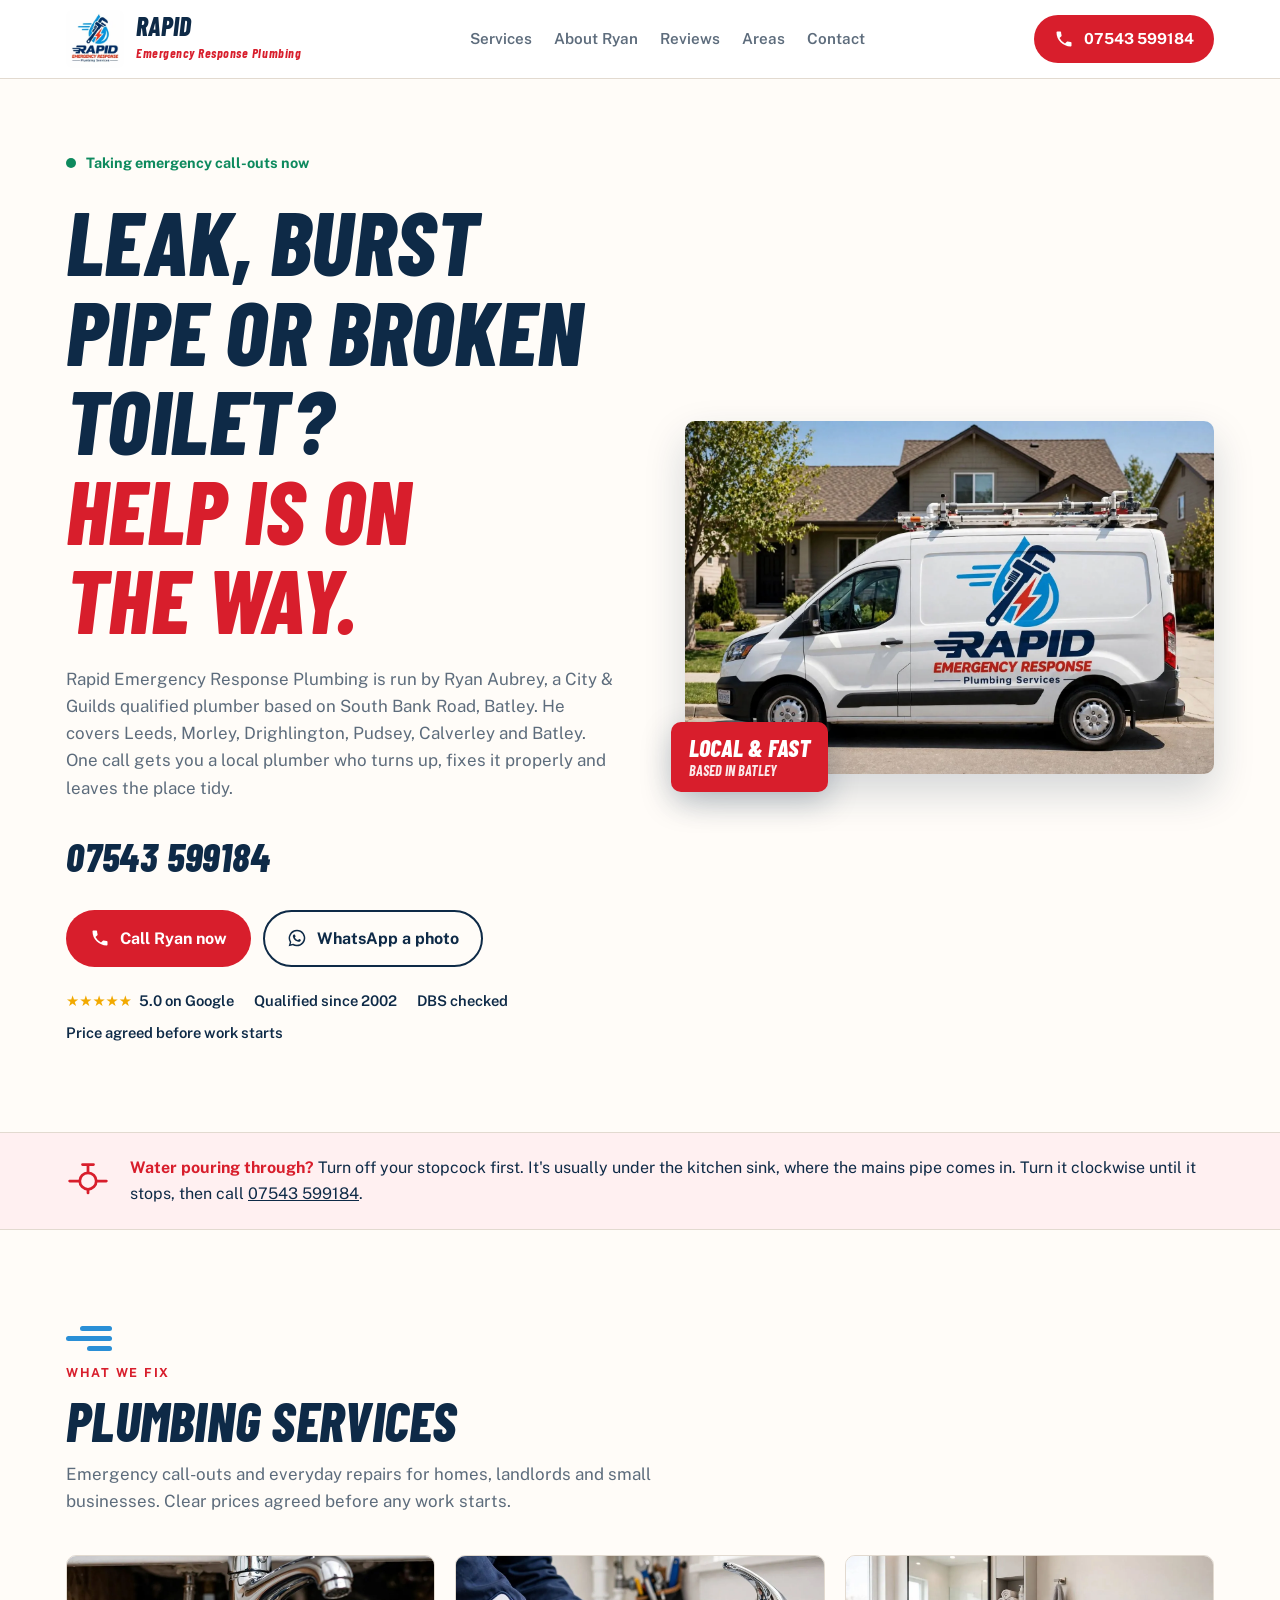
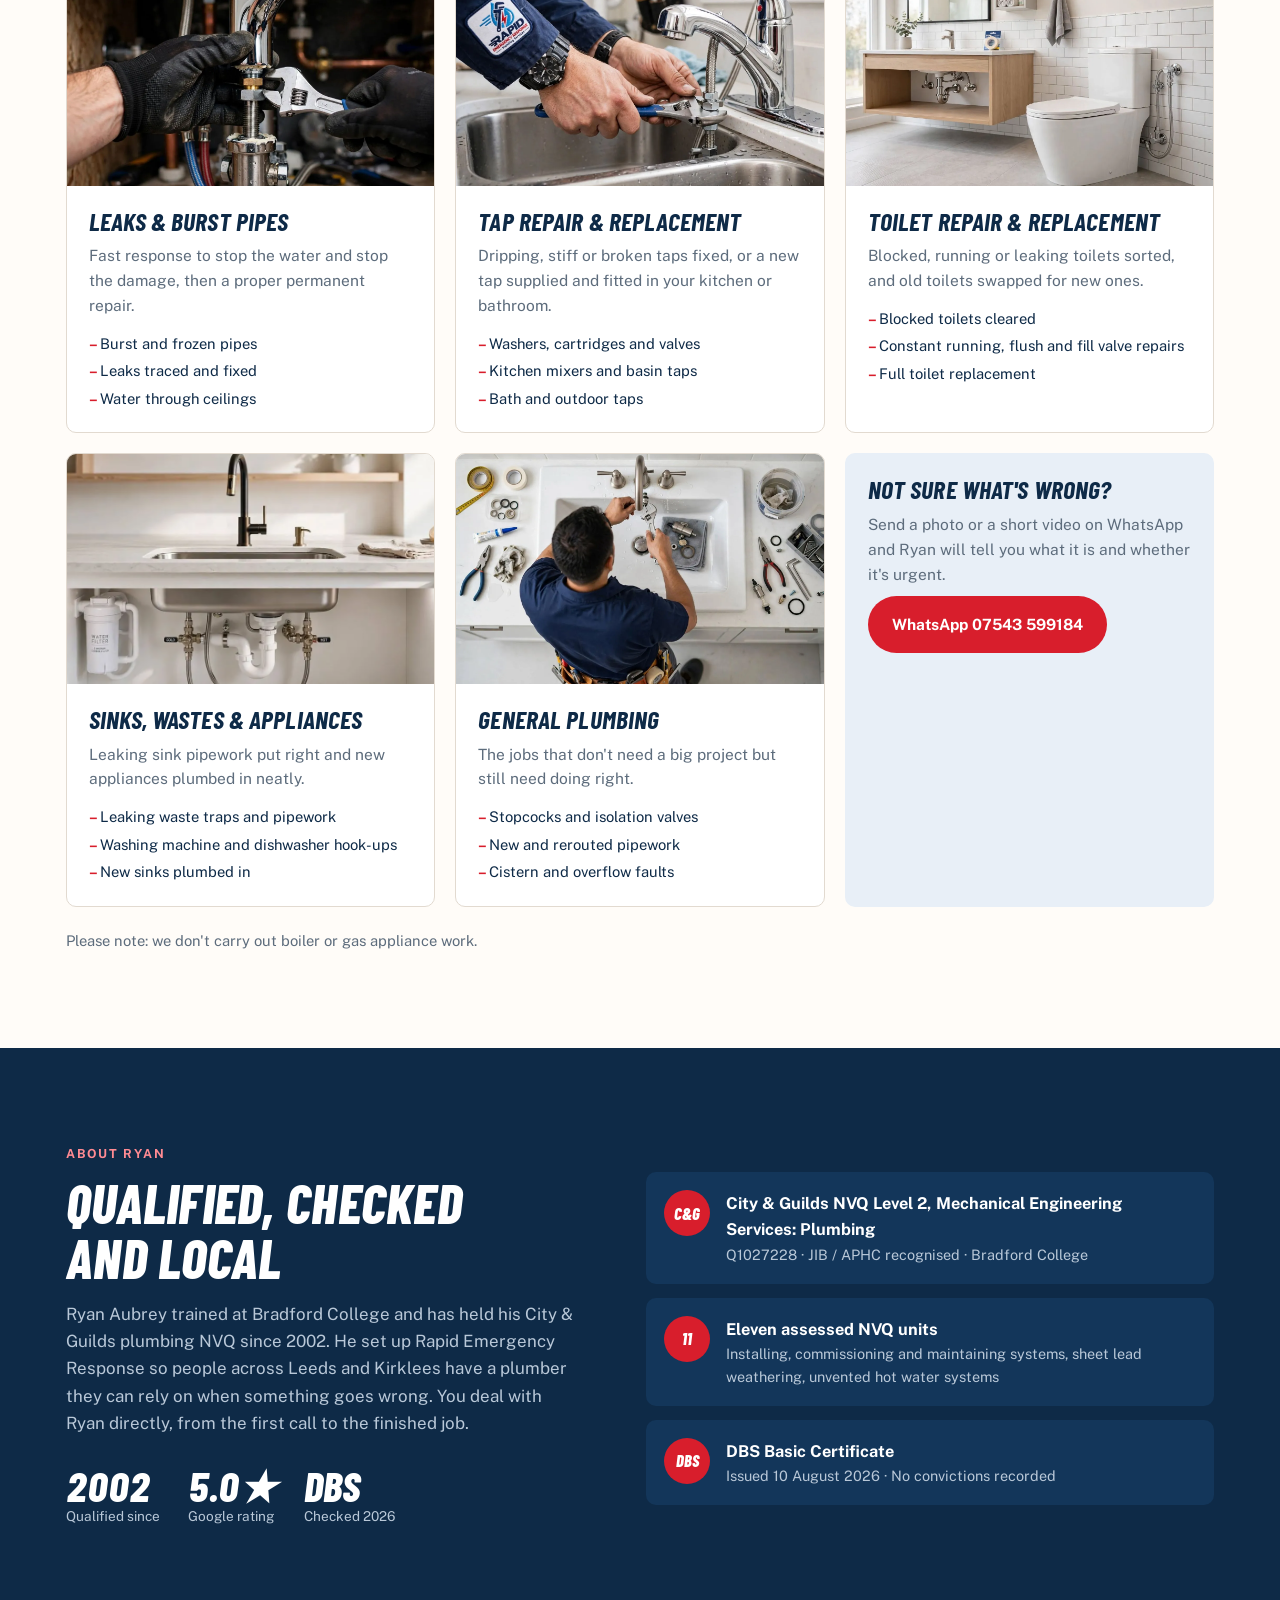
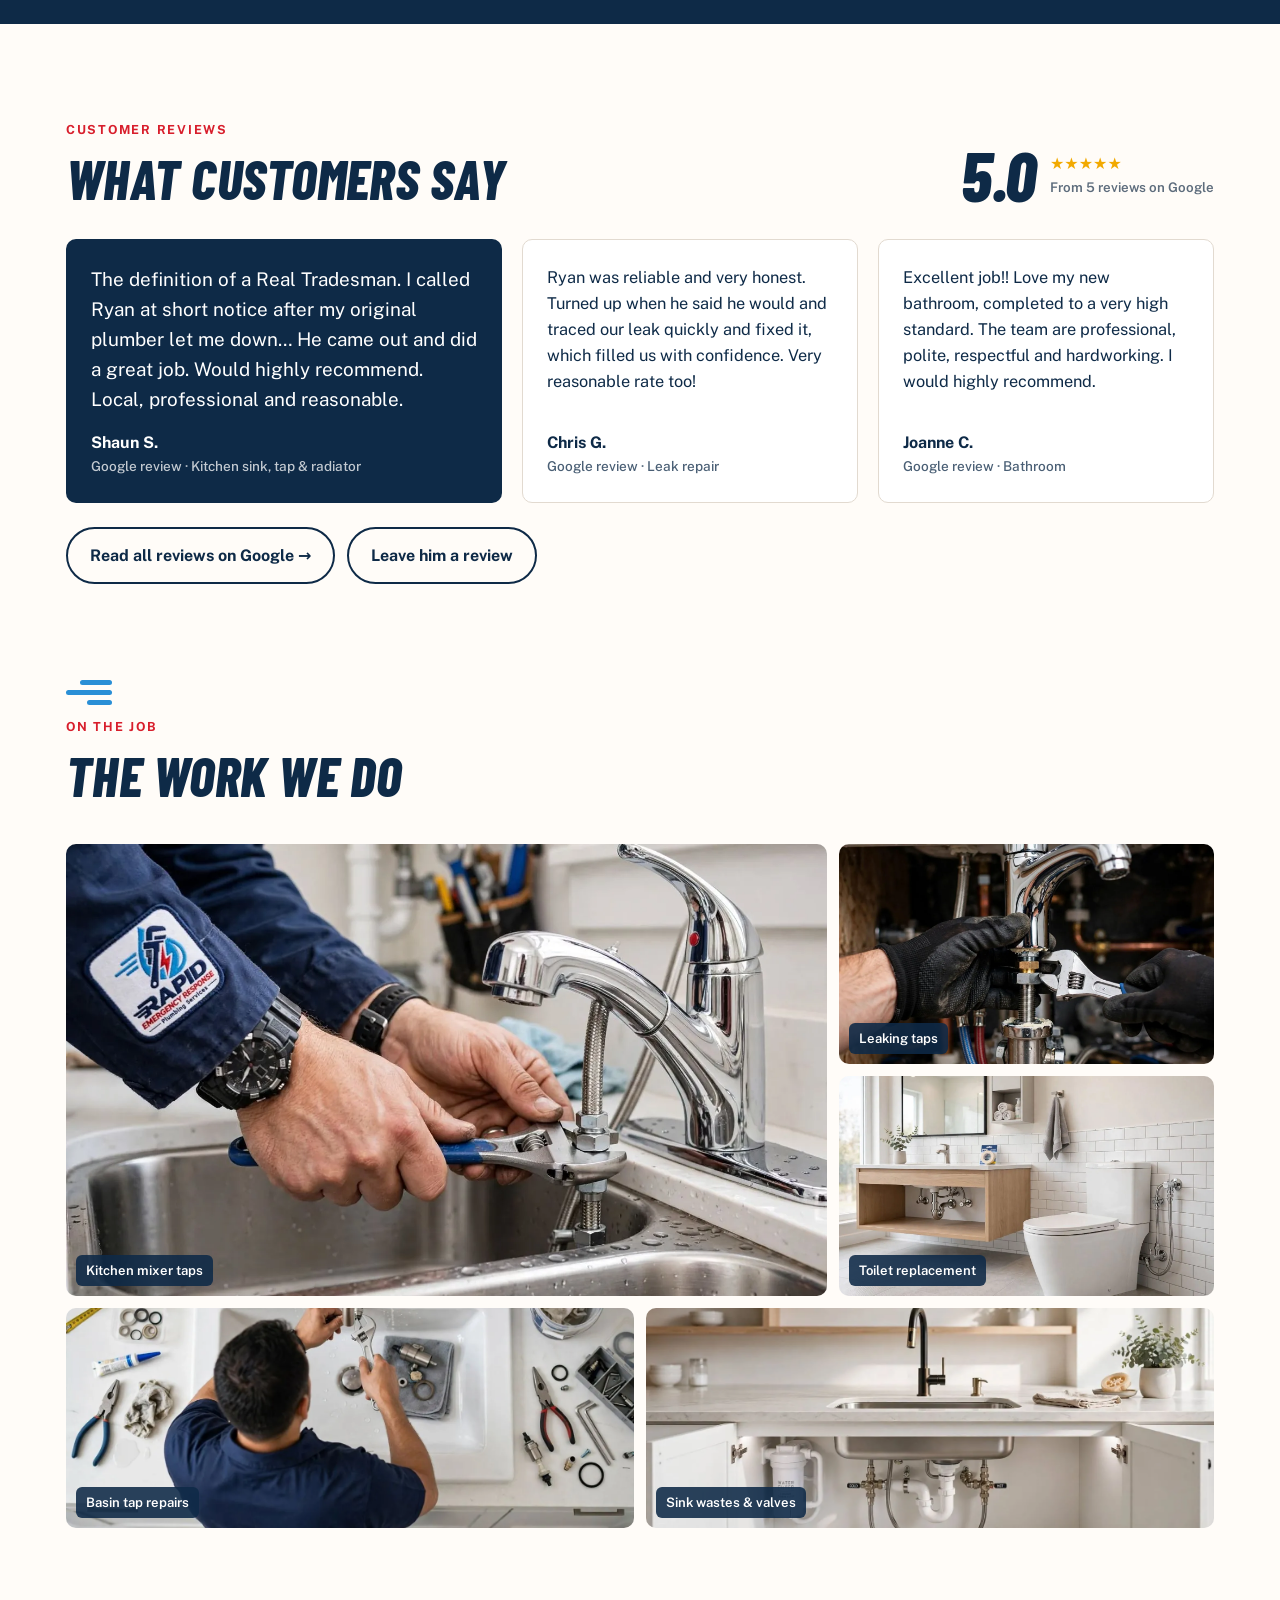
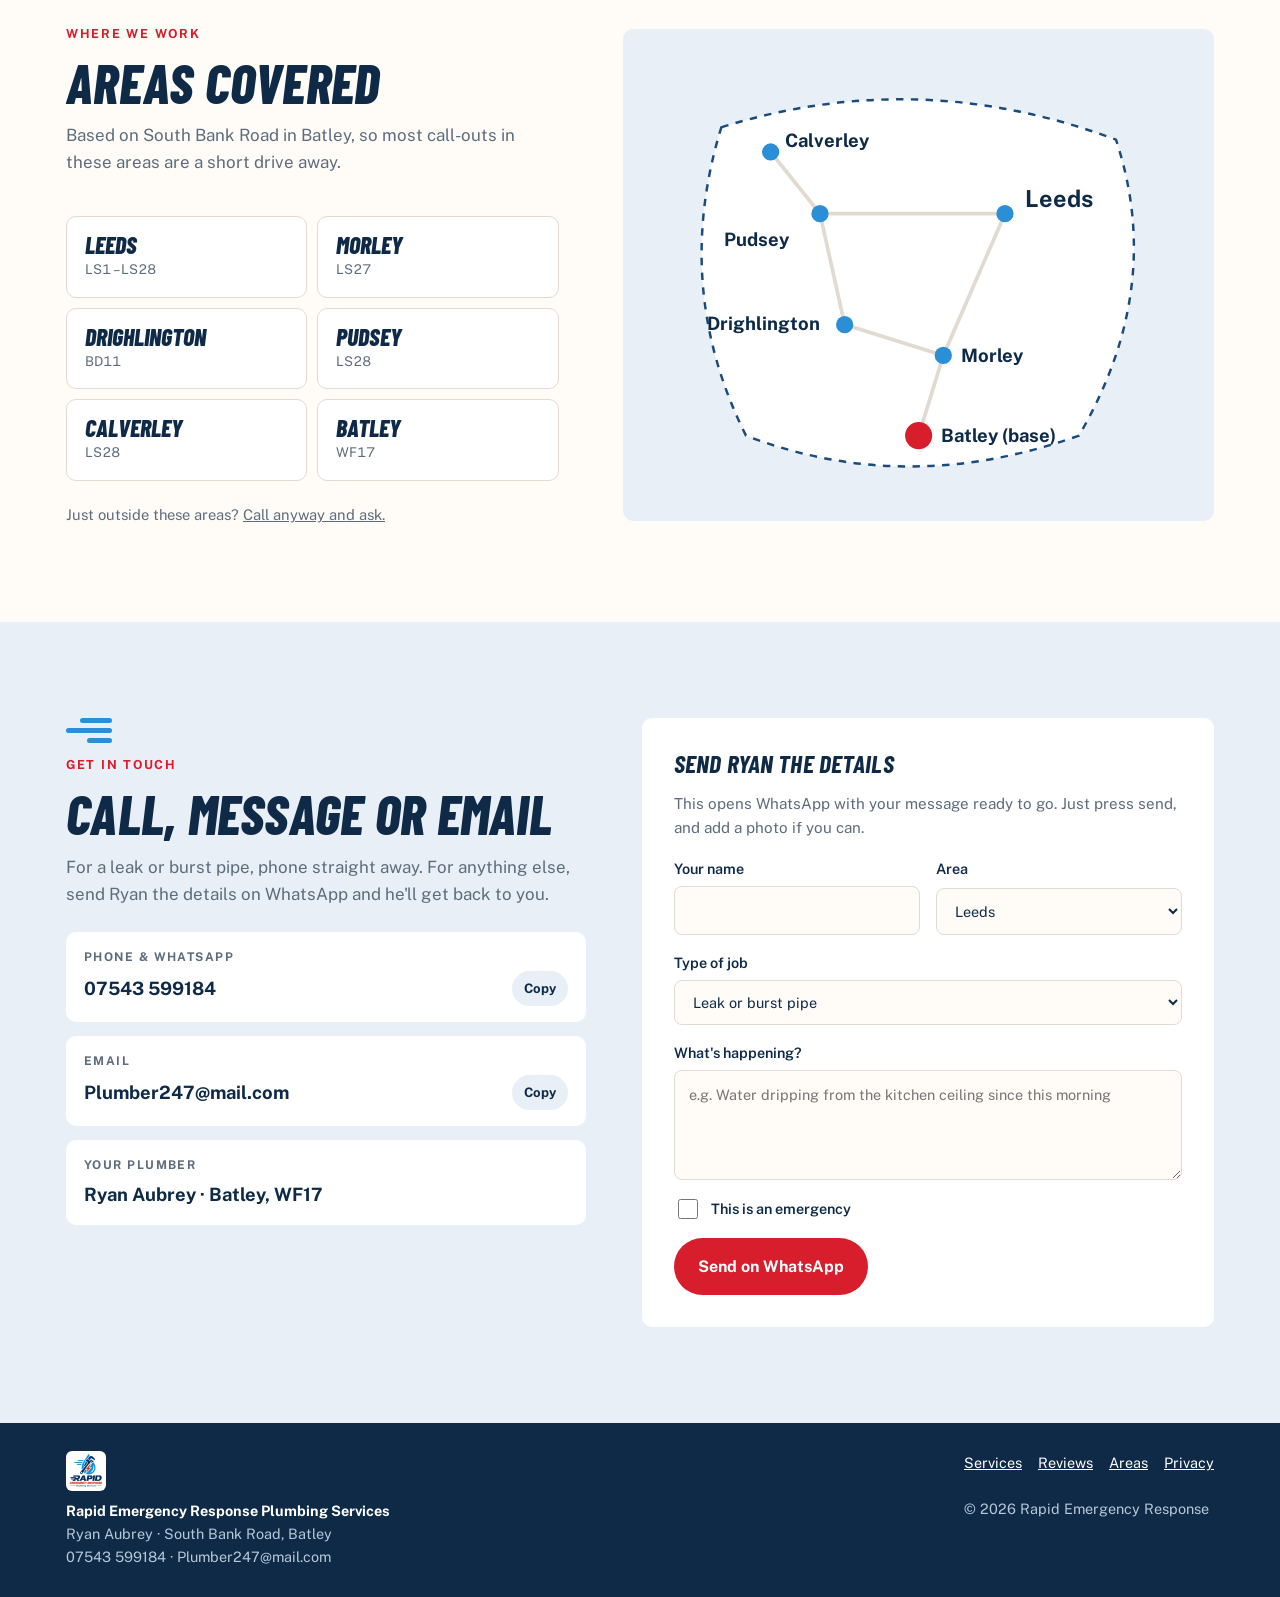
==== public/index.html @ 07645e5c "Use relative image paths so the page also works when opened from disk Co-Authored-By: Claude Opus 5." ====
<!doctype html>
<html lang="en-GB">
<head>
<meta charset="utf-8">
<meta name="viewport" content="width=device-width,initial-scale=1,viewport-fit=cover">
<title>Emergency Plumber Leeds, Morley &amp; Batley | Rapid Emergency Response Plumbing</title>
<meta name="description" content="Local emergency plumber Ryan Aubrey – City &amp; Guilds qualified, DBS checked, 5.0★ on Google. Leaks, burst pipes, taps and toilets across Leeds, Morley, Drighlington, Pudsey, Calverley and Batley. Call 07543 599184.">
<link rel="canonical" href="https://rapidemergencyresponse.co.uk/">
<meta name="theme-color" content="#0e2a47">
<meta property="og:title" content="Rapid Emergency Response Plumbing – Ryan Aubrey">
<meta property="og:description" content="Local emergency plumber for Leeds, Morley, Drighlington, Pudsey, Calverley &amp; Batley. 5.0★ on Google. Call 07543 599184.">
<meta property="og:type" content="website">
<meta property="og:url" content="https://rapidemergencyresponse.co.uk/">
<meta property="og:image" content="https://rapidemergencyresponse.co.uk/img/og.jpg">
<meta property="og:image:width" content="1200">
<meta property="og:image:height" content="630">
<meta property="og:locale" content="en_GB">
<meta property="og:site_name" content="Rapid Emergency Response Plumbing">
<meta name="twitter:card" content="summary_large_image">
<link rel="icon" type="image/png" href="favicon.png">
<link rel="apple-touch-icon" href="apple-touch-icon.png">
<link rel="preconnect" href="https://fonts.googleapis.com">
<link rel="preconnect" href="https://fonts.gstatic.com" crossorigin>
<link rel="stylesheet" href="https://fonts.googleapis.com/css2?family=Barlow+Condensed:ital,wght@1,700;1,800&family=Public+Sans:wght@400;500;600;700&display=swap">
<script type="application/ld+json">
{"@context":"https://schema.org","@type":"Plumber","name":"Rapid Emergency Response Plumbing Services","url":"https://rapidemergencyresponse.co.uk/","image":"https://rapidemergencyresponse.co.uk/img/og.jpg","logo":"https://rapidemergencyresponse.co.uk/img/logo.webp","telephone":"+447543599184","email":"Plumber247@mail.com","founder":{"@type":"Person","name":"Ryan Aubrey"},"address":{"@type":"PostalAddress","streetAddress":"South Bank Road","addressLocality":"Batley","addressRegion":"West Yorkshire","postalCode":"WF17","addressCountry":"GB"},"areaServed":["Leeds","Morley","Drighlington","Pudsey","Calverley","Batley"],"sameAs":["https://www.google.com/maps?cid=15060057663350423494"]}
</script>
<style>
:root{
  --red:#d81e2c; --red-dark:#b41823; --red-soft:#fff0f1;
  --blue:#0e2a47; --blue-soft:#e8eff7; --blue-mid:#1a4b7a; --sky:#2a8fd6;
  --cream:#fffcf8; --paper:#fff; --ink:#0e2a47; --line:#e2dad0; --muted:#5d6c7c; --success:#0e8a5e;
  --on-dark:#ffffff; --band:#0e2a47; --band-2:#13365a;
  --f-display:"Barlow Condensed","Arial Narrow",Impact,sans-serif;
  --f-body:"Public Sans",ui-sans-serif,system-ui,-apple-system,"Segoe UI",sans-serif;
  --radius:10px;
  --gutter-l:max(16px, env(safe-area-inset-left, 0px));
  --gutter-r:max(16px, env(safe-area-inset-right, 0px));
}
@media (prefers-color-scheme: dark){:root:not([data-theme="light"]){
  --cream:#111a26; --paper:#162233; --ink:#e8eff7; --line:#23344a; --muted:#8fa0b3;
  --blue-soft:#1c2e44; --red-soft:#2a1820; --blue-mid:#7fb3e6; --sky:#5fb0ec; --red:#ef3b48; --red-dark:#d81e2c;
  --band:#0a1420; --band-2:#13243a; color-scheme:dark}}
:root[data-theme="dark"]{
  --cream:#111a26; --paper:#162233; --ink:#e8eff7; --line:#23344a; --muted:#8fa0b3;
  --blue-soft:#1c2e44; --red-soft:#2a1820; --blue-mid:#7fb3e6; --sky:#5fb0ec; --red:#ef3b48; --red-dark:#d81e2c;
  --band:#0a1420; --band-2:#13243a; color-scheme:dark}

*{box-sizing:border-box}
html{scroll-behavior:smooth}
@media (prefers-reduced-motion:reduce){html{scroll-behavior:auto}*{animation:none!important;transition:none!important}}
body{background:var(--cream);color:var(--ink);font-family:var(--f-body);font-size:16px;line-height:1.6;margin:0}
img{max-width:100%;display:block}
a{color:inherit}
:focus-visible{outline:3px solid var(--sky);outline-offset:3px;border-radius:4px}
.wrap{max-width:1180px;margin:0 auto;padding-left:var(--gutter-l);padding-right:var(--gutter-r)}
h1,h2,h3{font-family:var(--f-display);font-style:italic;font-weight:800;line-height:1;text-transform:uppercase;margin:0;text-wrap:balance;letter-spacing:.005em}
h2{font-size:clamp(2.2rem,5vw,3.4rem)}
h3{font-size:1.6rem;font-weight:700}
p{margin:0}
.eyebrow{font-size:.78rem;font-weight:700;letter-spacing:.14em;text-transform:uppercase;color:var(--red)}
.lede{color:var(--muted);max-width:60ch;font-size:1.06rem}
section{padding-block:clamp(56px,8vw,96px)}
.sec-head{display:grid;gap:12px;margin-bottom:40px}

/* speed lines, borrowed from the logo */
.lines{display:inline-grid;gap:5px;width:46px}
.lines i{height:5px;border-radius:3px;background:var(--sky)}
.lines i:nth-child(1){width:70%;justify-self:end}.lines i:nth-child(3){width:55%;justify-self:end}

/* buttons */
.btn{display:inline-flex;align-items:center;gap:10px;padding:14px 22px;border-radius:999px;font-weight:700;text-decoration:none;border:2px solid transparent;cursor:pointer;font:inherit;font-weight:700;transition:transform .15s, background .15s}
.btn:hover{transform:translateY(-1px)}
.btn-red{background:var(--red);color:#fff}.btn-red:hover{background:var(--red-dark)}
.btn-ghost{border-color:currentColor;background:transparent;color:inherit}
.btn svg{width:20px;height:20px;flex:none}

/* header */
.top{position:sticky;top:env(safe-area-inset-top,0px);z-index:20;background:var(--paper);border-bottom:1px solid var(--line)}
.top .wrap{display:flex;align-items:center;justify-content:space-between;gap:16px;padding-block:10px}
.brand{display:flex;align-items:center;gap:12px;text-decoration:none}
.brand img{width:58px;height:58px;border-radius:8px;object-fit:cover;background:#fff}
.brand b{font-family:var(--f-display);font-style:italic;font-weight:800;font-size:1.6rem;line-height:.9;text-transform:uppercase;color:var(--ink)}
.brand small{display:block;font-family:var(--f-display);font-style:italic;font-weight:700;font-size:.82rem;color:var(--red);letter-spacing:.04em}
.nav{display:flex;gap:22px;font-weight:600;font-size:.95rem}
.nav a{text-decoration:none;color:var(--muted)}.nav a:hover{color:var(--ink)}
.top .btn{padding:10px 18px;font-size:.95rem}
@media (max-width:900px){.nav{display:none}}
@media (max-width:480px){.brand b{font-size:1.3rem}.brand img{width:46px;height:46px}.top .btn span{display:none}.top .btn{padding:12px}}

/* hero */
.hero{padding-block:clamp(40px,6vw,72px) clamp(48px,7vw,88px)}
.hero .wrap{display:grid;grid-template-columns:1.05fr 1fr;gap:clamp(28px,5vw,64px);align-items:center}
.hero-copy{display:grid;gap:22px;min-width:0}
.status{display:inline-flex;align-items:center;gap:10px;font-weight:700;font-size:.9rem;color:var(--success)}
.status::before{content:"";width:10px;height:10px;border-radius:50%;background:var(--success);box-shadow:0 0 0 0 var(--success);animation:ping 2s infinite}
@keyframes ping{0%{box-shadow:0 0 0 0 rgba(14,138,94,.5)}80%,100%{box-shadow:0 0 0 12px rgba(14,138,94,0)}}
.hero h1{font-size:clamp(3rem,7.4vw,5.6rem);color:var(--ink)}
.hero h1 em{color:var(--red);font-style:italic;display:block}
.cta-row{display:flex;flex-wrap:wrap;gap:12px}
.phone-big{font-family:var(--f-display);font-style:italic;font-weight:800;font-size:clamp(1.9rem,4vw,2.5rem);letter-spacing:.02em;color:var(--ink);user-select:all}
.hero-photo{position:relative;min-width:0}
.hero-photo img{border-radius:var(--radius);aspect-ratio:3/2;object-fit:cover;object-position:center;width:100%;height:auto;box-shadow:0 18px 40px rgba(14,42,71,.18)}
.badge{position:absolute;left:-14px;bottom:-18px;background:var(--red);color:#fff;padding:14px 18px;border-radius:var(--radius);font-family:var(--f-display);font-style:italic;font-weight:800;text-transform:uppercase;line-height:1;font-size:1.5rem;box-shadow:0 10px 30px rgba(14,42,71,.25)}
.badge small{display:block;font-size:.9rem;font-weight:700;opacity:.9;margin-top:4px}
@media (max-width:860px){.hero .wrap{grid-template-columns:1fr}.badge{left:12px}}

/* stopcock strip */
.tip{background:var(--red-soft);border-block:1px solid var(--line)}
.tip .wrap{display:grid;grid-template-columns:auto 1fr;gap:20px;align-items:center;padding-block:22px}
.tip svg{width:44px;height:44px;color:var(--red)}
.tip p{max-width:none}
.tip strong{color:var(--red)}

/* services */
.services{display:grid;grid-template-columns:repeat(3,1fr);gap:20px}
.svc{background:var(--paper);border:1px solid var(--line);border-radius:var(--radius);overflow:hidden;display:grid;grid-template-rows:auto 1fr}
.svc img{aspect-ratio:16/10;object-fit:cover;width:100%}
.svc .body{padding:22px;display:grid;gap:10px;align-content:start}
.svc .body p{color:var(--muted);font-size:.97rem}
.svc ul{margin:4px 0 0;padding:0;list-style:none;display:grid;gap:4px;font-size:.92rem}
.svc li::before{content:"–  ";color:var(--red);font-weight:700}
.svc.new .body h3::after{content:"New";font-family:var(--f-body);font-style:normal;font-size:.7rem;font-weight:700;letter-spacing:.1em;background:var(--red);color:#fff;padding:3px 8px;border-radius:999px;margin-left:10px;vertical-align:middle}
.svc.text{background:var(--blue-soft);border-color:transparent}
@media (max-width:960px){.services{grid-template-columns:repeat(2,1fr)}}
@media (max-width:620px){.services{grid-template-columns:1fr}}
.note{margin-top:22px;font-size:.92rem;color:var(--muted)}

/* credentials band */
.band{background:var(--band);color:var(--on-dark)}
.band .eyebrow{color:#ff8b93}
.band .lede{color:#b9c8d8}
.band .wrap.split{display:grid;grid-template-columns:1fr 1.1fr;gap:clamp(28px,5vw,64px);align-items:start}
.band .about-img{border-radius:var(--radius);aspect-ratio:1/1;object-fit:cover;width:100%;object-position:top}
.creds{display:grid;gap:14px;margin-top:28px}
.cred{display:grid;grid-template-columns:auto 1fr;gap:16px;padding:18px;background:var(--band-2);border-radius:var(--radius);align-items:start}
.cred .seal{width:46px;height:46px;border-radius:50%;display:grid;place-items:center;background:var(--red);font-family:var(--f-display);font-style:italic;font-weight:800;font-size:1.05rem;color:#fff}
.cred b{display:block;font-size:1.02rem}
.cred span{display:block;color:#b9c8d8;font-size:.9rem}
.facts{display:flex;flex-wrap:wrap;gap:28px;margin-top:28px}
.facts div{display:grid}
.facts b{font-family:var(--f-display);font-style:italic;font-weight:800;font-size:2.6rem;line-height:1;color:#fff;font-variant-numeric:tabular-nums}
.facts span{font-size:.85rem;color:#b9c8d8}
@media (max-width:860px){.band .wrap.split{grid-template-columns:1fr}.band .about-img{aspect-ratio:4/3}}

/* gallery */
.gallery{display:grid;grid-template-columns:repeat(6,1fr);grid-auto-rows:220px;gap:12px}
.gallery figure{margin:0;position:relative;overflow:hidden;border-radius:var(--radius)}
.gallery img{width:100%;height:100%;object-fit:cover;transition:transform .5s}
.gallery figure:hover img{transform:scale(1.04)}
.gallery figcaption{position:absolute;left:10px;bottom:10px;background:rgba(14,42,71,.88);color:#fff;font-size:.82rem;font-weight:600;padding:5px 10px;border-radius:6px}
.g1{grid-column:span 4;grid-row:span 2}.g2{grid-column:span 2}.g3{grid-column:span 2}.g4{grid-column:span 3}.g5{grid-column:span 3}
@media (max-width:760px){.gallery{grid-template-columns:1fr 1fr;grid-auto-rows:170px}.g1{grid-column:span 2;grid-row:span 2}.g2,.g3{grid-column:span 1}.g4,.g5{grid-column:span 2}}

/* areas */
.areas-grid{display:grid;grid-template-columns:1fr 1.2fr;gap:clamp(28px,5vw,64px);align-items:center}
.area-list{list-style:none;margin:0;padding:0;display:grid;grid-template-columns:1fr 1fr;gap:10px}
.area-list li{background:var(--paper);border:1px solid var(--line);border-radius:var(--radius);padding:16px 18px;display:grid;gap:2px}
.area-list b{font-family:var(--f-display);font-style:italic;font-weight:800;font-size:1.5rem;text-transform:uppercase;line-height:1}
.area-list span{font-size:.84rem;color:var(--muted);font-variant-numeric:tabular-nums}
.map{background:var(--blue-soft);border-radius:var(--radius);padding:12px}
.map svg{width:100%;height:auto;display:block}
@media (max-width:860px){.areas-grid{grid-template-columns:1fr}}

/* reviews */
.reviews-empty{background:var(--paper);border:2px dashed var(--line);border-radius:var(--radius);padding:clamp(24px,4vw,40px);display:grid;grid-template-columns:auto 1fr auto;gap:24px;align-items:center}
.stars{display:flex;gap:4px;color:var(--line)}
.stars svg{width:26px;height:26px}
.reviews-empty p{color:var(--muted)}
@media (max-width:760px){.reviews-empty{grid-template-columns:1fr}}

/* contact */
.contact{background:var(--blue-soft)}
.contact-grid{display:grid;grid-template-columns:1fr 1.1fr;gap:clamp(28px,5vw,56px);align-items:start}
.lines-list{display:grid;gap:14px;margin-top:24px}
.line-item{background:var(--paper);border-radius:var(--radius);padding:16px 18px;display:grid;grid-template-columns:1fr auto;gap:4px 12px;align-items:center}
.line-item small{grid-column:1/-1;font-size:.75rem;font-weight:700;letter-spacing:.12em;text-transform:uppercase;color:var(--muted)}
.line-item a,.line-item output{font-weight:700;font-size:1.15rem;text-decoration:none;word-break:break-all;user-select:all}
.copy{font:inherit;font-size:.82rem;font-weight:700;background:var(--blue-soft);color:var(--ink);border:0;padding:7px 12px;border-radius:999px;cursor:pointer}
.copy:hover{background:var(--line)}
form{background:var(--paper);border-radius:var(--radius);padding:clamp(20px,3vw,32px);display:grid;gap:16px}
.row2{display:grid;grid-template-columns:1fr 1fr;gap:16px}
@media (max-width:560px){.row2{grid-template-columns:1fr}}
label{display:grid;gap:6px;font-weight:600;font-size:.9rem}
input,select,textarea{font:inherit;font-weight:400;color:var(--ink);background:var(--cream);border:1px solid var(--line);border-radius:8px;padding:12px 14px;width:100%;min-width:0}
textarea{min-height:110px;resize:vertical}
.urgent{display:flex;gap:10px;align-items:center;font-weight:600}
.urgent input{width:20px;height:20px;accent-color:var(--red)}
.form-msg{font-size:.92rem;color:var(--success);font-weight:600}
@media (max-width:860px){.contact-grid{grid-template-columns:1fr}}

/* footer */
footer{background:var(--band);color:#b9c8d8;font-size:.9rem}
footer .wrap{display:flex;flex-wrap:wrap;justify-content:space-between;gap:16px;padding-block:28px}
footer b{color:#fff}

/* mobile call bar */
.callbar{display:none}
@media (max-width:620px){
  .callbar{display:grid;grid-template-columns:1fr 1fr;gap:8px;position:fixed;left:0;right:0;bottom:0;z-index:30;background:var(--paper);border-top:1px solid var(--line);padding:10px var(--gutter-r) calc(10px + env(safe-area-inset-bottom,0px)) var(--gutter-l)}
  .callbar .btn{justify-content:center;padding:12px}
  footer{padding-bottom:80px}
}
/* added in the rebuild: proof row, reviews, footer links */
.proof{display:flex;flex-wrap:wrap;gap:8px 20px;font-weight:600;font-size:.92rem}
.proof span{display:inline-flex;align-items:center;gap:7px}
.proof .star{color:#f2a900}
.rev-head{display:flex;justify-content:space-between;align-items:end;gap:24px;flex-wrap:wrap;margin-bottom:32px}
.score{display:flex;align-items:center;gap:14px}
.score b{font-family:var(--f-display);font-style:italic;font-weight:800;font-size:4.4rem;line-height:.9}
.score .stars{color:#f2a900}
.score small{display:block;font-weight:600;color:var(--muted)}
.quotes{display:grid;grid-template-columns:1.3fr 1fr 1fr;gap:20px}
.q{margin:0;background:var(--paper);border:1px solid var(--line);border-radius:var(--radius);padding:24px;display:flex;flex-direction:column;gap:16px}
.q:first-child{background:var(--band);color:#fff;border-color:transparent}
.q blockquote{margin:0;font-size:1.02rem}
.q:first-child blockquote{font-size:1.18rem}
.q cite{font-style:normal;font-weight:700;margin-top:auto}
.q cite span{display:block;font-weight:500;font-size:.85rem;opacity:.75}
.rev-links{display:flex;flex-wrap:wrap;gap:12px;margin-top:24px}
@media (max-width:860px){.quotes{grid-template-columns:1fr}}
.about-grid{display:grid;grid-template-columns:1fr 1.1fr;gap:clamp(28px,5vw,64px);align-items:start}
@media (max-width:860px){.about-grid{grid-template-columns:1fr}}
.svc img{height:auto}
footer a{color:#fff}
footer nav{display:flex;gap:16px}
</style>
</head>
<body>

<header class="top">
  <div class="wrap">
    <a class="brand" href="#home">
      <img src="img/logo.webp" alt="Rapid Emergency Response Plumbing Services logo" width="58" height="58">
      <div><b>Rapid</b><small>Emergency Response Plumbing</small></div>
    </a>
    <nav class="nav" aria-label="Main">
      <a href="#services">Services</a><a href="#about">About Ryan</a><a href="#reviews">Reviews</a><a href="#areas">Areas</a><a href="#contact">Contact</a>
    </nav>
    <a class="btn btn-red" href="tel:+447543599184" aria-label="Call 07543 599184">
      <svg viewBox="0 0 24 24" fill="currentColor" aria-hidden="true"><path d="M6.6 10.8a15.1 15.1 0 0 0 6.6 6.6l2.2-2.2c.3-.3.7-.4 1-.2 1.1.4 2.3.6 3.6.6.6 0 1 .4 1 1V20c0 .6-.4 1-1 1A17 17 0 0 1 3 4c0-.6.4-1 1-1h3.5c.6 0 1 .4 1 1 0 1.3.2 2.5.6 3.6.1.3 0 .7-.2 1z"/></svg>
      <span>07543 599184</span>
    </a>
  </div>
</header>

<main id="home">
  <section class="hero">
    <div class="wrap">
      <div class="hero-copy">
        <span class="status">Taking emergency call-outs now</span>
        <h1>Leak, burst pipe or broken toilet? <em>Help is on the way.</em></h1>
        <p class="lede">Rapid Emergency Response Plumbing is run by Ryan Aubrey, a City &amp; Guilds qualified plumber based on South Bank Road, Batley. He covers Leeds, Morley, Drighlington, Pudsey, Calverley and Batley. One call gets you a local plumber who turns up, fixes it properly and leaves the place tidy.</p>
        <div class="phone-big">07543 599184</div>
        <div class="cta-row">
          <a class="btn btn-red" href="tel:+447543599184">
            <svg viewBox="0 0 24 24" fill="currentColor" aria-hidden="true"><path d="M6.6 10.8a15.1 15.1 0 0 0 6.6 6.6l2.2-2.2c.3-.3.7-.4 1-.2 1.1.4 2.3.6 3.6.6.6 0 1 .4 1 1V20c0 .6-.4 1-1 1A17 17 0 0 1 3 4c0-.6.4-1 1-1h3.5c.6 0 1 .4 1 1 0 1.3.2 2.5.6 3.6.1.3 0 .7-.2 1z"/></svg>
            Call Ryan now
          </a>
          <a class="btn btn-ghost" href="https://wa.me/447543599184?text=Hi%20Ryan%2C%20I%20need%20a%20plumber.%20" target="_blank" rel="noopener">
            <svg viewBox="0 0 24 24" fill="currentColor" aria-hidden="true"><path d="M12 2a10 10 0 0 0-8.6 15.1L2 22l5-1.3A10 10 0 1 0 12 2zm0 18.2c-1.5 0-3-.4-4.3-1.2l-.3-.2-3 .8.8-2.9-.2-.3A8.2 8.2 0 1 1 12 20.2zm4.5-6.1c-.2-.1-1.5-.7-1.7-.8-.2-.1-.4-.1-.6.1l-.8 1c-.1.2-.3.2-.5.1a6.7 6.7 0 0 1-3.3-2.9c-.3-.4.3-.4.7-1.3.1-.2 0-.3 0-.4l-.8-1.8c-.2-.5-.4-.4-.6-.4h-.5c-.2 0-.4.1-.6.3-.2.2-.8.8-.8 2s.8 2.3.9 2.5c.1.2 1.6 2.5 4 3.5 1.5.6 2.1.7 2.8.6.5-.1 1.5-.6 1.7-1.2.2-.6.2-1.1-.1-1.2l-.4-.3z"/></svg>
            WhatsApp a photo
          </a>
        </div>
        <div class="proof">
          <span><span class="star" aria-hidden="true">★★★★★</span> 5.0 on Google</span>
          <span>Qualified since 2002</span>
          <span>DBS checked</span>
          <span>Price agreed before work starts</span>
        </div>
      </div>
      <div class="hero-photo">
        <img src="img/van.webp" alt="Rapid Emergency Response Plumbing van" width="1600" height="1066">
        <div class="badge">Local &amp; fast<small>Based in Batley</small></div>
      </div>
    </div>
  </section>

  <div class="tip" role="note">
    <div class="wrap">
      <svg viewBox="0 0 48 48" fill="none" stroke="currentColor" stroke-width="3" stroke-linecap="round" aria-hidden="true"><circle cx="24" cy="24" r="9"/><path d="M24 15V6M18 6h12M4 24h11M33 24h11"/><path d="M24 33v4"/></svg>
      <p><strong>Water pouring through?</strong> Turn off your stopcock first. It's usually under the kitchen sink, where the mains pipe comes in. Turn it clockwise until it stops, then call <a href="tel:+447543599184">07543 599184</a>.</p>
    </div>
  </div>

  <section id="services">
    <div class="wrap">
      <div class="sec-head">
        <span class="lines" aria-hidden="true"><i></i><i></i><i></i></span>
        <span class="eyebrow">What we fix</span>
        <h2>Plumbing services</h2>
        <p class="lede">Emergency call-outs and everyday repairs for homes, landlords and small businesses. Clear prices agreed before any work starts.</p>
      </div>
      <div class="services">
        <article class="svc">
          <img src="img/tap-fitting.webp" alt="Plumber tightening the fitting under a chrome tap" loading="lazy" width="1400" height="933">
          <div class="body">
            <h3>Leaks &amp; burst pipes</h3>
            <p>Fast response to stop the water and stop the damage, then a proper permanent repair.</p>
            <ul><li>Burst and frozen pipes</li><li>Leaks traced and fixed</li><li>Water through ceilings</li></ul>
          </div>
        </article>
        <article class="svc">
          <img src="img/tap-rapid.webp" alt="Plumber fitting a new kitchen mixer tap" loading="lazy" width="1400" height="933">
          <div class="body">
            <h3>Tap repair &amp; replacement</h3>
            <p>Dripping, stiff or broken taps fixed, or a new tap supplied and fitted in your kitchen or bathroom.</p>
            <ul><li>Washers, cartridges and valves</li><li>Kitchen mixers and basin taps</li><li>Bath and outdoor taps</li></ul>
          </div>
        </article>
        <article class="svc">
          <img src="img/toilet.webp" alt="Newly fitted close-coupled toilet in a modern bathroom" loading="lazy" width="1400" height="933">
          <div class="body">
            <h3>Toilet repair &amp; replacement</h3>
            <p>Blocked, running or leaking toilets sorted, and old toilets swapped for new ones.</p>
            <ul><li>Blocked toilets cleared</li><li>Constant running, flush and fill valve repairs</li><li>Full toilet replacement</li></ul>
          </div>
        </article>
        <article class="svc">
          <img src="img/kitchen.webp" alt="Kitchen sink cabinet with new waste trap and isolation valves" loading="lazy" width="1600" height="533">
          <div class="body">
            <h3>Sinks, wastes &amp; appliances</h3>
            <p>Leaking sink pipework put right and new appliances plumbed in neatly.</p>
            <ul><li>Leaking waste traps and pipework</li><li>Washing machine and dishwasher hook-ups</li><li>New sinks plumbed in</li></ul>
          </div>
        </article>
        <article class="svc">
          <img src="img/tap-repair.webp" alt="Plumber working on a bathroom basin tap with tools laid out" loading="lazy" width="1400" height="933">
          <div class="body">
            <h3>General plumbing</h3>
            <p>The jobs that don't need a big project but still need doing right.</p>
            <ul><li>Stopcocks and isolation valves</li><li>New and rerouted pipework</li><li>Cistern and overflow faults</li></ul>
          </div>
        </article>
        <article class="svc text">
          <div class="body">
            <h3>Not sure what's wrong?</h3>
            <p>Send a photo or a short video on WhatsApp and Ryan will tell you what it is and whether it's urgent.</p>
            <p><a class="btn btn-red" href="https://wa.me/447543599184?text=Hi%20Ryan%2C%20I%20need%20a%20plumber.%20" target="_blank" rel="noopener">WhatsApp 07543 599184</a></p>
          </div>
        </article>
      </div>
      <p class="note">Please note: we don't carry out boiler or gas appliance work.</p>
    </div>
  </section>

  <section class="band" id="about">
    <div class="wrap about-grid">
      <div>
        <div class="sec-head" style="margin-bottom:0">
          <span class="eyebrow">About Ryan</span>
          <h2>Qualified, checked and local</h2>
        </div>
        <p class="lede" style="margin-top:16px">Ryan Aubrey trained at Bradford College and has held his City &amp; Guilds plumbing NVQ since 2002. He set up Rapid Emergency Response so people across Leeds and Kirklees have a plumber they can rely on when something goes wrong. You deal with Ryan directly, from the first call to the finished job.</p>
        <div class="facts">
          <div><b>2002</b><span>Qualified since</span></div>
          <div><b>5.0★</b><span>Google rating</span></div>
          <div><b>DBS</b><span>Checked 2026</span></div>
        </div>
      </div>
      <div class="creds">
        <div class="cred">
          <div class="seal" aria-hidden="true">C&amp;G</div>
          <div><b>City &amp; Guilds NVQ Level 2, Mechanical Engineering Services: Plumbing</b><span>Q1027228 · JIB / APHC recognised · Bradford College</span></div>
        </div>
        <div class="cred">
          <div class="seal" aria-hidden="true">11</div>
          <div><b>Eleven assessed NVQ units</b><span>Installing, commissioning and maintaining systems, sheet lead weathering, unvented hot water systems</span></div>
        </div>
        <div class="cred">
          <div class="seal" aria-hidden="true">DBS</div>
          <div><b>DBS Basic Certificate</b><span>Issued 10 August 2026 · No convictions recorded</span></div>
        </div>
      </div>
    </div>
  </section>

  <section id="reviews">
    <div class="wrap">
      <div class="rev-head">
        <div class="sec-head" style="margin-bottom:0">
          <span class="eyebrow">Customer reviews</span>
          <h2>What customers say</h2>
        </div>
        <div class="score"><b>5.0</b><div><span class="stars" aria-hidden="true">★★★★★</span><small>From 5 reviews on Google</small></div></div>
      </div>
      <div class="quotes">
        <figure class="q"><blockquote>The definition of a Real Tradesman. I called Ryan at short notice after my original plumber let me down… He came out and did a great job. Would highly recommend. Local, professional and reasonable.</blockquote><cite>Shaun S.<span>Google review · Kitchen sink, tap &amp; radiator</span></cite></figure>
        <figure class="q"><blockquote>Ryan was reliable and very honest. Turned up when he said he would and traced our leak quickly and fixed it, which filled us with confidence. Very reasonable rate too!</blockquote><cite>Chris G.<span>Google review · Leak repair</span></cite></figure>
        <figure class="q"><blockquote>Excellent job!! Love my new bathroom, completed to a very high standard. The team are professional, polite, respectful and hardworking. I would highly recommend.</blockquote><cite>Joanne C.<span>Google review · Bathroom</span></cite></figure>
      </div>
      <div class="rev-links">
        <a class="btn btn-ghost" href="https://www.google.com/maps?cid=15060057663350423494" target="_blank" rel="noopener">Read all reviews on Google →</a>
        <a class="btn btn-ghost" href="https://www.google.com/maps?cid=15060057663350423494" target="_blank" rel="noopener">Leave him a review</a>
      </div>
    </div>
  </section>

  <section id="work" style="padding-top:0">
    <div class="wrap">
      <div class="sec-head">
        <span class="lines" aria-hidden="true"><i></i><i></i><i></i></span>
        <span class="eyebrow">On the job</span>
        <h2>The work we do</h2>
      </div>
      <div class="gallery">
        <figure class="g1"><img src="img/tap-rapid.webp" alt="New mixer tap being fitted" loading="lazy"><figcaption>Kitchen mixer taps</figcaption></figure>
        <figure class="g2"><img src="img/tap-fitting.webp" alt="Tightening a tap fitting" loading="lazy"><figcaption>Leaking taps</figcaption></figure>
        <figure class="g3"><img src="img/toilet.webp" alt="New toilet installed" loading="lazy"><figcaption>Toilet replacement</figcaption></figure>
        <figure class="g4"><img src="img/tap-repair.webp" alt="Basin tap repair with parts laid out" loading="lazy"><figcaption>Basin tap repairs</figcaption></figure>
        <figure class="g5"><img src="img/kitchen.webp" alt="Sink waste and valves under a kitchen sink" loading="lazy"><figcaption>Sink wastes &amp; valves</figcaption></figure>
      </div>
    </div>
  </section>

  <section id="areas" style="padding-top:0">
    <div class="wrap areas-grid">
      <div>
        <div class="sec-head">
          <span class="eyebrow">Where we work</span>
          <h2>Areas covered</h2>
          <p class="lede">Based on South Bank Road in Batley, so most call-outs in these areas are a short drive away.</p>
        </div>
        <ul class="area-list">
          <li><b>Leeds</b><span>LS1 – LS28</span></li>
          <li><b>Morley</b><span>LS27</span></li>
          <li><b>Drighlington</b><span>BD11</span></li>
          <li><b>Pudsey</b><span>LS28</span></li>
          <li><b>Calverley</b><span>LS28</span></li>
          <li><b>Batley</b><span>WF17</span></li>
        </ul>
        <p class="note">Just outside these areas? <a href="tel:+447543599184">Call anyway and ask.</a></p>
      </div>
      <div class="map" aria-label="Simplified map of the areas covered">
        <svg viewBox="0 0 460 380" role="img">
          <title>Coverage map: Calverley, Pudsey, Leeds, Drighlington, Morley and Batley (base)</title>
          <path d="M70 70 Q 230 20 390 80 Q 430 200 360 320 Q 220 370 90 320 Q 30 200 70 70Z" fill="var(--paper)" stroke="var(--blue-mid)" stroke-width="2" stroke-dasharray="6 6"/>
          <g stroke="var(--line)" stroke-width="3" fill="none">
            <path d="M110 90 L150 140 L300 140"/><path d="M150 140 L170 230 L250 255 L230 320"/><path d="M300 140 L250 255"/>
          </g>
          <g font-family="Public Sans, sans-serif" font-weight="700" font-size="15" fill="var(--ink)">
            <circle cx="110" cy="90" r="7" fill="var(--sky)"/><text x="122" y="86">Calverley</text>
            <circle cx="150" cy="140" r="7" fill="var(--sky)"/><text x="72" y="166">Pudsey</text>
            <circle cx="300" cy="140" r="7" fill="var(--sky)"/><text x="316" y="135" font-size="19">Leeds</text>
            <circle cx="170" cy="230" r="7" fill="var(--sky)"/><text x="58" y="234">Drighlington</text>
            <circle cx="250" cy="255" r="7" fill="var(--sky)"/><text x="264" y="260">Morley</text>
            <circle cx="230" cy="320" r="11" fill="var(--red)"/><text x="248" y="325">Batley (base)</text>
          </g>
        </svg>
      </div>
    </div>
  </section>

  <section class="contact" id="contact">
    <div class="wrap contact-grid">
      <div>
        <div class="sec-head" style="margin-bottom:0">
          <span class="lines" aria-hidden="true"><i></i><i></i><i></i></span>
          <span class="eyebrow">Get in touch</span>
          <h2>Call, message or email</h2>
          <p class="lede">For a leak or burst pipe, phone straight away. For anything else, send Ryan the details on WhatsApp and he'll get back to you.</p>
        </div>
        <div class="lines-list">
          <div class="line-item"><small>Phone &amp; WhatsApp</small><a href="tel:+447543599184">07543 599184</a><button class="copy" type="button" data-copy="07543 599184">Copy</button></div>
          <div class="line-item"><small>Email</small><a href="mailto:Plumber247@mail.com">Plumber247@mail.com</a><button class="copy" type="button" data-copy="Plumber247@mail.com">Copy</button></div>
          <div class="line-item"><small>Your plumber</small><output>Ryan Aubrey · Batley, WF17</output></div>
        </div>
      </div>
      <form id="waform">
        <h3>Send Ryan the details</h3>
        <p class="lede" style="font-size:.95rem">This opens WhatsApp with your message ready to go. Just press send, and add a photo if you can.</p>
        <div class="row2">
          <label for="f-name">Your name<input id="f-name" name="name" autocomplete="name" required></label>
          <label for="f-area">Area
            <select id="f-area" name="area">
              <option>Leeds</option><option>Morley</option><option>Drighlington</option><option>Pudsey</option><option>Calverley</option><option>Batley</option><option>Somewhere else</option>
            </select>
          </label>
        </div>
        <label for="f-job">Type of job
          <select id="f-job" name="job">
            <option>Leak or burst pipe</option><option>Tap repair or replacement</option><option>Toilet repair, blockage or replacement</option><option>Sink, waste or appliance</option><option>Other plumbing</option>
          </select>
        </label>
        <label for="f-msg">What's happening?<textarea id="f-msg" name="msg" placeholder="e.g. Water dripping from the kitchen ceiling since this morning"></textarea></label>
        <label class="urgent" for="f-urgent"><input type="checkbox" id="f-urgent" name="urgent"> This is an emergency</label>
        <button class="btn btn-red" type="submit" style="justify-self:start">Send on WhatsApp</button>
      </form>
    </div>
  </section>
</main>

<footer>
  <div class="wrap">
    <div><img src="img/logo.webp" alt="" width="40" height="40" style="border-radius:6px;margin-bottom:8px"><b>Rapid Emergency Response Plumbing Services</b><br>Ryan Aubrey · South Bank Road, Batley<br>07543 599184 · Plumber247@mail.com</div>
    <div><nav aria-label="Footer"><a href="#services">Services</a><a href="#reviews">Reviews</a><a href="#areas">Areas</a><a href="/privacy">Privacy</a></nav><br>© 2026 Rapid Emergency Response</div>
  </div>
</footer>

<div class="callbar">
  <a class="btn btn-red" href="tel:+447543599184">Call now</a>
  <a class="btn btn-ghost" href="https://wa.me/447543599184?text=Hi%20Ryan%2C%20I%20need%20a%20plumber.%20" target="_blank" rel="noopener">WhatsApp</a>
</div>

<script>
document.querySelectorAll('.copy').forEach(function(b){
  b.addEventListener('click',function(){
    var t=b.getAttribute('data-copy');
    var done=function(){b.textContent='Copied';setTimeout(function(){b.textContent='Copy'},1600)};
    try{navigator.clipboard.writeText(t).then(done,function(){sel(b)})}catch(e){sel(b)}
  });
});
function sel(b){var a=b.previousElementSibling;var r=document.createRange();r.selectNodeContents(a);var s=getSelection();s.removeAllRanges();s.addRange(r);b.textContent='Selected';}
document.getElementById('waform').addEventListener('submit',function(e){
  e.preventDefault();var f=e.target;
  var t=(f.urgent.checked?'EMERGENCY. ':'')+'Hi Ryan, it\'s '+f.name.value.trim()+' in '+f.area.value+'. Job: '+f.job.value+'.'+(f.msg.value.trim()?' '+f.msg.value.trim():'');
  window.open('https://wa.me/447543599184?text='+encodeURIComponent(t),'_blank','noopener');
});
</script>
</body>
</html>
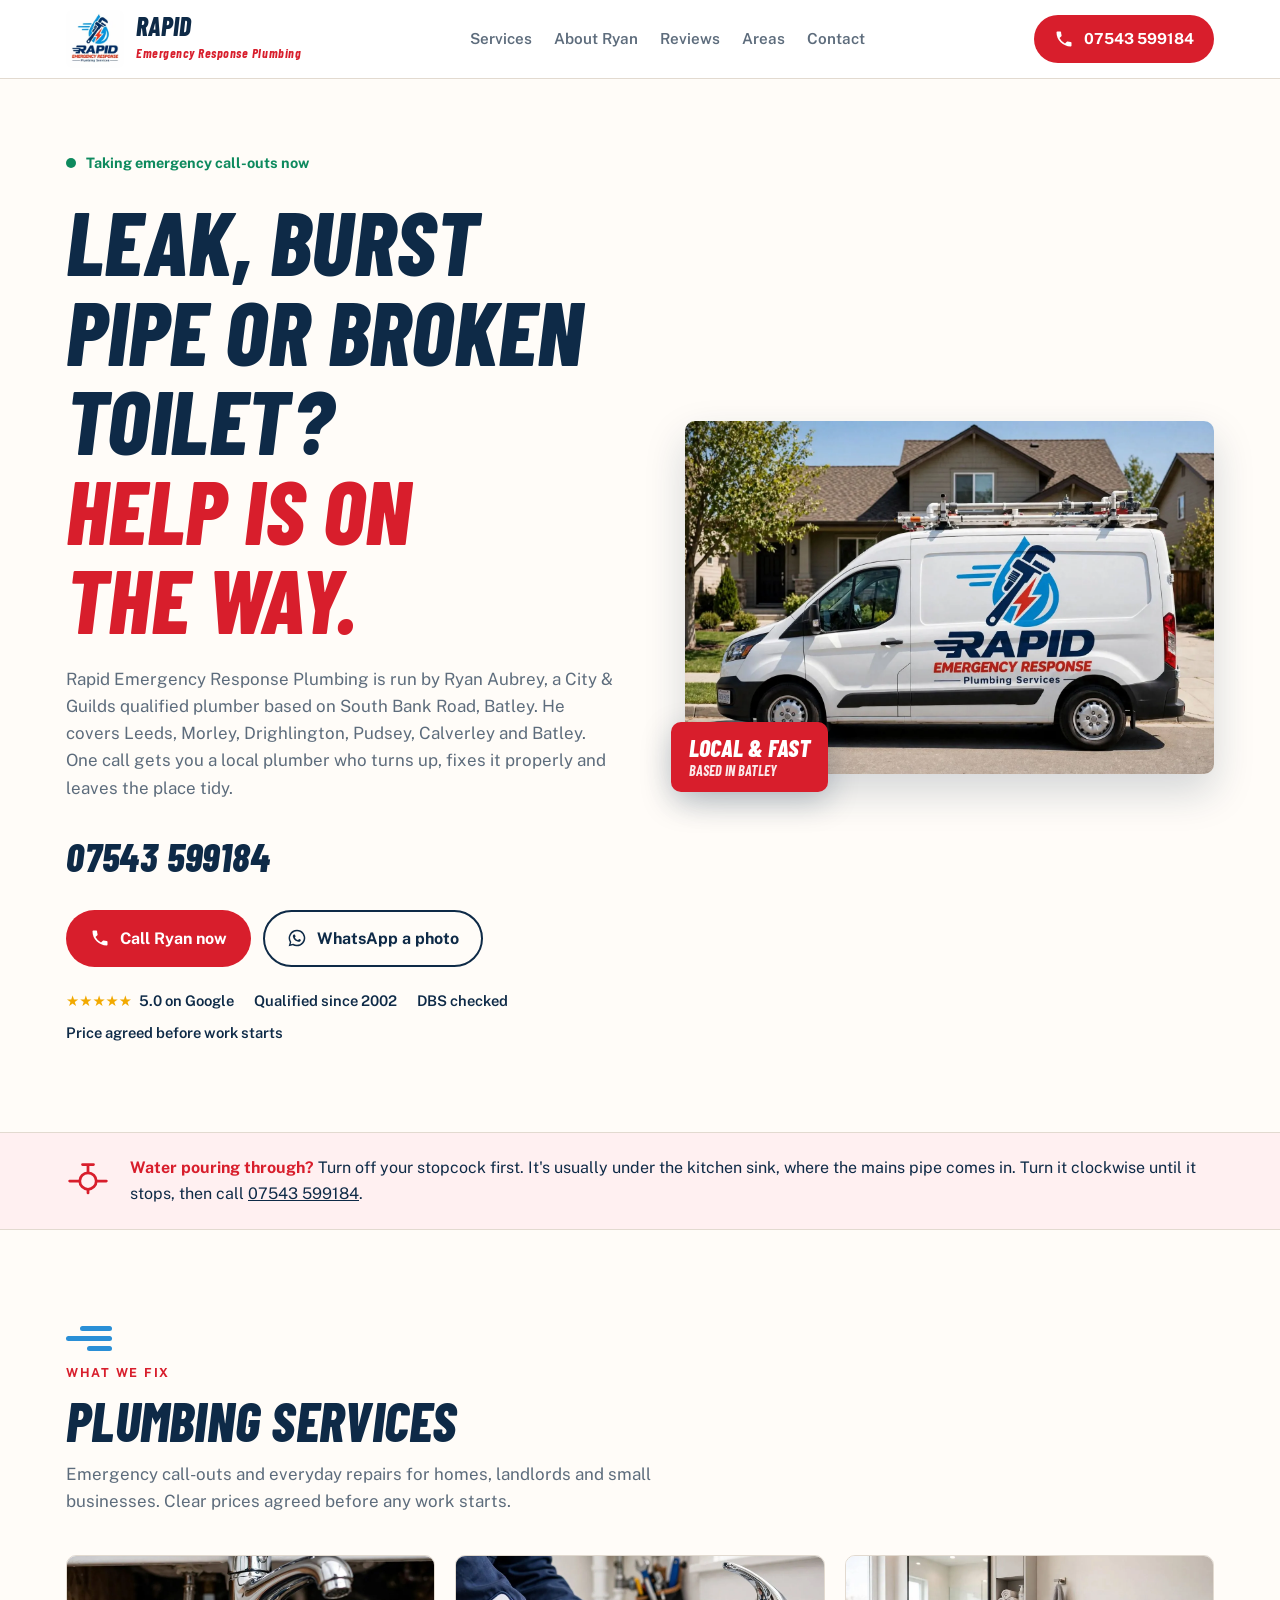
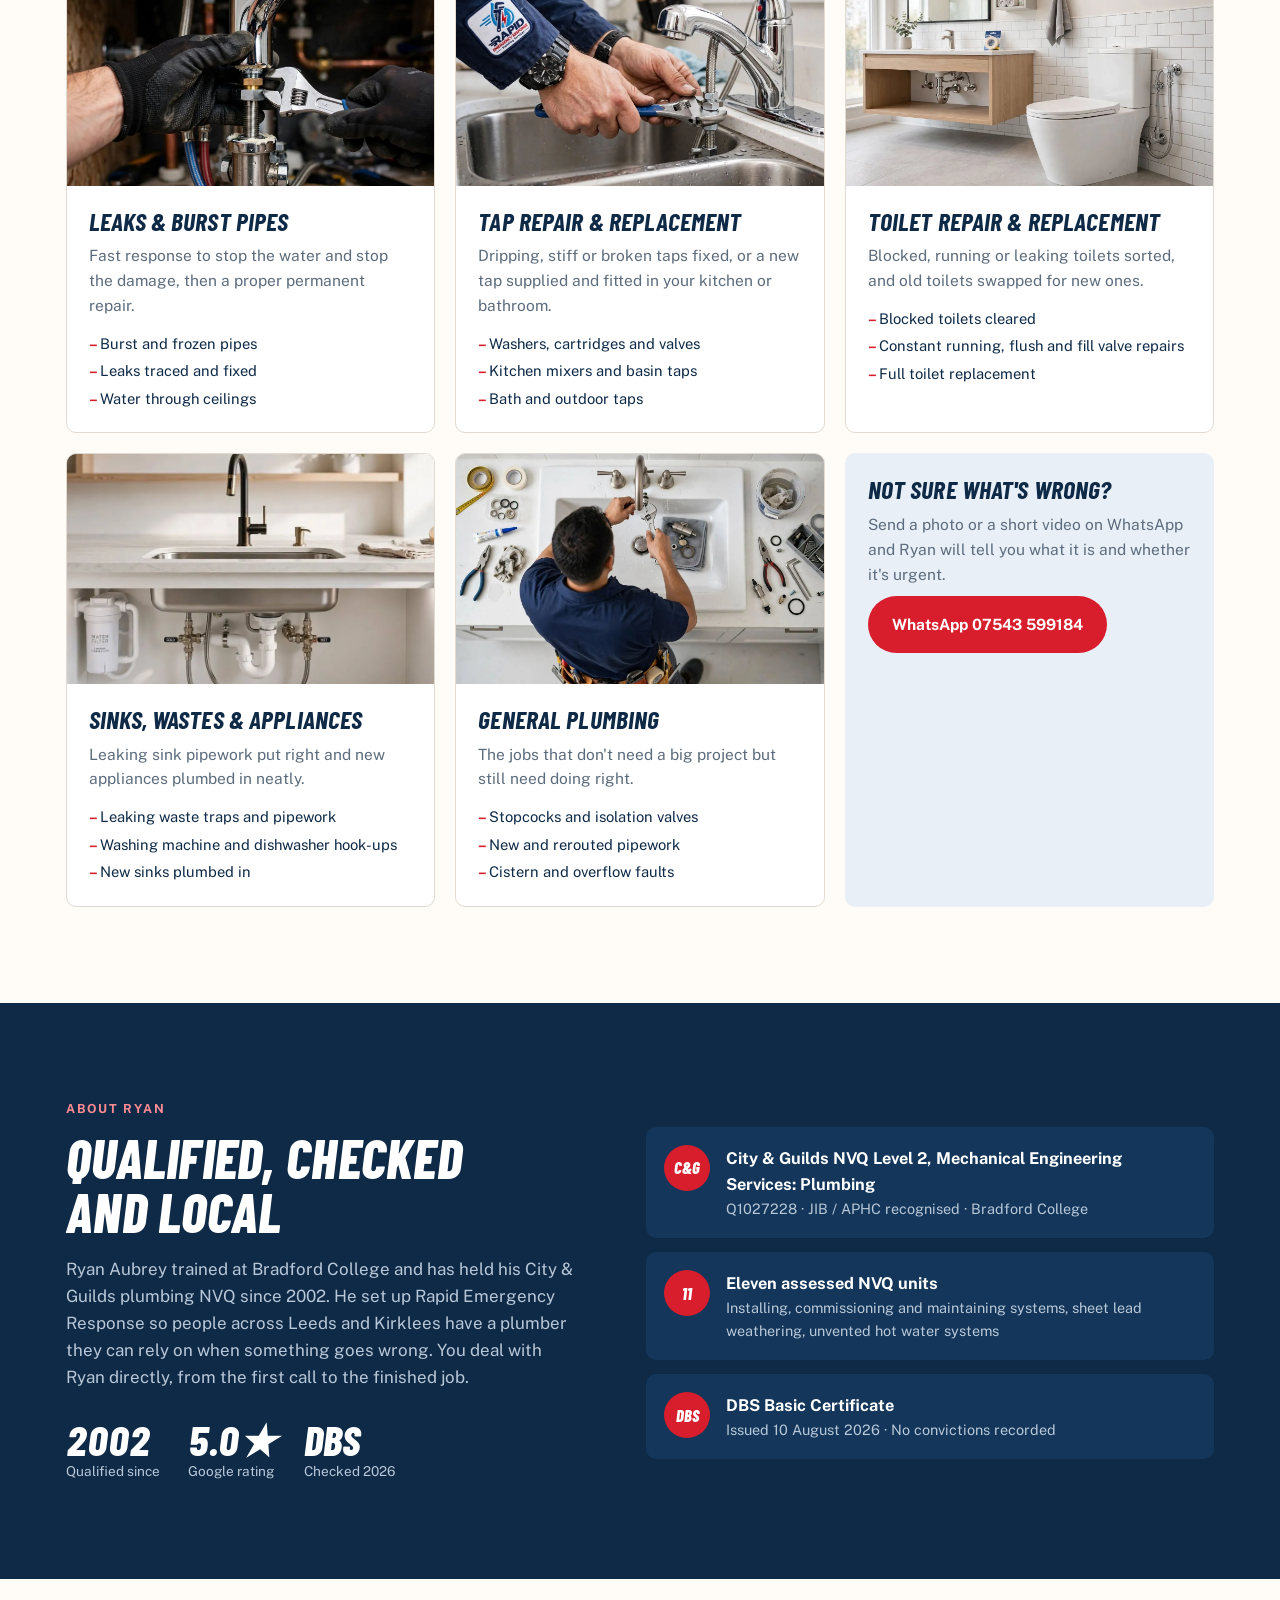
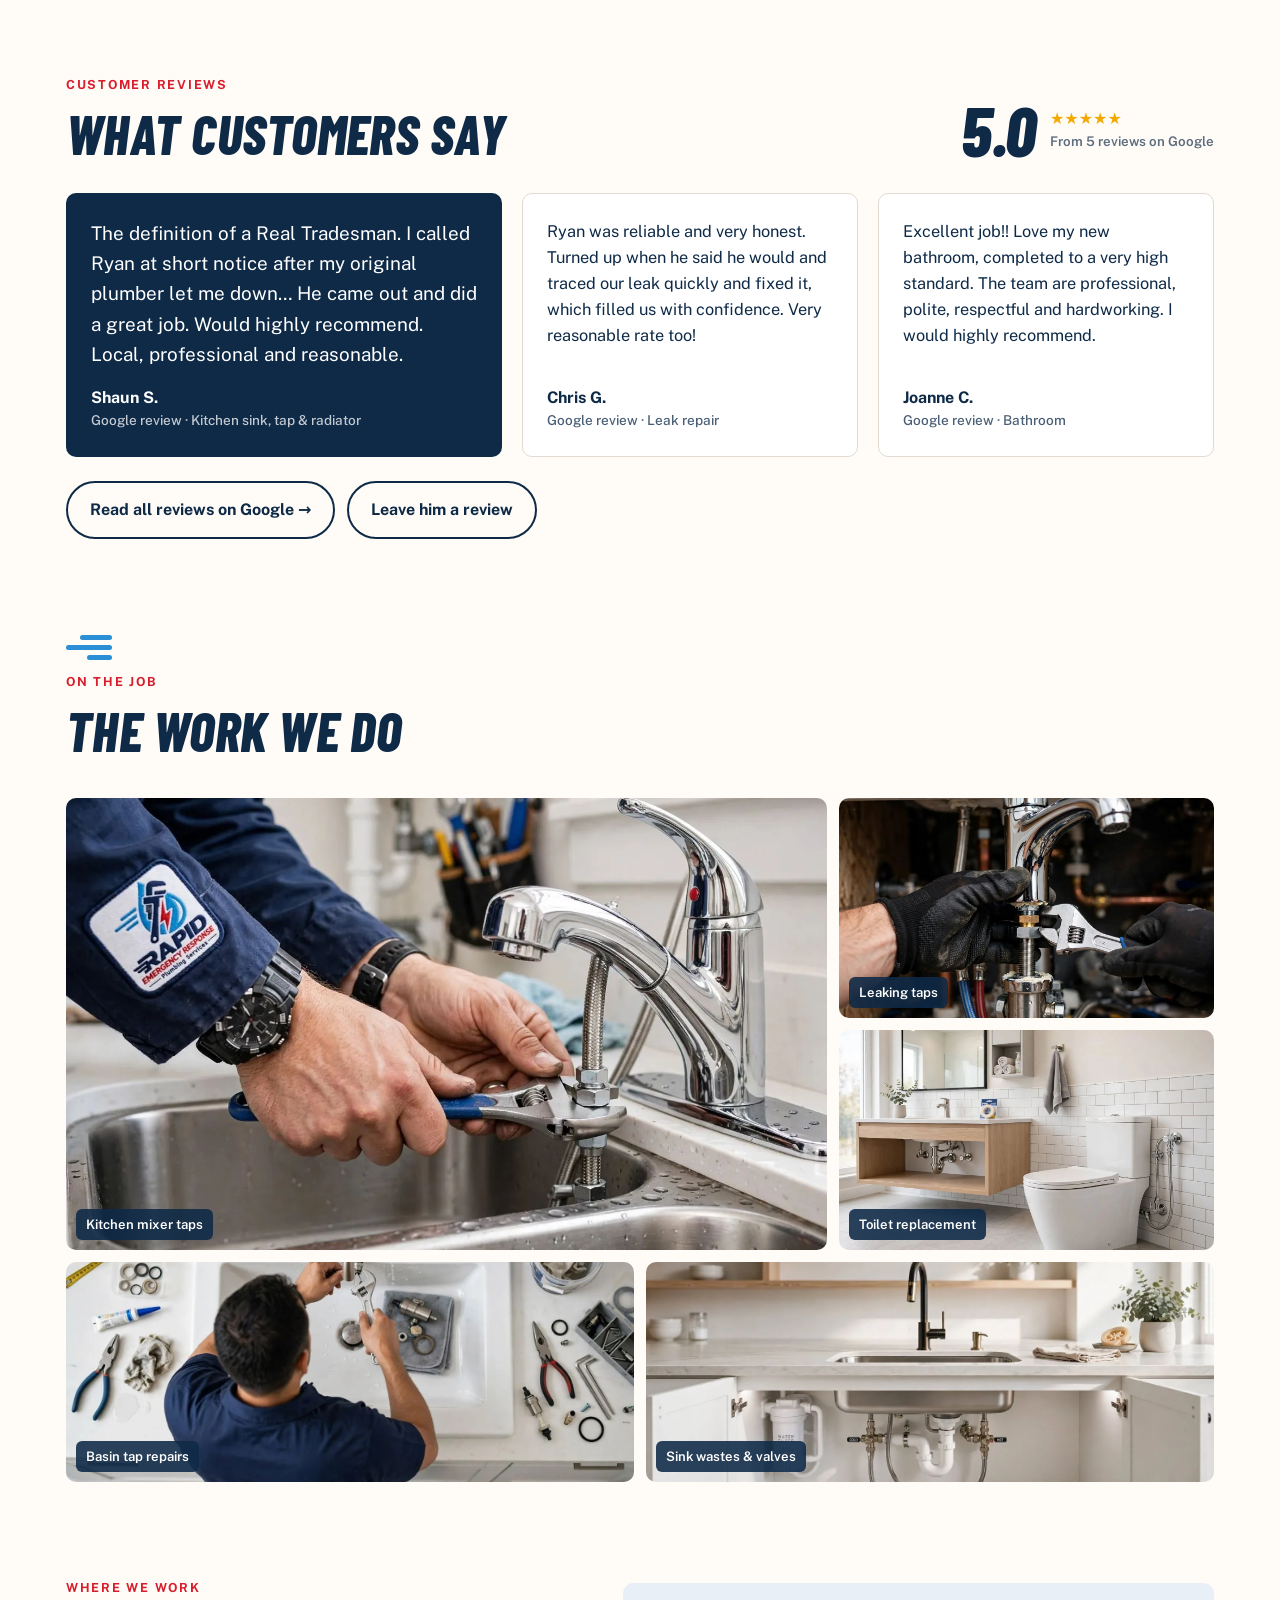
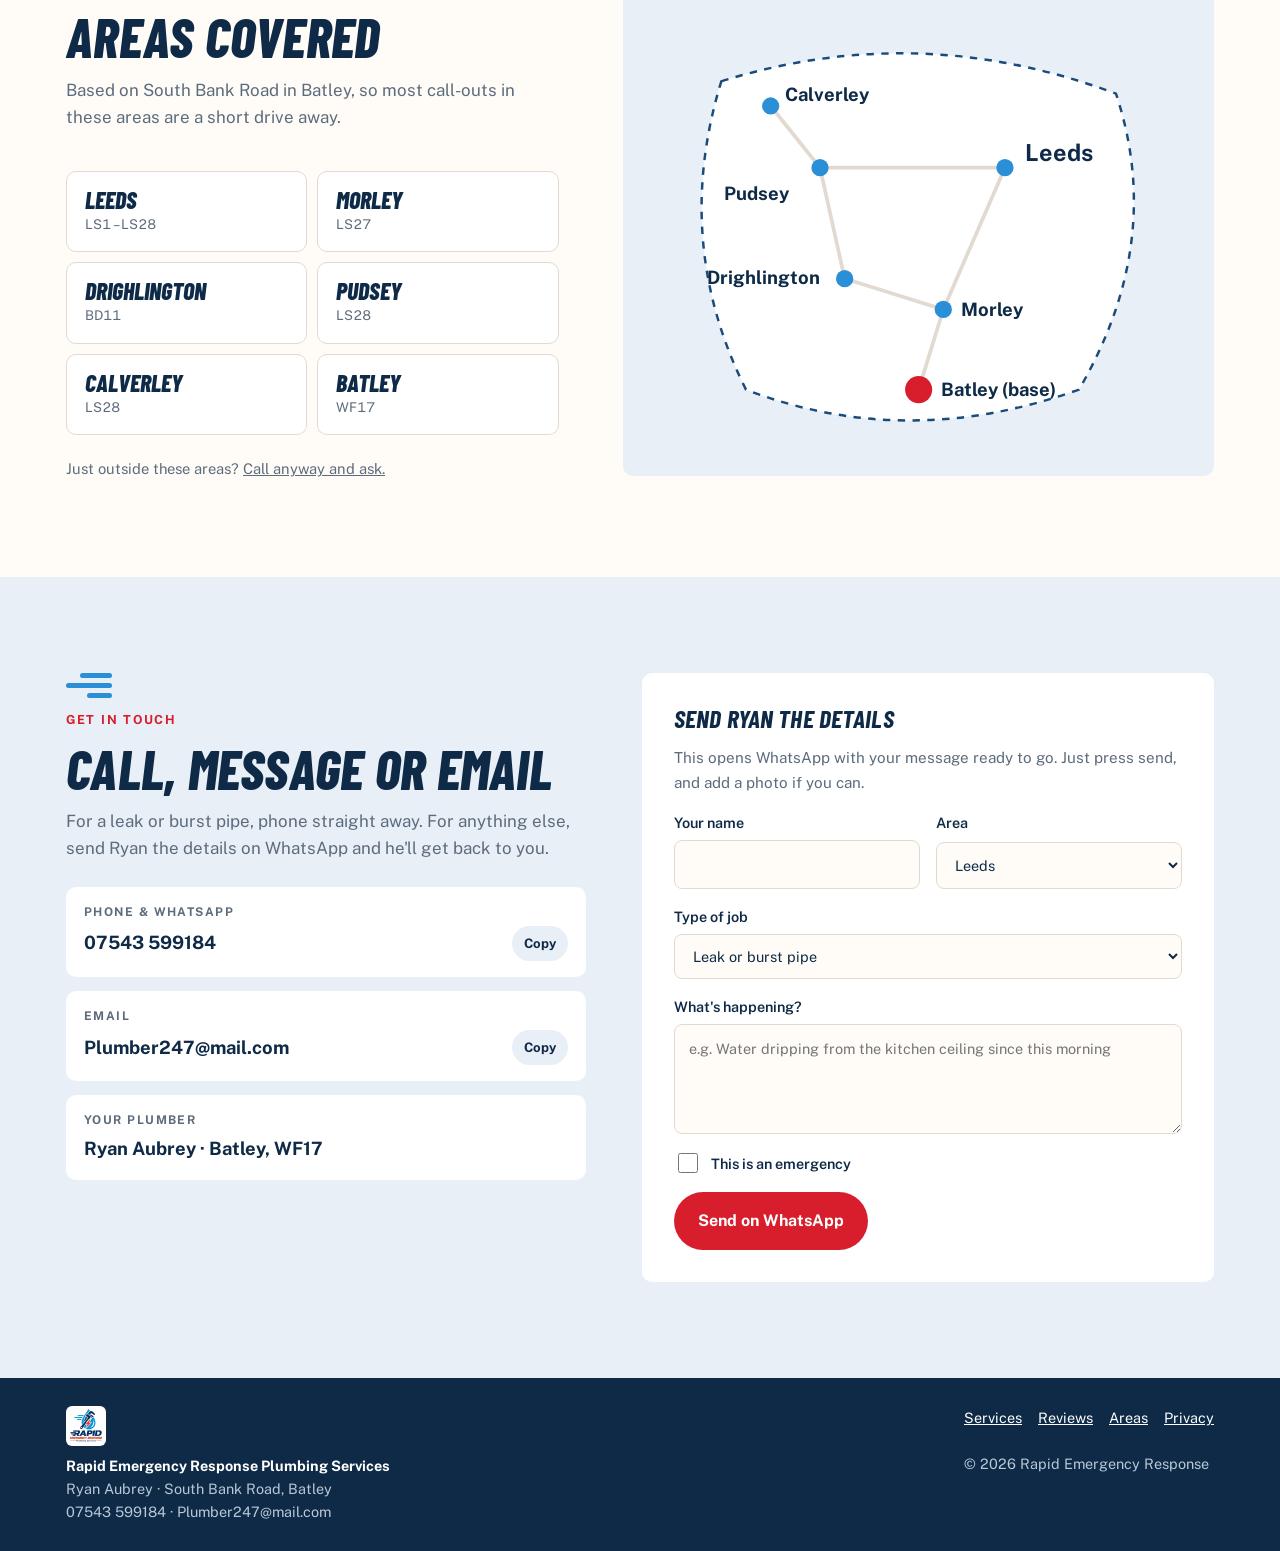
==== commit 71f9e339: "Remove the boiler and gas note Co-Authored-By: Claude Opus 5.5 <noreply@anthropic.com> Claude-Sessio" ====
--- a/public/index.html
+++ b/public/index.html
@@ -340,7 +340,6 @@
           </div>
         </article>
       </div>
-      <p class="note">Please note: we don't carry out boiler or gas appliance work.</p>
     </div>
   </section>
 
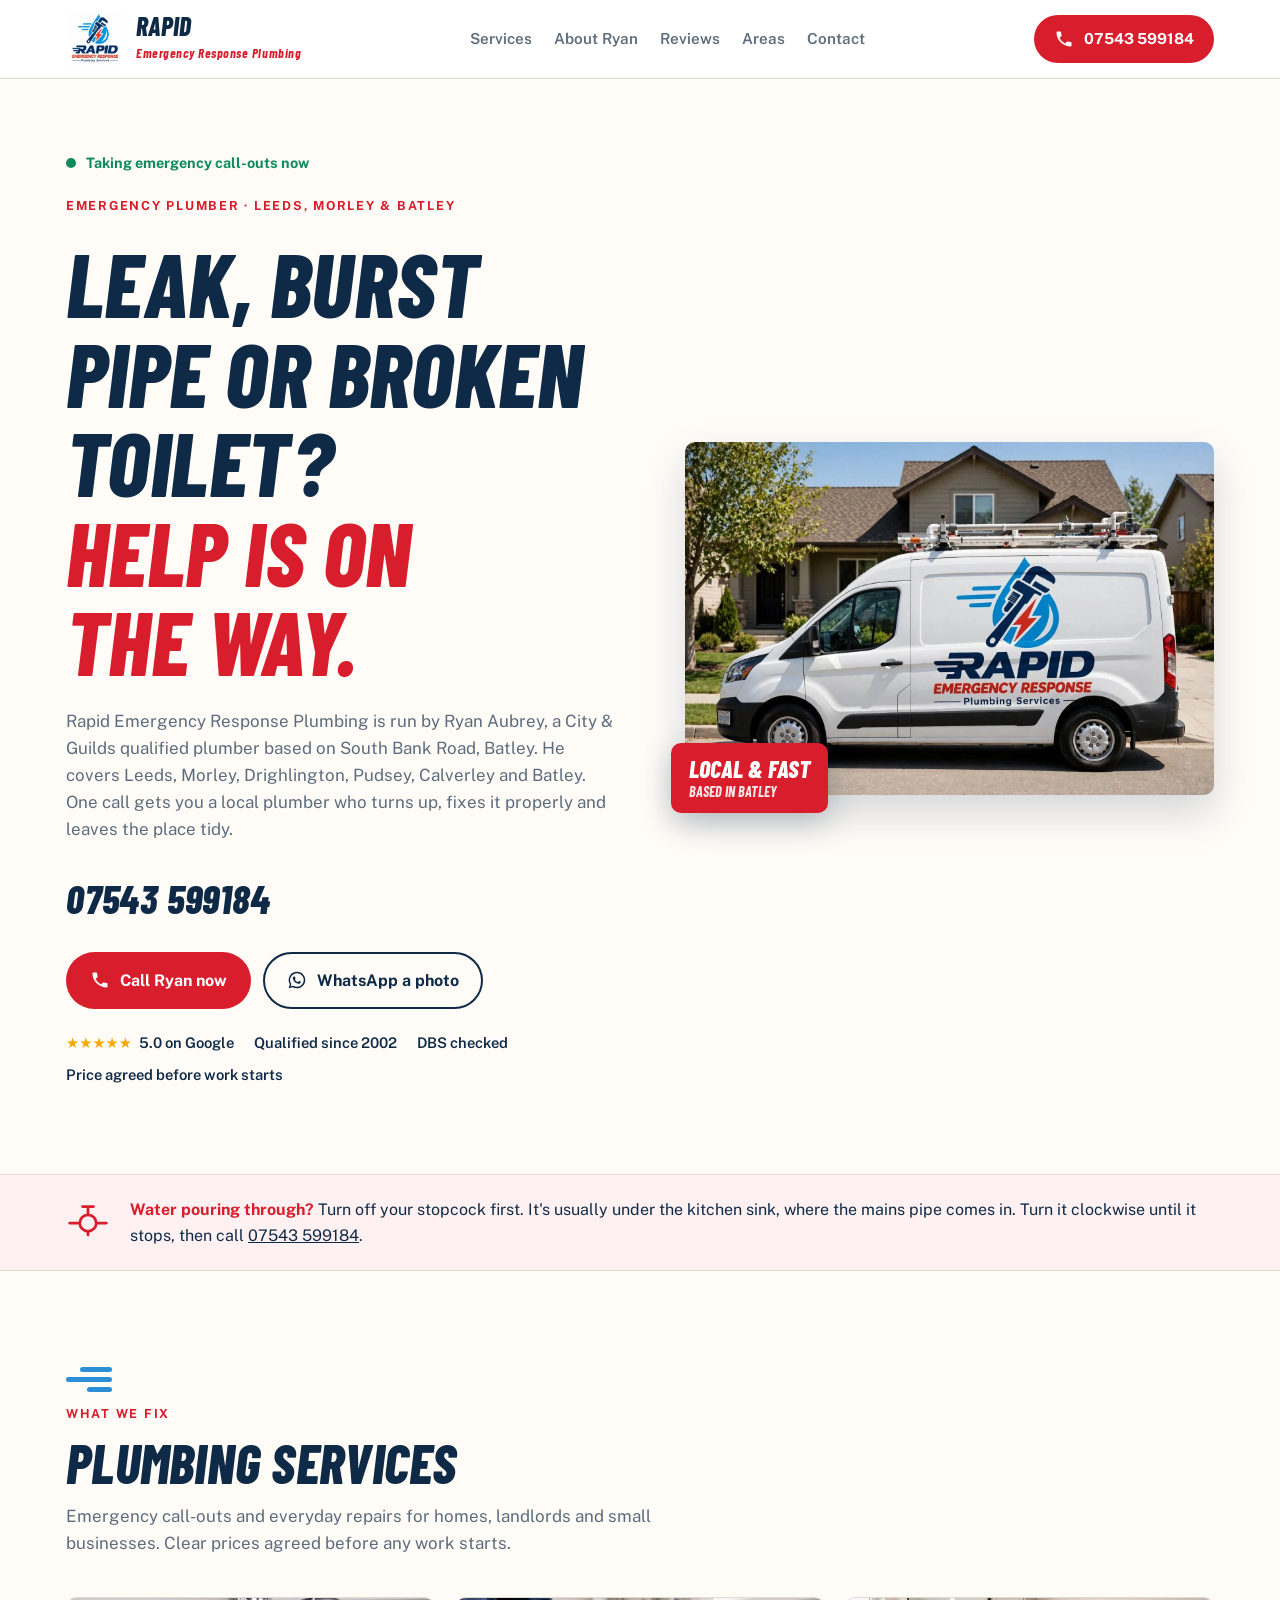
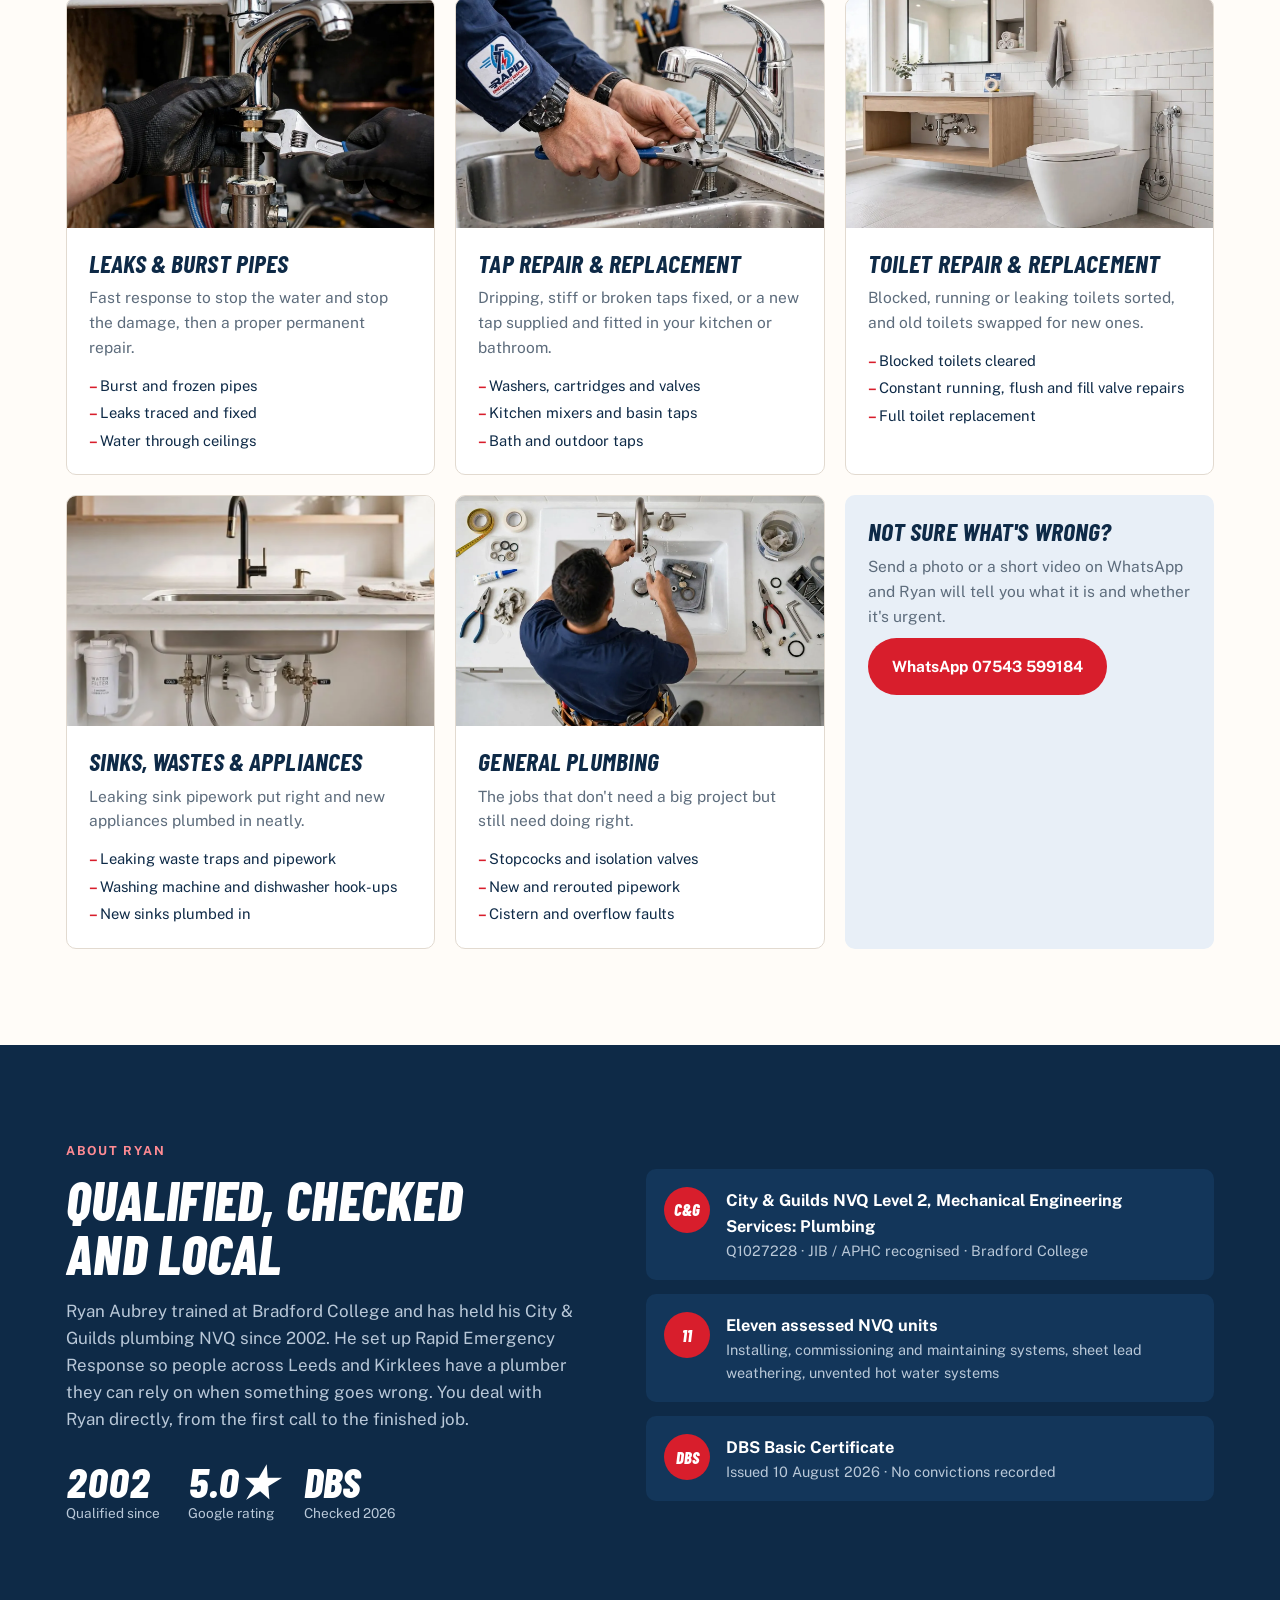
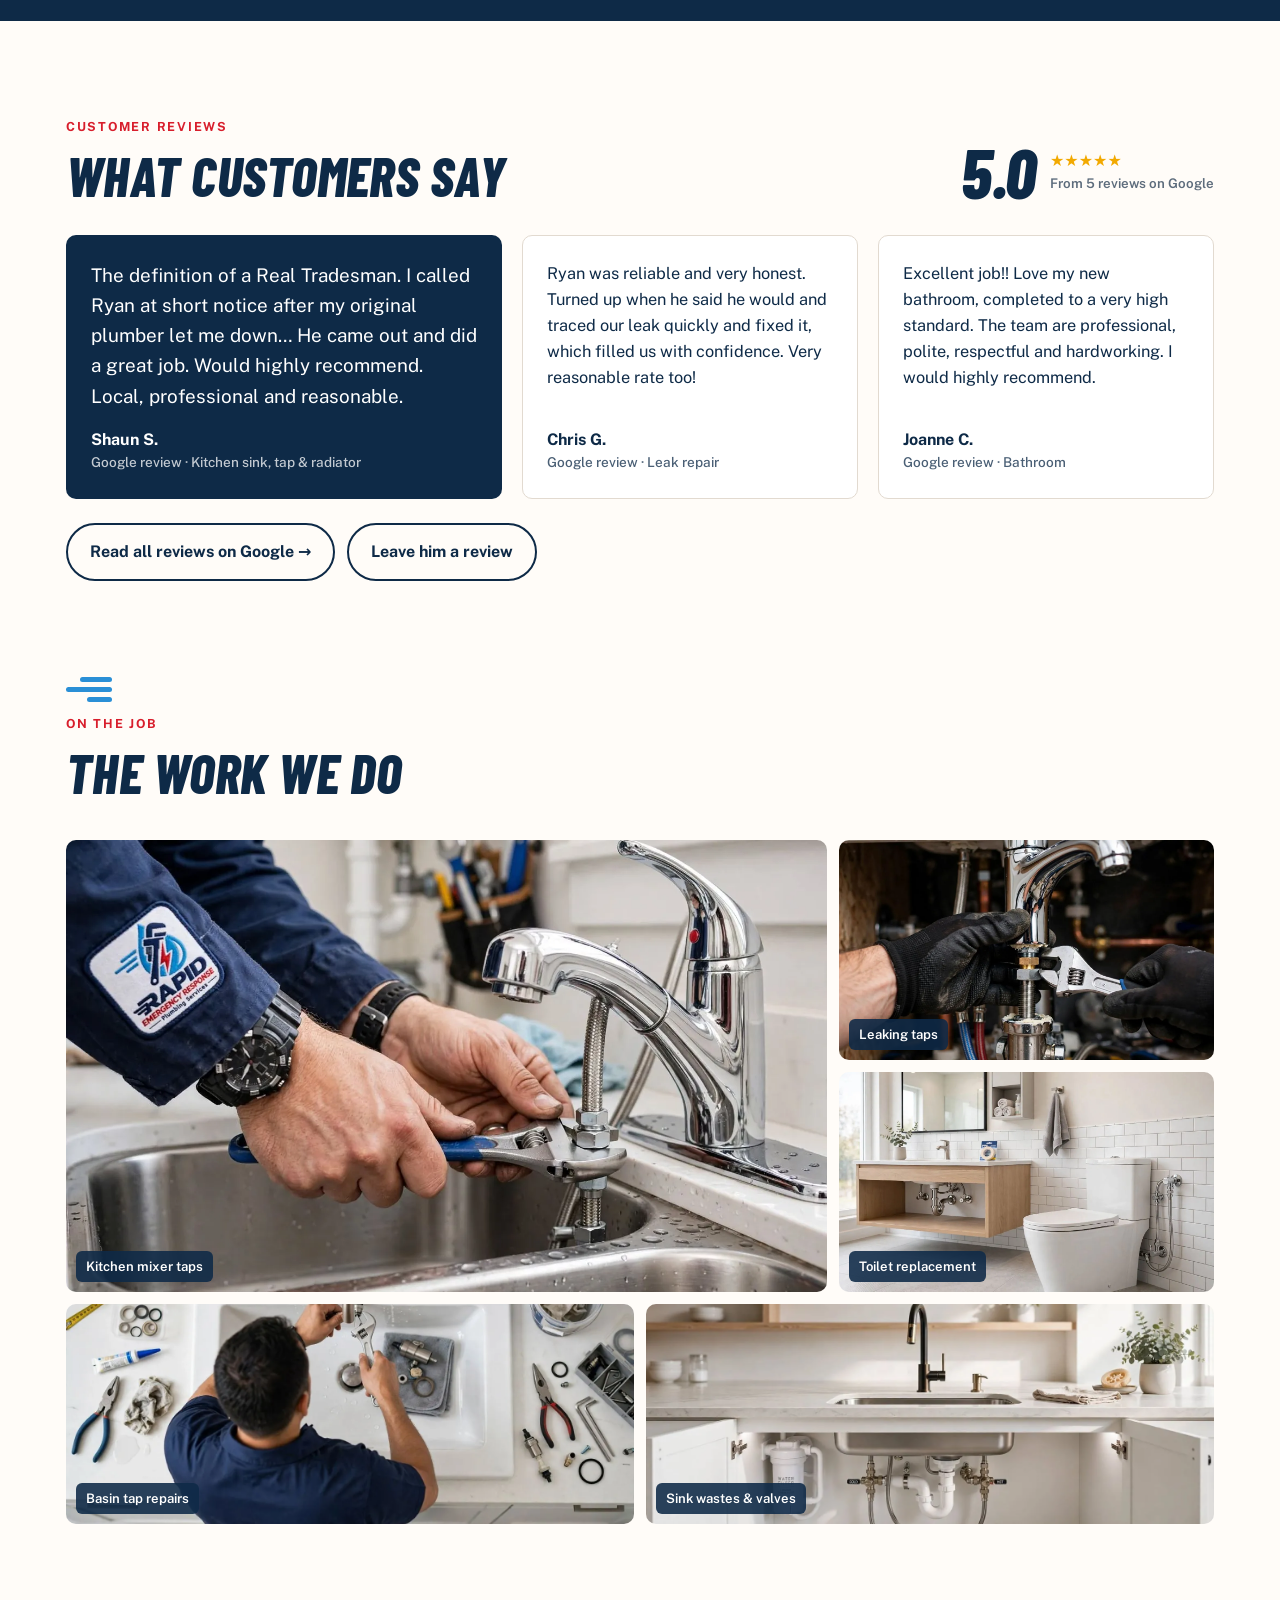
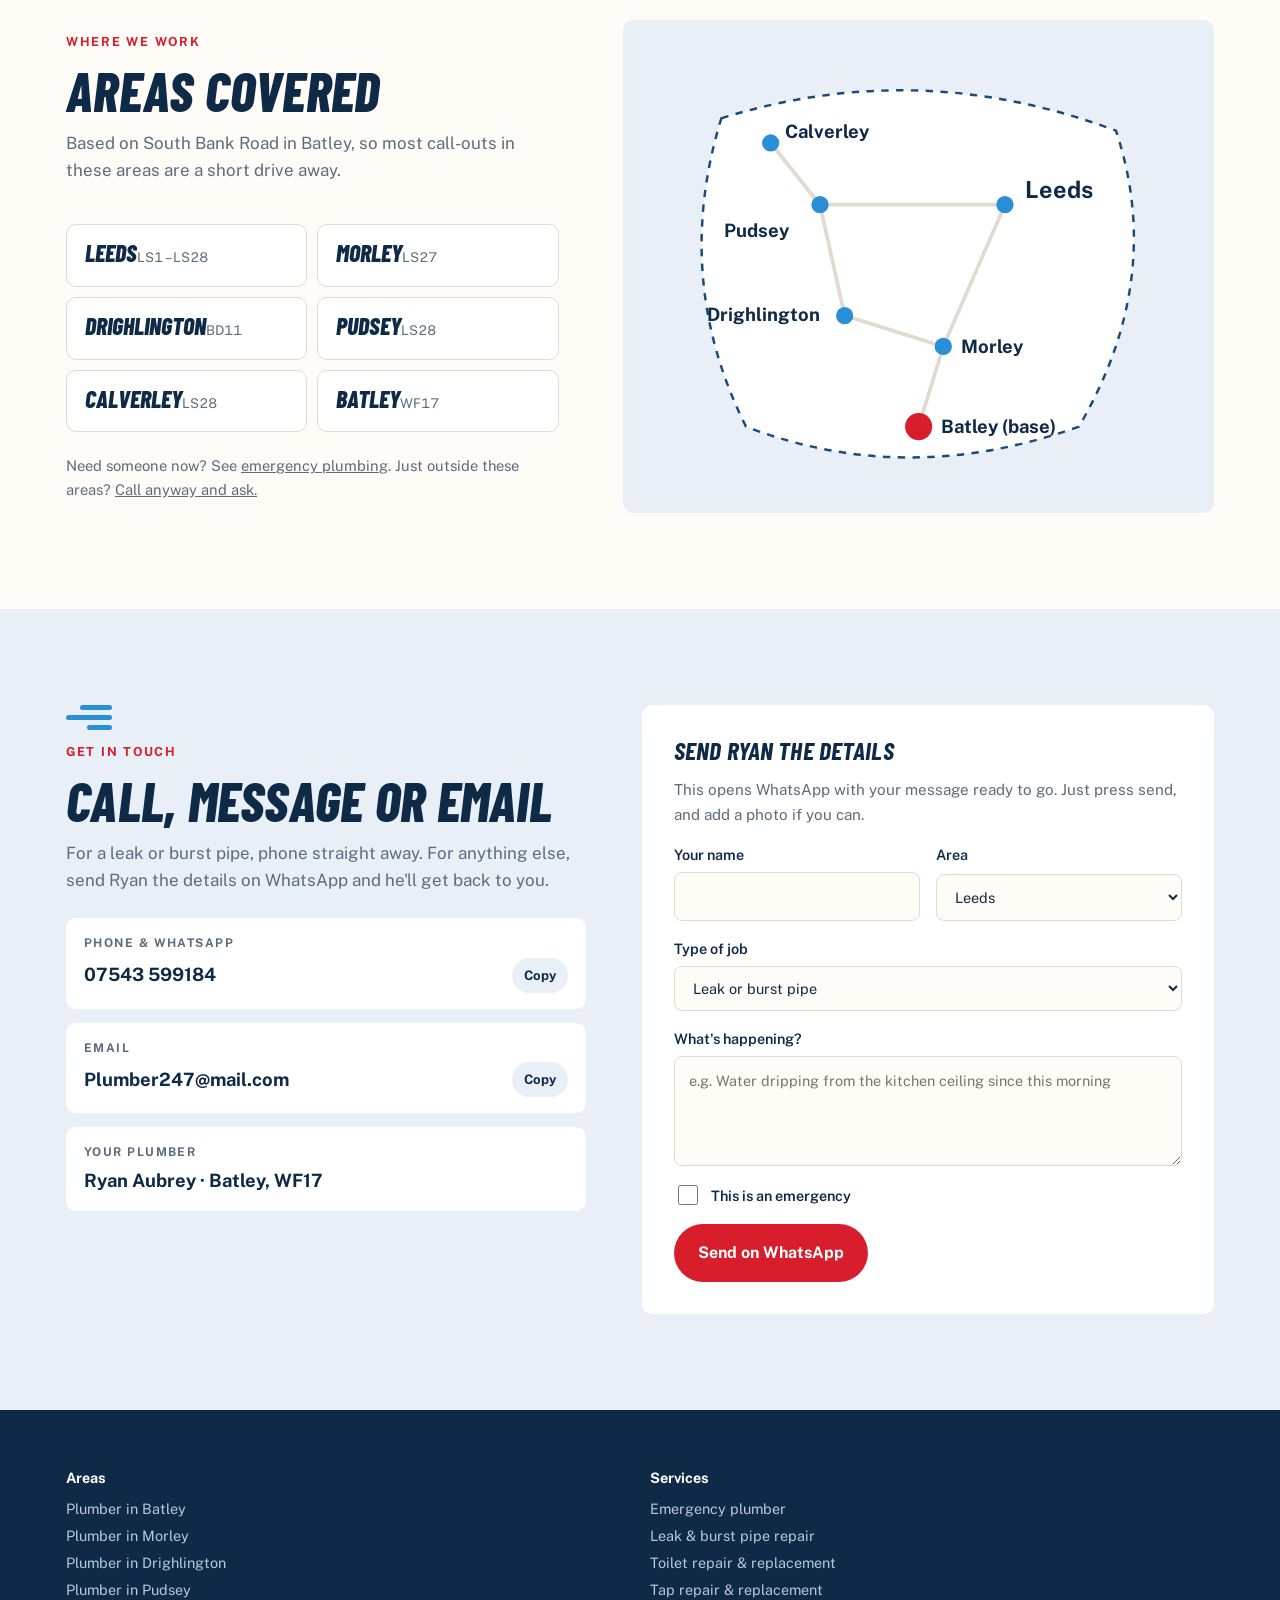
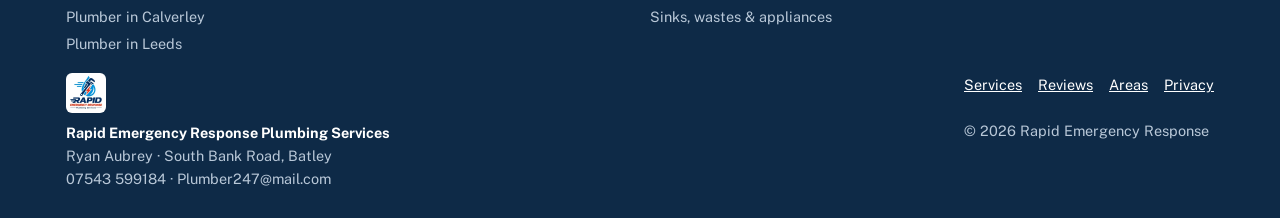
==== commit 3107e58e: "Add area and service pages for local search Six area pages (Batley, Morley, Drighlington, Pudsey, Ca" ====
--- a/public/index.html
+++ b/public/index.html
@@ -23,208 +23,9 @@
 <link rel="preconnect" href="https://fonts.gstatic.com" crossorigin>
 <link rel="stylesheet" href="https://fonts.googleapis.com/css2?family=Barlow+Condensed:ital,wght@1,700;1,800&family=Public+Sans:wght@400;500;600;700&display=swap">
 <script type="application/ld+json">
-{"@context":"https://schema.org","@type":"Plumber","name":"Rapid Emergency Response Plumbing Services","url":"https://rapidemergencyresponse.co.uk/","image":"https://rapidemergencyresponse.co.uk/img/og.jpg","logo":"https://rapidemergencyresponse.co.uk/img/logo.webp","telephone":"+447543599184","email":"Plumber247@mail.com","founder":{"@type":"Person","name":"Ryan Aubrey"},"address":{"@type":"PostalAddress","streetAddress":"South Bank Road","addressLocality":"Batley","addressRegion":"West Yorkshire","postalCode":"WF17","addressCountry":"GB"},"areaServed":["Leeds","Morley","Drighlington","Pudsey","Calverley","Batley"],"sameAs":["https://www.google.com/maps?cid=15060057663350423494"]}
+{"@context":"https://schema.org","@type":"Plumber","@id":"https://rapidemergencyresponse.co.uk/#business","name":"Rapid Emergency Response Plumbing Services","url":"https://rapidemergencyresponse.co.uk/","image":"https://rapidemergencyresponse.co.uk/img/og.jpg","logo":"https://rapidemergencyresponse.co.uk/img/logo.webp","telephone":"+447543599184","email":"Plumber247@mail.com","founder":{"@type":"Person","name":"Ryan Aubrey"},"address":{"@type":"PostalAddress","streetAddress":"South Bank Road","addressLocality":"Batley","addressRegion":"West Yorkshire","postalCode":"WF17","addressCountry":"GB"},"areaServed":["Leeds","Morley","Drighlington","Pudsey","Calverley","Batley"],"sameAs":["https://www.google.com/maps?cid=15060057663350423494"]}
 </script>
-<style>
-:root{
-  --red:#d81e2c; --red-dark:#b41823; --red-soft:#fff0f1;
-  --blue:#0e2a47; --blue-soft:#e8eff7; --blue-mid:#1a4b7a; --sky:#2a8fd6;
-  --cream:#fffcf8; --paper:#fff; --ink:#0e2a47; --line:#e2dad0; --muted:#5d6c7c; --success:#0e8a5e;
-  --on-dark:#ffffff; --band:#0e2a47; --band-2:#13365a;
-  --f-display:"Barlow Condensed","Arial Narrow",Impact,sans-serif;
-  --f-body:"Public Sans",ui-sans-serif,system-ui,-apple-system,"Segoe UI",sans-serif;
-  --radius:10px;
-  --gutter-l:max(16px, env(safe-area-inset-left, 0px));
-  --gutter-r:max(16px, env(safe-area-inset-right, 0px));
-}
-@media (prefers-color-scheme: dark){:root:not([data-theme="light"]){
-  --cream:#111a26; --paper:#162233; --ink:#e8eff7; --line:#23344a; --muted:#8fa0b3;
-  --blue-soft:#1c2e44; --red-soft:#2a1820; --blue-mid:#7fb3e6; --sky:#5fb0ec; --red:#ef3b48; --red-dark:#d81e2c;
-  --band:#0a1420; --band-2:#13243a; color-scheme:dark}}
-:root[data-theme="dark"]{
-  --cream:#111a26; --paper:#162233; --ink:#e8eff7; --line:#23344a; --muted:#8fa0b3;
-  --blue-soft:#1c2e44; --red-soft:#2a1820; --blue-mid:#7fb3e6; --sky:#5fb0ec; --red:#ef3b48; --red-dark:#d81e2c;
-  --band:#0a1420; --band-2:#13243a; color-scheme:dark}
-
-*{box-sizing:border-box}
-html{scroll-behavior:smooth}
-@media (prefers-reduced-motion:reduce){html{scroll-behavior:auto}*{animation:none!important;transition:none!important}}
-body{background:var(--cream);color:var(--ink);font-family:var(--f-body);font-size:16px;line-height:1.6;margin:0}
-img{max-width:100%;display:block}
-a{color:inherit}
-:focus-visible{outline:3px solid var(--sky);outline-offset:3px;border-radius:4px}
-.wrap{max-width:1180px;margin:0 auto;padding-left:var(--gutter-l);padding-right:var(--gutter-r)}
-h1,h2,h3{font-family:var(--f-display);font-style:italic;font-weight:800;line-height:1;text-transform:uppercase;margin:0;text-wrap:balance;letter-spacing:.005em}
-h2{font-size:clamp(2.2rem,5vw,3.4rem)}
-h3{font-size:1.6rem;font-weight:700}
-p{margin:0}
-.eyebrow{font-size:.78rem;font-weight:700;letter-spacing:.14em;text-transform:uppercase;color:var(--red)}
-.lede{color:var(--muted);max-width:60ch;font-size:1.06rem}
-section{padding-block:clamp(56px,8vw,96px)}
-.sec-head{display:grid;gap:12px;margin-bottom:40px}
-
-/* speed lines, borrowed from the logo */
-.lines{display:inline-grid;gap:5px;width:46px}
-.lines i{height:5px;border-radius:3px;background:var(--sky)}
-.lines i:nth-child(1){width:70%;justify-self:end}.lines i:nth-child(3){width:55%;justify-self:end}
-
-/* buttons */
-.btn{display:inline-flex;align-items:center;gap:10px;padding:14px 22px;border-radius:999px;font-weight:700;text-decoration:none;border:2px solid transparent;cursor:pointer;font:inherit;font-weight:700;transition:transform .15s, background .15s}
-.btn:hover{transform:translateY(-1px)}
-.btn-red{background:var(--red);color:#fff}.btn-red:hover{background:var(--red-dark)}
-.btn-ghost{border-color:currentColor;background:transparent;color:inherit}
-.btn svg{width:20px;height:20px;flex:none}
-
-/* header */
-.top{position:sticky;top:env(safe-area-inset-top,0px);z-index:20;background:var(--paper);border-bottom:1px solid var(--line)}
-.top .wrap{display:flex;align-items:center;justify-content:space-between;gap:16px;padding-block:10px}
-.brand{display:flex;align-items:center;gap:12px;text-decoration:none}
-.brand img{width:58px;height:58px;border-radius:8px;object-fit:cover;background:#fff}
-.brand b{font-family:var(--f-display);font-style:italic;font-weight:800;font-size:1.6rem;line-height:.9;text-transform:uppercase;color:var(--ink)}
-.brand small{display:block;font-family:var(--f-display);font-style:italic;font-weight:700;font-size:.82rem;color:var(--red);letter-spacing:.04em}
-.nav{display:flex;gap:22px;font-weight:600;font-size:.95rem}
-.nav a{text-decoration:none;color:var(--muted)}.nav a:hover{color:var(--ink)}
-.top .btn{padding:10px 18px;font-size:.95rem}
-@media (max-width:900px){.nav{display:none}}
-@media (max-width:480px){.brand b{font-size:1.3rem}.brand img{width:46px;height:46px}.top .btn span{display:none}.top .btn{padding:12px}}
-
-/* hero */
-.hero{padding-block:clamp(40px,6vw,72px) clamp(48px,7vw,88px)}
-.hero .wrap{display:grid;grid-template-columns:1.05fr 1fr;gap:clamp(28px,5vw,64px);align-items:center}
-.hero-copy{display:grid;gap:22px;min-width:0}
-.status{display:inline-flex;align-items:center;gap:10px;font-weight:700;font-size:.9rem;color:var(--success)}
-.status::before{content:"";width:10px;height:10px;border-radius:50%;background:var(--success);box-shadow:0 0 0 0 var(--success);animation:ping 2s infinite}
-@keyframes ping{0%{box-shadow:0 0 0 0 rgba(14,138,94,.5)}80%,100%{box-shadow:0 0 0 12px rgba(14,138,94,0)}}
-.hero h1{font-size:clamp(3rem,7.4vw,5.6rem);color:var(--ink)}
-.hero h1 em{color:var(--red);font-style:italic;display:block}
-.cta-row{display:flex;flex-wrap:wrap;gap:12px}
-.phone-big{font-family:var(--f-display);font-style:italic;font-weight:800;font-size:clamp(1.9rem,4vw,2.5rem);letter-spacing:.02em;color:var(--ink);user-select:all}
-.hero-photo{position:relative;min-width:0}
-.hero-photo img{border-radius:var(--radius);aspect-ratio:3/2;object-fit:cover;object-position:center;width:100%;height:auto;box-shadow:0 18px 40px rgba(14,42,71,.18)}
-.badge{position:absolute;left:-14px;bottom:-18px;background:var(--red);color:#fff;padding:14px 18px;border-radius:var(--radius);font-family:var(--f-display);font-style:italic;font-weight:800;text-transform:uppercase;line-height:1;font-size:1.5rem;box-shadow:0 10px 30px rgba(14,42,71,.25)}
-.badge small{display:block;font-size:.9rem;font-weight:700;opacity:.9;margin-top:4px}
-@media (max-width:860px){.hero .wrap{grid-template-columns:1fr}.badge{left:12px}}
-
-/* stopcock strip */
-.tip{background:var(--red-soft);border-block:1px solid var(--line)}
-.tip .wrap{display:grid;grid-template-columns:auto 1fr;gap:20px;align-items:center;padding-block:22px}
-.tip svg{width:44px;height:44px;color:var(--red)}
-.tip p{max-width:none}
-.tip strong{color:var(--red)}
-
-/* services */
-.services{display:grid;grid-template-columns:repeat(3,1fr);gap:20px}
-.svc{background:var(--paper);border:1px solid var(--line);border-radius:var(--radius);overflow:hidden;display:grid;grid-template-rows:auto 1fr}
-.svc img{aspect-ratio:16/10;object-fit:cover;width:100%}
-.svc .body{padding:22px;display:grid;gap:10px;align-content:start}
-.svc .body p{color:var(--muted);font-size:.97rem}
-.svc ul{margin:4px 0 0;padding:0;list-style:none;display:grid;gap:4px;font-size:.92rem}
-.svc li::before{content:"–  ";color:var(--red);font-weight:700}
-.svc.new .body h3::after{content:"New";font-family:var(--f-body);font-style:normal;font-size:.7rem;font-weight:700;letter-spacing:.1em;background:var(--red);color:#fff;padding:3px 8px;border-radius:999px;margin-left:10px;vertical-align:middle}
-.svc.text{background:var(--blue-soft);border-color:transparent}
-@media (max-width:960px){.services{grid-template-columns:repeat(2,1fr)}}
-@media (max-width:620px){.services{grid-template-columns:1fr}}
-.note{margin-top:22px;font-size:.92rem;color:var(--muted)}
-
-/* credentials band */
-.band{background:var(--band);color:var(--on-dark)}
-.band .eyebrow{color:#ff8b93}
-.band .lede{color:#b9c8d8}
-.band .wrap.split{display:grid;grid-template-columns:1fr 1.1fr;gap:clamp(28px,5vw,64px);align-items:start}
-.band .about-img{border-radius:var(--radius);aspect-ratio:1/1;object-fit:cover;width:100%;object-position:top}
-.creds{display:grid;gap:14px;margin-top:28px}
-.cred{display:grid;grid-template-columns:auto 1fr;gap:16px;padding:18px;background:var(--band-2);border-radius:var(--radius);align-items:start}
-.cred .seal{width:46px;height:46px;border-radius:50%;display:grid;place-items:center;background:var(--red);font-family:var(--f-display);font-style:italic;font-weight:800;font-size:1.05rem;color:#fff}
-.cred b{display:block;font-size:1.02rem}
-.cred span{display:block;color:#b9c8d8;font-size:.9rem}
-.facts{display:flex;flex-wrap:wrap;gap:28px;margin-top:28px}
-.facts div{display:grid}
-.facts b{font-family:var(--f-display);font-style:italic;font-weight:800;font-size:2.6rem;line-height:1;color:#fff;font-variant-numeric:tabular-nums}
-.facts span{font-size:.85rem;color:#b9c8d8}
-@media (max-width:860px){.band .wrap.split{grid-template-columns:1fr}.band .about-img{aspect-ratio:4/3}}
-
-/* gallery */
-.gallery{display:grid;grid-template-columns:repeat(6,1fr);grid-auto-rows:220px;gap:12px}
-.gallery figure{margin:0;position:relative;overflow:hidden;border-radius:var(--radius)}
-.gallery img{width:100%;height:100%;object-fit:cover;transition:transform .5s}
-.gallery figure:hover img{transform:scale(1.04)}
-.gallery figcaption{position:absolute;left:10px;bottom:10px;background:rgba(14,42,71,.88);color:#fff;font-size:.82rem;font-weight:600;padding:5px 10px;border-radius:6px}
-.g1{grid-column:span 4;grid-row:span 2}.g2{grid-column:span 2}.g3{grid-column:span 2}.g4{grid-column:span 3}.g5{grid-column:span 3}
-@media (max-width:760px){.gallery{grid-template-columns:1fr 1fr;grid-auto-rows:170px}.g1{grid-column:span 2;grid-row:span 2}.g2,.g3{grid-column:span 1}.g4,.g5{grid-column:span 2}}
-
-/* areas */
-.areas-grid{display:grid;grid-template-columns:1fr 1.2fr;gap:clamp(28px,5vw,64px);align-items:center}
-.area-list{list-style:none;margin:0;padding:0;display:grid;grid-template-columns:1fr 1fr;gap:10px}
-.area-list li{background:var(--paper);border:1px solid var(--line);border-radius:var(--radius);padding:16px 18px;display:grid;gap:2px}
-.area-list b{font-family:var(--f-display);font-style:italic;font-weight:800;font-size:1.5rem;text-transform:uppercase;line-height:1}
-.area-list span{font-size:.84rem;color:var(--muted);font-variant-numeric:tabular-nums}
-.map{background:var(--blue-soft);border-radius:var(--radius);padding:12px}
-.map svg{width:100%;height:auto;display:block}
-@media (max-width:860px){.areas-grid{grid-template-columns:1fr}}
-
-/* reviews */
-.reviews-empty{background:var(--paper);border:2px dashed var(--line);border-radius:var(--radius);padding:clamp(24px,4vw,40px);display:grid;grid-template-columns:auto 1fr auto;gap:24px;align-items:center}
-.stars{display:flex;gap:4px;color:var(--line)}
-.stars svg{width:26px;height:26px}
-.reviews-empty p{color:var(--muted)}
-@media (max-width:760px){.reviews-empty{grid-template-columns:1fr}}
-
-/* contact */
-.contact{background:var(--blue-soft)}
-.contact-grid{display:grid;grid-template-columns:1fr 1.1fr;gap:clamp(28px,5vw,56px);align-items:start}
-.lines-list{display:grid;gap:14px;margin-top:24px}
-.line-item{background:var(--paper);border-radius:var(--radius);padding:16px 18px;display:grid;grid-template-columns:1fr auto;gap:4px 12px;align-items:center}
-.line-item small{grid-column:1/-1;font-size:.75rem;font-weight:700;letter-spacing:.12em;text-transform:uppercase;color:var(--muted)}
-.line-item a,.line-item output{font-weight:700;font-size:1.15rem;text-decoration:none;word-break:break-all;user-select:all}
-.copy{font:inherit;font-size:.82rem;font-weight:700;background:var(--blue-soft);color:var(--ink);border:0;padding:7px 12px;border-radius:999px;cursor:pointer}
-.copy:hover{background:var(--line)}
-form{background:var(--paper);border-radius:var(--radius);padding:clamp(20px,3vw,32px);display:grid;gap:16px}
-.row2{display:grid;grid-template-columns:1fr 1fr;gap:16px}
-@media (max-width:560px){.row2{grid-template-columns:1fr}}
-label{display:grid;gap:6px;font-weight:600;font-size:.9rem}
-input,select,textarea{font:inherit;font-weight:400;color:var(--ink);background:var(--cream);border:1px solid var(--line);border-radius:8px;padding:12px 14px;width:100%;min-width:0}
-textarea{min-height:110px;resize:vertical}
-.urgent{display:flex;gap:10px;align-items:center;font-weight:600}
-.urgent input{width:20px;height:20px;accent-color:var(--red)}
-.form-msg{font-size:.92rem;color:var(--success);font-weight:600}
-@media (max-width:860px){.contact-grid{grid-template-columns:1fr}}
-
-/* footer */
-footer{background:var(--band);color:#b9c8d8;font-size:.9rem}
-footer .wrap{display:flex;flex-wrap:wrap;justify-content:space-between;gap:16px;padding-block:28px}
-footer b{color:#fff}
-
-/* mobile call bar */
-.callbar{display:none}
-@media (max-width:620px){
-  .callbar{display:grid;grid-template-columns:1fr 1fr;gap:8px;position:fixed;left:0;right:0;bottom:0;z-index:30;background:var(--paper);border-top:1px solid var(--line);padding:10px var(--gutter-r) calc(10px + env(safe-area-inset-bottom,0px)) var(--gutter-l)}
-  .callbar .btn{justify-content:center;padding:12px}
-  footer{padding-bottom:80px}
-}
-/* added in the rebuild: proof row, reviews, footer links */
-.proof{display:flex;flex-wrap:wrap;gap:8px 20px;font-weight:600;font-size:.92rem}
-.proof span{display:inline-flex;align-items:center;gap:7px}
-.proof .star{color:#f2a900}
-.rev-head{display:flex;justify-content:space-between;align-items:end;gap:24px;flex-wrap:wrap;margin-bottom:32px}
-.score{display:flex;align-items:center;gap:14px}
-.score b{font-family:var(--f-display);font-style:italic;font-weight:800;font-size:4.4rem;line-height:.9}
-.score .stars{color:#f2a900}
-.score small{display:block;font-weight:600;color:var(--muted)}
-.quotes{display:grid;grid-template-columns:1.3fr 1fr 1fr;gap:20px}
-.q{margin:0;background:var(--paper);border:1px solid var(--line);border-radius:var(--radius);padding:24px;display:flex;flex-direction:column;gap:16px}
-.q:first-child{background:var(--band);color:#fff;border-color:transparent}
-.q blockquote{margin:0;font-size:1.02rem}
-.q:first-child blockquote{font-size:1.18rem}
-.q cite{font-style:normal;font-weight:700;margin-top:auto}
-.q cite span{display:block;font-weight:500;font-size:.85rem;opacity:.75}
-.rev-links{display:flex;flex-wrap:wrap;gap:12px;margin-top:24px}
-@media (max-width:860px){.quotes{grid-template-columns:1fr}}
-.about-grid{display:grid;grid-template-columns:1fr 1.1fr;gap:clamp(28px,5vw,64px);align-items:start}
-@media (max-width:860px){.about-grid{grid-template-columns:1fr}}
-.svc img{height:auto}
-footer a{color:#fff}
-footer nav{display:flex;gap:16px}
-</style>
+<link rel="stylesheet" href="styles.css">
 </head>
 <body>
 
@@ -249,6 +50,7 @@
     <div class="wrap">
       <div class="hero-copy">
         <span class="status">Taking emergency call-outs now</span>
+        <span class="eyebrow">Emergency plumber · Leeds, Morley &amp; Batley</span>
         <h1>Leak, burst pipe or broken toilet? <em>Help is on the way.</em></h1>
         <p class="lede">Rapid Emergency Response Plumbing is run by Ryan Aubrey, a City &amp; Guilds qualified plumber based on South Bank Road, Batley. He covers Leeds, Morley, Drighlington, Pudsey, Calverley and Batley. One call gets you a local plumber who turns up, fixes it properly and leaves the place tidy.</p>
         <div class="phone-big">07543 599184</div>
@@ -295,7 +97,7 @@
         <article class="svc">
           <img src="img/tap-fitting.webp" alt="Plumber tightening the fitting under a chrome tap" loading="lazy" width="1400" height="933">
           <div class="body">
-            <h3>Leaks &amp; burst pipes</h3>
+            <h3><a href="leak-repair" style="text-decoration:none">Leaks &amp; burst pipes</a></h3>
             <p>Fast response to stop the water and stop the damage, then a proper permanent repair.</p>
             <ul><li>Burst and frozen pipes</li><li>Leaks traced and fixed</li><li>Water through ceilings</li></ul>
           </div>
@@ -303,7 +105,7 @@
         <article class="svc">
           <img src="img/tap-rapid.webp" alt="Plumber fitting a new kitchen mixer tap" loading="lazy" width="1400" height="933">
           <div class="body">
-            <h3>Tap repair &amp; replacement</h3>
+            <h3><a href="tap-repair" style="text-decoration:none">Tap repair &amp; replacement</a></h3>
             <p>Dripping, stiff or broken taps fixed, or a new tap supplied and fitted in your kitchen or bathroom.</p>
             <ul><li>Washers, cartridges and valves</li><li>Kitchen mixers and basin taps</li><li>Bath and outdoor taps</li></ul>
           </div>
@@ -311,7 +113,7 @@
         <article class="svc">
           <img src="img/toilet.webp" alt="Newly fitted close-coupled toilet in a modern bathroom" loading="lazy" width="1400" height="933">
           <div class="body">
-            <h3>Toilet repair &amp; replacement</h3>
+            <h3><a href="toilet-repair" style="text-decoration:none">Toilet repair &amp; replacement</a></h3>
             <p>Blocked, running or leaking toilets sorted, and old toilets swapped for new ones.</p>
             <ul><li>Blocked toilets cleared</li><li>Constant running, flush and fill valve repairs</li><li>Full toilet replacement</li></ul>
           </div>
@@ -319,7 +121,7 @@
         <article class="svc">
           <img src="img/kitchen.webp" alt="Kitchen sink cabinet with new waste trap and isolation valves" loading="lazy" width="1600" height="533">
           <div class="body">
-            <h3>Sinks, wastes &amp; appliances</h3>
+            <h3><a href="sink-plumbing" style="text-decoration:none">Sinks, wastes &amp; appliances</a></h3>
             <p>Leaking sink pipework put right and new appliances plumbed in neatly.</p>
             <ul><li>Leaking waste traps and pipework</li><li>Washing machine and dishwasher hook-ups</li><li>New sinks plumbed in</li></ul>
           </div>
@@ -421,14 +223,14 @@
           <p class="lede">Based on South Bank Road in Batley, so most call-outs in these areas are a short drive away.</p>
         </div>
         <ul class="area-list">
-          <li><b>Leeds</b><span>LS1 – LS28</span></li>
-          <li><b>Morley</b><span>LS27</span></li>
-          <li><b>Drighlington</b><span>BD11</span></li>
-          <li><b>Pudsey</b><span>LS28</span></li>
-          <li><b>Calverley</b><span>LS28</span></li>
-          <li><b>Batley</b><span>WF17</span></li>
+          <li><a href="plumber-leeds" style="text-decoration:none"><b>Leeds</b><span>LS1 – LS28</span></a></li>
+          <li><a href="plumber-morley" style="text-decoration:none"><b>Morley</b><span>LS27</span></a></li>
+          <li><a href="plumber-drighlington" style="text-decoration:none"><b>Drighlington</b><span>BD11</span></a></li>
+          <li><a href="plumber-pudsey" style="text-decoration:none"><b>Pudsey</b><span>LS28</span></a></li>
+          <li><a href="plumber-calverley" style="text-decoration:none"><b>Calverley</b><span>LS28</span></a></li>
+          <li><a href="plumber-batley" style="text-decoration:none"><b>Batley</b><span>WF17</span></a></li>
         </ul>
-        <p class="note">Just outside these areas? <a href="tel:+447543599184">Call anyway and ask.</a></p>
+        <p class="note">Need someone now? See <a href="emergency-plumber">emergency plumbing</a>. Just outside these areas? <a href="tel:+447543599184">Call anyway and ask.</a></p>
       </div>
       <div class="map" aria-label="Simplified map of the areas covered">
         <svg viewBox="0 0 460 380" role="img">
@@ -491,6 +293,7 @@
 
 <footer>
   <div class="wrap">
+    <nav class="foot-links" aria-label="Areas and services"><div><b>Areas</b><a href="plumber-batley">Plumber in Batley</a><a href="plumber-morley">Plumber in Morley</a><a href="plumber-drighlington">Plumber in Drighlington</a><a href="plumber-pudsey">Plumber in Pudsey</a><a href="plumber-calverley">Plumber in Calverley</a><a href="plumber-leeds">Plumber in Leeds</a></div><div><b>Services</b><a href="emergency-plumber">Emergency plumber</a><a href="leak-repair">Leak & burst pipe repair</a><a href="toilet-repair">Toilet repair & replacement</a><a href="tap-repair">Tap repair & replacement</a><a href="sink-plumbing">Sinks, wastes & appliances</a></div></nav>
     <div><img src="img/logo.webp" alt="" width="40" height="40" style="border-radius:6px;margin-bottom:8px"><b>Rapid Emergency Response Plumbing Services</b><br>Ryan Aubrey · South Bank Road, Batley<br>07543 599184 · Plumber247@mail.com</div>
     <div><nav aria-label="Footer"><a href="#services">Services</a><a href="#reviews">Reviews</a><a href="#areas">Areas</a><a href="/privacy">Privacy</a></nav><br>© 2026 Rapid Emergency Response</div>
   </div>
--- a/public/styles.css
+++ b/public/styles.css
@@ -0,0 +1,233 @@
+:root{
+  --red:#d81e2c; --red-dark:#b41823; --red-soft:#fff0f1;
+  --blue:#0e2a47; --blue-soft:#e8eff7; --blue-mid:#1a4b7a; --sky:#2a8fd6;
+  --cream:#fffcf8; --paper:#fff; --ink:#0e2a47; --line:#e2dad0; --muted:#5d6c7c; --success:#0e8a5e;
+  --on-dark:#ffffff; --band:#0e2a47; --band-2:#13365a;
+  --f-display:"Barlow Condensed","Arial Narrow",Impact,sans-serif;
+  --f-body:"Public Sans",ui-sans-serif,system-ui,-apple-system,"Segoe UI",sans-serif;
+  --radius:10px;
+  --gutter-l:max(16px, env(safe-area-inset-left, 0px));
+  --gutter-r:max(16px, env(safe-area-inset-right, 0px));
+}
+@media (prefers-color-scheme: dark){:root:not([data-theme="light"]){
+  --cream:#111a26; --paper:#162233; --ink:#e8eff7; --line:#23344a; --muted:#8fa0b3;
+  --blue-soft:#1c2e44; --red-soft:#2a1820; --blue-mid:#7fb3e6; --sky:#5fb0ec; --red:#ef3b48; --red-dark:#d81e2c;
+  --band:#0a1420; --band-2:#13243a; color-scheme:dark}}
+:root[data-theme="dark"]{
+  --cream:#111a26; --paper:#162233; --ink:#e8eff7; --line:#23344a; --muted:#8fa0b3;
+  --blue-soft:#1c2e44; --red-soft:#2a1820; --blue-mid:#7fb3e6; --sky:#5fb0ec; --red:#ef3b48; --red-dark:#d81e2c;
+  --band:#0a1420; --band-2:#13243a; color-scheme:dark}
+
+*{box-sizing:border-box}
+html{scroll-behavior:smooth}
+@media (prefers-reduced-motion:reduce){html{scroll-behavior:auto}*{animation:none!important;transition:none!important}}
+body{background:var(--cream);color:var(--ink);font-family:var(--f-body);font-size:16px;line-height:1.6;margin:0}
+img{max-width:100%;display:block}
+a{color:inherit}
+:focus-visible{outline:3px solid var(--sky);outline-offset:3px;border-radius:4px}
+.wrap{max-width:1180px;margin:0 auto;padding-left:var(--gutter-l);padding-right:var(--gutter-r)}
+h1,h2,h3{font-family:var(--f-display);font-style:italic;font-weight:800;line-height:1;text-transform:uppercase;margin:0;text-wrap:balance;letter-spacing:.005em}
+h2{font-size:clamp(2.2rem,5vw,3.4rem)}
+h3{font-size:1.6rem;font-weight:700}
+p{margin:0}
+.eyebrow{font-size:.78rem;font-weight:700;letter-spacing:.14em;text-transform:uppercase;color:var(--red)}
+.lede{color:var(--muted);max-width:60ch;font-size:1.06rem}
+section{padding-block:clamp(56px,8vw,96px)}
+.sec-head{display:grid;gap:12px;margin-bottom:40px}
+
+/* speed lines, borrowed from the logo */
+.lines{display:inline-grid;gap:5px;width:46px}
+.lines i{height:5px;border-radius:3px;background:var(--sky)}
+.lines i:nth-child(1){width:70%;justify-self:end}.lines i:nth-child(3){width:55%;justify-self:end}
+
+/* buttons */
+.btn{display:inline-flex;align-items:center;gap:10px;padding:14px 22px;border-radius:999px;font-weight:700;text-decoration:none;border:2px solid transparent;cursor:pointer;font:inherit;font-weight:700;transition:transform .15s, background .15s}
+.btn:hover{transform:translateY(-1px)}
+.btn-red{background:var(--red);color:#fff}.btn-red:hover{background:var(--red-dark)}
+.btn-ghost{border-color:currentColor;background:transparent;color:inherit}
+.btn svg{width:20px;height:20px;flex:none}
+
+/* header */
+.top{position:sticky;top:env(safe-area-inset-top,0px);z-index:20;background:var(--paper);border-bottom:1px solid var(--line)}
+.top .wrap{display:flex;align-items:center;justify-content:space-between;gap:16px;padding-block:10px}
+.brand{display:flex;align-items:center;gap:12px;text-decoration:none}
+.brand img{width:58px;height:58px;border-radius:8px;object-fit:cover;background:#fff}
+.brand b{font-family:var(--f-display);font-style:italic;font-weight:800;font-size:1.6rem;line-height:.9;text-transform:uppercase;color:var(--ink)}
+.brand small{display:block;font-family:var(--f-display);font-style:italic;font-weight:700;font-size:.82rem;color:var(--red);letter-spacing:.04em}
+.nav{display:flex;gap:22px;font-weight:600;font-size:.95rem}
+.nav a{text-decoration:none;color:var(--muted)}.nav a:hover{color:var(--ink)}
+.top .btn{padding:10px 18px;font-size:.95rem}
+@media (max-width:900px){.nav{display:none}}
+@media (max-width:480px){.brand b{font-size:1.3rem}.brand img{width:46px;height:46px}.top .btn span{display:none}.top .btn{padding:12px}}
+
+/* hero */
+.hero{padding-block:clamp(40px,6vw,72px) clamp(48px,7vw,88px)}
+.hero .wrap{display:grid;grid-template-columns:1.05fr 1fr;gap:clamp(28px,5vw,64px);align-items:center}
+.hero-copy{display:grid;gap:22px;min-width:0}
+.status{display:inline-flex;align-items:center;gap:10px;font-weight:700;font-size:.9rem;color:var(--success)}
+.status::before{content:"";width:10px;height:10px;border-radius:50%;background:var(--success);box-shadow:0 0 0 0 var(--success);animation:ping 2s infinite}
+@keyframes ping{0%{box-shadow:0 0 0 0 rgba(14,138,94,.5)}80%,100%{box-shadow:0 0 0 12px rgba(14,138,94,0)}}
+.hero h1{font-size:clamp(3rem,7.4vw,5.6rem);color:var(--ink)}
+.hero h1 em{color:var(--red);font-style:italic;display:block}
+.cta-row{display:flex;flex-wrap:wrap;gap:12px}
+.phone-big{font-family:var(--f-display);font-style:italic;font-weight:800;font-size:clamp(1.9rem,4vw,2.5rem);letter-spacing:.02em;color:var(--ink);user-select:all}
+.hero-photo{position:relative;min-width:0}
+.hero-photo img{border-radius:var(--radius);aspect-ratio:3/2;object-fit:cover;object-position:center;width:100%;height:auto;box-shadow:0 18px 40px rgba(14,42,71,.18)}
+.badge{position:absolute;left:-14px;bottom:-18px;background:var(--red);color:#fff;padding:14px 18px;border-radius:var(--radius);font-family:var(--f-display);font-style:italic;font-weight:800;text-transform:uppercase;line-height:1;font-size:1.5rem;box-shadow:0 10px 30px rgba(14,42,71,.25)}
+.badge small{display:block;font-size:.9rem;font-weight:700;opacity:.9;margin-top:4px}
+@media (max-width:860px){.hero .wrap{grid-template-columns:1fr}.badge{left:12px}}
+
+/* stopcock strip */
+.tip{background:var(--red-soft);border-block:1px solid var(--line)}
+.tip .wrap{display:grid;grid-template-columns:auto 1fr;gap:20px;align-items:center;padding-block:22px}
+.tip svg{width:44px;height:44px;color:var(--red)}
+.tip p{max-width:none}
+.tip strong{color:var(--red)}
+
+/* services */
+.services{display:grid;grid-template-columns:repeat(3,1fr);gap:20px}
+.svc{background:var(--paper);border:1px solid var(--line);border-radius:var(--radius);overflow:hidden;display:grid;grid-template-rows:auto 1fr}
+.svc img{aspect-ratio:16/10;object-fit:cover;width:100%}
+.svc .body{padding:22px;display:grid;gap:10px;align-content:start}
+.svc .body p{color:var(--muted);font-size:.97rem}
+.svc ul{margin:4px 0 0;padding:0;list-style:none;display:grid;gap:4px;font-size:.92rem}
+.svc li::before{content:"–  ";color:var(--red);font-weight:700}
+.svc.new .body h3::after{content:"New";font-family:var(--f-body);font-style:normal;font-size:.7rem;font-weight:700;letter-spacing:.1em;background:var(--red);color:#fff;padding:3px 8px;border-radius:999px;margin-left:10px;vertical-align:middle}
+.svc.text{background:var(--blue-soft);border-color:transparent}
+@media (max-width:960px){.services{grid-template-columns:repeat(2,1fr)}}
+@media (max-width:620px){.services{grid-template-columns:1fr}}
+.note{margin-top:22px;font-size:.92rem;color:var(--muted)}
+
+/* credentials band */
+.band{background:var(--band);color:var(--on-dark)}
+.band .eyebrow{color:#ff8b93}
+.band .lede{color:#b9c8d8}
+.band .wrap.split{display:grid;grid-template-columns:1fr 1.1fr;gap:clamp(28px,5vw,64px);align-items:start}
+.band .about-img{border-radius:var(--radius);aspect-ratio:1/1;object-fit:cover;width:100%;object-position:top}
+.creds{display:grid;gap:14px;margin-top:28px}
+.cred{display:grid;grid-template-columns:auto 1fr;gap:16px;padding:18px;background:var(--band-2);border-radius:var(--radius);align-items:start}
+.cred .seal{width:46px;height:46px;border-radius:50%;display:grid;place-items:center;background:var(--red);font-family:var(--f-display);font-style:italic;font-weight:800;font-size:1.05rem;color:#fff}
+.cred b{display:block;font-size:1.02rem}
+.cred span{display:block;color:#b9c8d8;font-size:.9rem}
+.facts{display:flex;flex-wrap:wrap;gap:28px;margin-top:28px}
+.facts div{display:grid}
+.facts b{font-family:var(--f-display);font-style:italic;font-weight:800;font-size:2.6rem;line-height:1;color:#fff;font-variant-numeric:tabular-nums}
+.facts span{font-size:.85rem;color:#b9c8d8}
+@media (max-width:860px){.band .wrap.split{grid-template-columns:1fr}.band .about-img{aspect-ratio:4/3}}
+
+/* gallery */
+.gallery{display:grid;grid-template-columns:repeat(6,1fr);grid-auto-rows:220px;gap:12px}
+.gallery figure{margin:0;position:relative;overflow:hidden;border-radius:var(--radius)}
+.gallery img{width:100%;height:100%;object-fit:cover;transition:transform .5s}
+.gallery figure:hover img{transform:scale(1.04)}
+.gallery figcaption{position:absolute;left:10px;bottom:10px;background:rgba(14,42,71,.88);color:#fff;font-size:.82rem;font-weight:600;padding:5px 10px;border-radius:6px}
+.g1{grid-column:span 4;grid-row:span 2}.g2{grid-column:span 2}.g3{grid-column:span 2}.g4{grid-column:span 3}.g5{grid-column:span 3}
+@media (max-width:760px){.gallery{grid-template-columns:1fr 1fr;grid-auto-rows:170px}.g1{grid-column:span 2;grid-row:span 2}.g2,.g3{grid-column:span 1}.g4,.g5{grid-column:span 2}}
+
+/* areas */
+.areas-grid{display:grid;grid-template-columns:1fr 1.2fr;gap:clamp(28px,5vw,64px);align-items:center}
+.area-list{list-style:none;margin:0;padding:0;display:grid;grid-template-columns:1fr 1fr;gap:10px}
+.area-list li{background:var(--paper);border:1px solid var(--line);border-radius:var(--radius);padding:16px 18px;display:grid;gap:2px}
+.area-list b{font-family:var(--f-display);font-style:italic;font-weight:800;font-size:1.5rem;text-transform:uppercase;line-height:1}
+.area-list span{font-size:.84rem;color:var(--muted);font-variant-numeric:tabular-nums}
+.map{background:var(--blue-soft);border-radius:var(--radius);padding:12px}
+.map svg{width:100%;height:auto;display:block}
+@media (max-width:860px){.areas-grid{grid-template-columns:1fr}}
+
+/* reviews */
+.reviews-empty{background:var(--paper);border:2px dashed var(--line);border-radius:var(--radius);padding:clamp(24px,4vw,40px);display:grid;grid-template-columns:auto 1fr auto;gap:24px;align-items:center}
+.stars{display:flex;gap:4px;color:var(--line)}
+.stars svg{width:26px;height:26px}
+.reviews-empty p{color:var(--muted)}
+@media (max-width:760px){.reviews-empty{grid-template-columns:1fr}}
+
+/* contact */
+.contact{background:var(--blue-soft)}
+.contact-grid{display:grid;grid-template-columns:1fr 1.1fr;gap:clamp(28px,5vw,56px);align-items:start}
+.lines-list{display:grid;gap:14px;margin-top:24px}
+.line-item{background:var(--paper);border-radius:var(--radius);padding:16px 18px;display:grid;grid-template-columns:1fr auto;gap:4px 12px;align-items:center}
+.line-item small{grid-column:1/-1;font-size:.75rem;font-weight:700;letter-spacing:.12em;text-transform:uppercase;color:var(--muted)}
+.line-item a,.line-item output{font-weight:700;font-size:1.15rem;text-decoration:none;word-break:break-all;user-select:all}
+.copy{font:inherit;font-size:.82rem;font-weight:700;background:var(--blue-soft);color:var(--ink);border:0;padding:7px 12px;border-radius:999px;cursor:pointer}
+.copy:hover{background:var(--line)}
+form{background:var(--paper);border-radius:var(--radius);padding:clamp(20px,3vw,32px);display:grid;gap:16px}
+.row2{display:grid;grid-template-columns:1fr 1fr;gap:16px}
+@media (max-width:560px){.row2{grid-template-columns:1fr}}
+label{display:grid;gap:6px;font-weight:600;font-size:.9rem}
+input,select,textarea{font:inherit;font-weight:400;color:var(--ink);background:var(--cream);border:1px solid var(--line);border-radius:8px;padding:12px 14px;width:100%;min-width:0}
+textarea{min-height:110px;resize:vertical}
+.urgent{display:flex;gap:10px;align-items:center;font-weight:600}
+.urgent input{width:20px;height:20px;accent-color:var(--red)}
+.form-msg{font-size:.92rem;color:var(--success);font-weight:600}
+@media (max-width:860px){.contact-grid{grid-template-columns:1fr}}
+
+/* footer */
+footer{background:var(--band);color:#b9c8d8;font-size:.9rem}
+footer .wrap{display:flex;flex-wrap:wrap;justify-content:space-between;gap:16px;padding-block:28px}
+footer b{color:#fff}
+
+/* mobile call bar */
+.callbar{display:none}
+@media (max-width:620px){
+  .callbar{display:grid;grid-template-columns:1fr 1fr;gap:8px;position:fixed;left:0;right:0;bottom:0;z-index:30;background:var(--paper);border-top:1px solid var(--line);padding:10px var(--gutter-r) calc(10px + env(safe-area-inset-bottom,0px)) var(--gutter-l)}
+  .callbar .btn{justify-content:center;padding:12px}
+  footer{padding-bottom:80px}
+}
+/* added in the rebuild: proof row, reviews, footer links */
+.proof{display:flex;flex-wrap:wrap;gap:8px 20px;font-weight:600;font-size:.92rem}
+.proof span{display:inline-flex;align-items:center;gap:7px}
+.proof .star{color:#f2a900}
+.rev-head{display:flex;justify-content:space-between;align-items:end;gap:24px;flex-wrap:wrap;margin-bottom:32px}
+.score{display:flex;align-items:center;gap:14px}
+.score b{font-family:var(--f-display);font-style:italic;font-weight:800;font-size:4.4rem;line-height:.9}
+.score .stars{color:#f2a900}
+.score small{display:block;font-weight:600;color:var(--muted)}
+.quotes{display:grid;grid-template-columns:1.3fr 1fr 1fr;gap:20px}
+.q{margin:0;background:var(--paper);border:1px solid var(--line);border-radius:var(--radius);padding:24px;display:flex;flex-direction:column;gap:16px}
+.q:first-child{background:var(--band);color:#fff;border-color:transparent}
+.q blockquote{margin:0;font-size:1.02rem}
+.q:first-child blockquote{font-size:1.18rem}
+.q cite{font-style:normal;font-weight:700;margin-top:auto}
+.q cite span{display:block;font-weight:500;font-size:.85rem;opacity:.75}
+.rev-links{display:flex;flex-wrap:wrap;gap:12px;margin-top:24px}
+@media (max-width:860px){.quotes{grid-template-columns:1fr}}
+.about-grid{display:grid;grid-template-columns:1fr 1.1fr;gap:clamp(28px,5vw,64px);align-items:start}
+@media (max-width:860px){.about-grid{grid-template-columns:1fr}}
+.svc img{height:auto}
+footer a{color:#fff}
+footer nav{display:flex;gap:16px}
+
+/* inner pages (areas and services) */
+.crumbs{font-size:.85rem;color:var(--muted);margin-bottom:18px}
+.crumbs a{color:var(--muted)}
+.page-hero{padding-block:clamp(32px,5vw,56px) clamp(40px,6vw,72px)}
+.page-hero h1{font-size:clamp(2.6rem,6vw,4.4rem)}
+.page-hero h1 em{color:var(--red);font-style:italic}
+.prose{max-width:68ch;display:grid;gap:16px}
+.prose h2{font-size:clamp(1.8rem,4vw,2.4rem);margin-top:12px}
+.prose ul{margin:0;padding-left:1.2em;display:grid;gap:6px}
+.two-col{display:grid;grid-template-columns:1.4fr 1fr;gap:clamp(28px,5vw,56px);align-items:start}
+.side{display:grid;gap:16px;position:sticky;top:100px}
+.side-card{background:var(--paper);border:1px solid var(--line);border-radius:var(--radius);padding:22px;display:grid;gap:12px}
+.side-card h3{font-size:1.4rem}
+.side-card .btn{justify-content:center}
+.side-img{border-radius:var(--radius);aspect-ratio:3/2;object-fit:cover;width:100%;height:auto}
+.chips,.prose .chips{display:flex;flex-wrap:wrap;gap:8px;list-style:none;margin:0;padding:0}
+.chips li{background:var(--blue-soft);border-radius:999px;padding:6px 14px;font-weight:600;font-size:.9rem}
+.link-grid,.prose .link-grid{display:grid;grid-template-columns:repeat(auto-fill,minmax(200px,1fr));gap:10px;list-style:none;margin:0;padding:0}
+.link-grid a{display:block;background:var(--paper);border:1px solid var(--line);border-radius:var(--radius);padding:14px 16px;font-weight:700;text-decoration:none}
+.link-grid a:hover{border-color:var(--red)}
+.link-grid small{display:block;font-weight:500;color:var(--muted);font-size:.85rem}
+.faq{display:grid;gap:10px}
+.faq details{background:var(--paper);border:1px solid var(--line);border-radius:var(--radius);padding:16px 18px}
+.faq summary{font-weight:700;cursor:pointer}
+.faq details p{margin-top:10px;color:var(--muted)}
+.quote{background:var(--band);color:#fff;border-radius:var(--radius);padding:22px;margin:0}
+.quote blockquote{margin:0 0 12px;font-size:1.05rem}
+.quote cite{font-style:normal;font-weight:700;font-size:.9rem}
+.quote cite span{font-weight:500;opacity:.75}
+.foot-links{display:grid;grid-template-columns:repeat(auto-fit,minmax(160px,1fr));gap:20px;width:100%;padding-block:28px 0}
+.foot-links b{display:block;margin-bottom:6px}
+.foot-links a{display:block;color:#b9c8d8;text-decoration:none;padding:2px 0}
+.foot-links a:hover{color:#fff}
+@media (max-width:860px){.two-col{grid-template-columns:1fr}.side{position:static}}
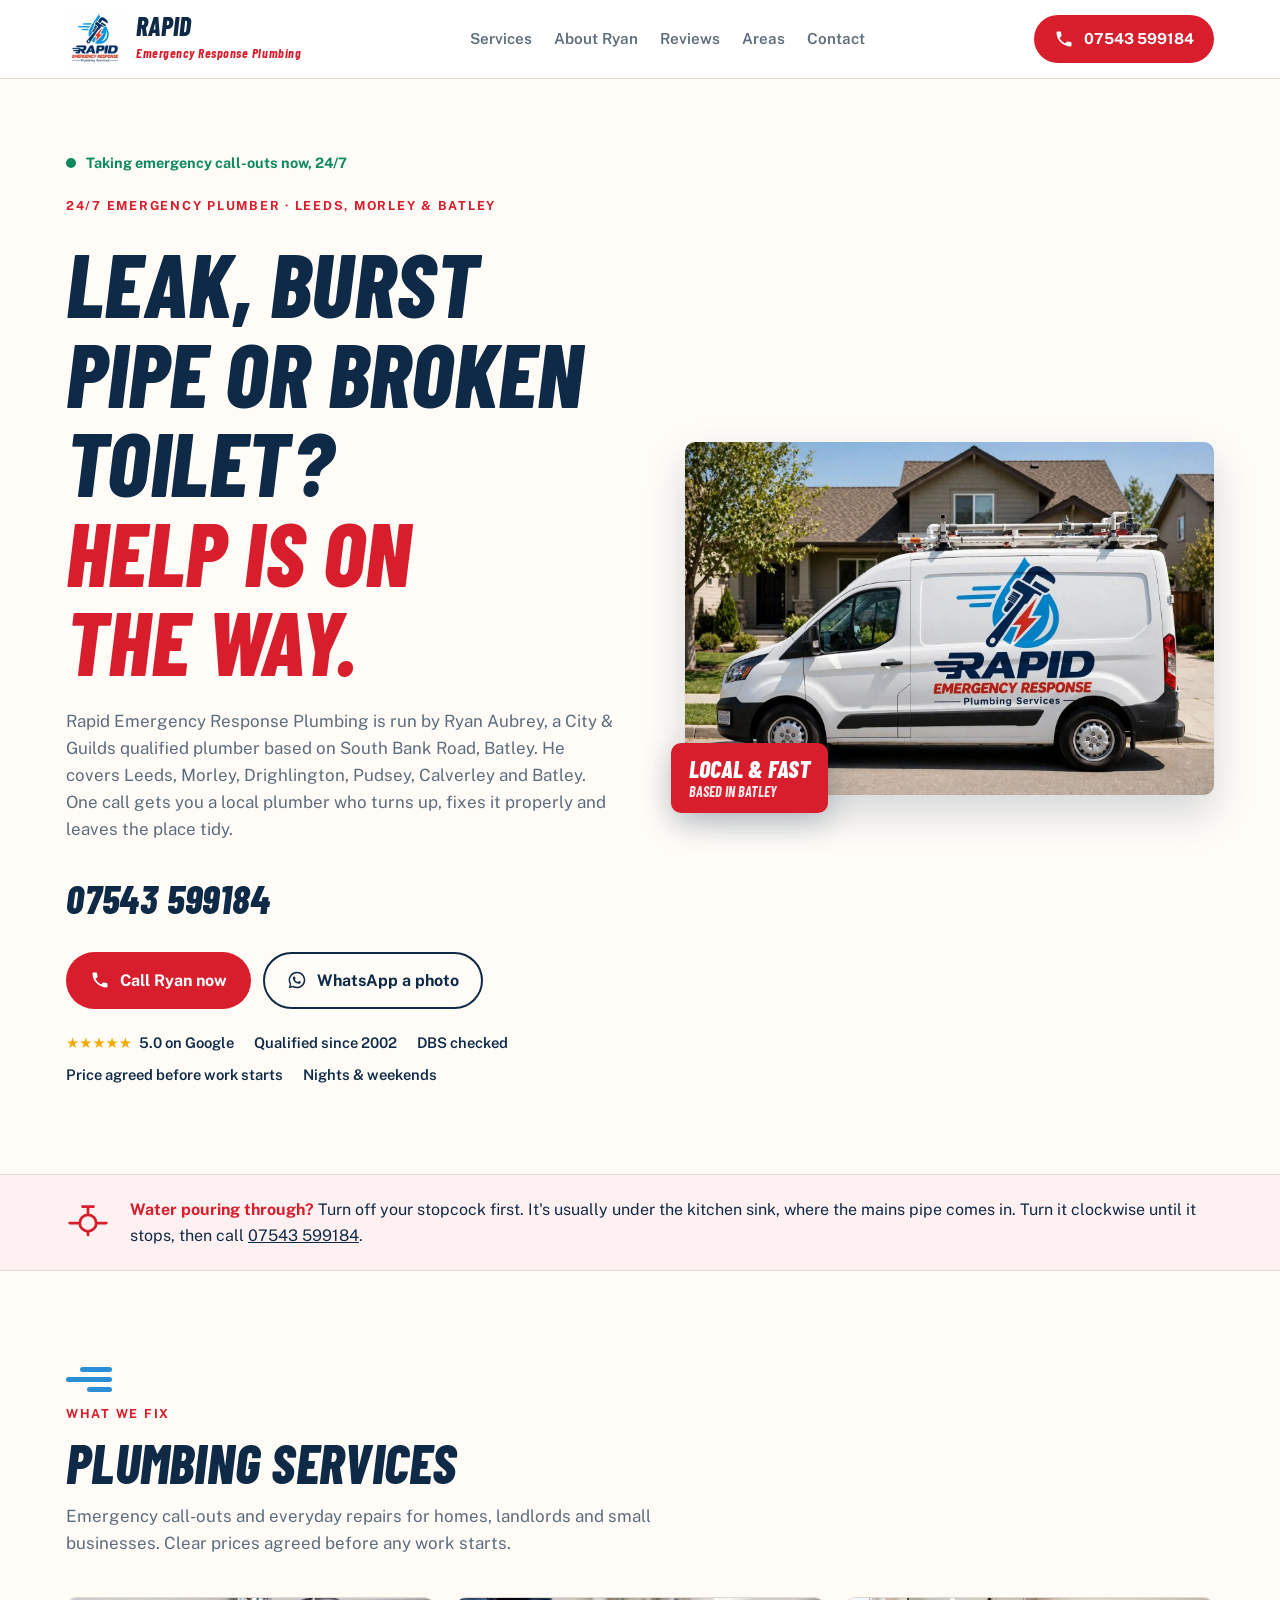
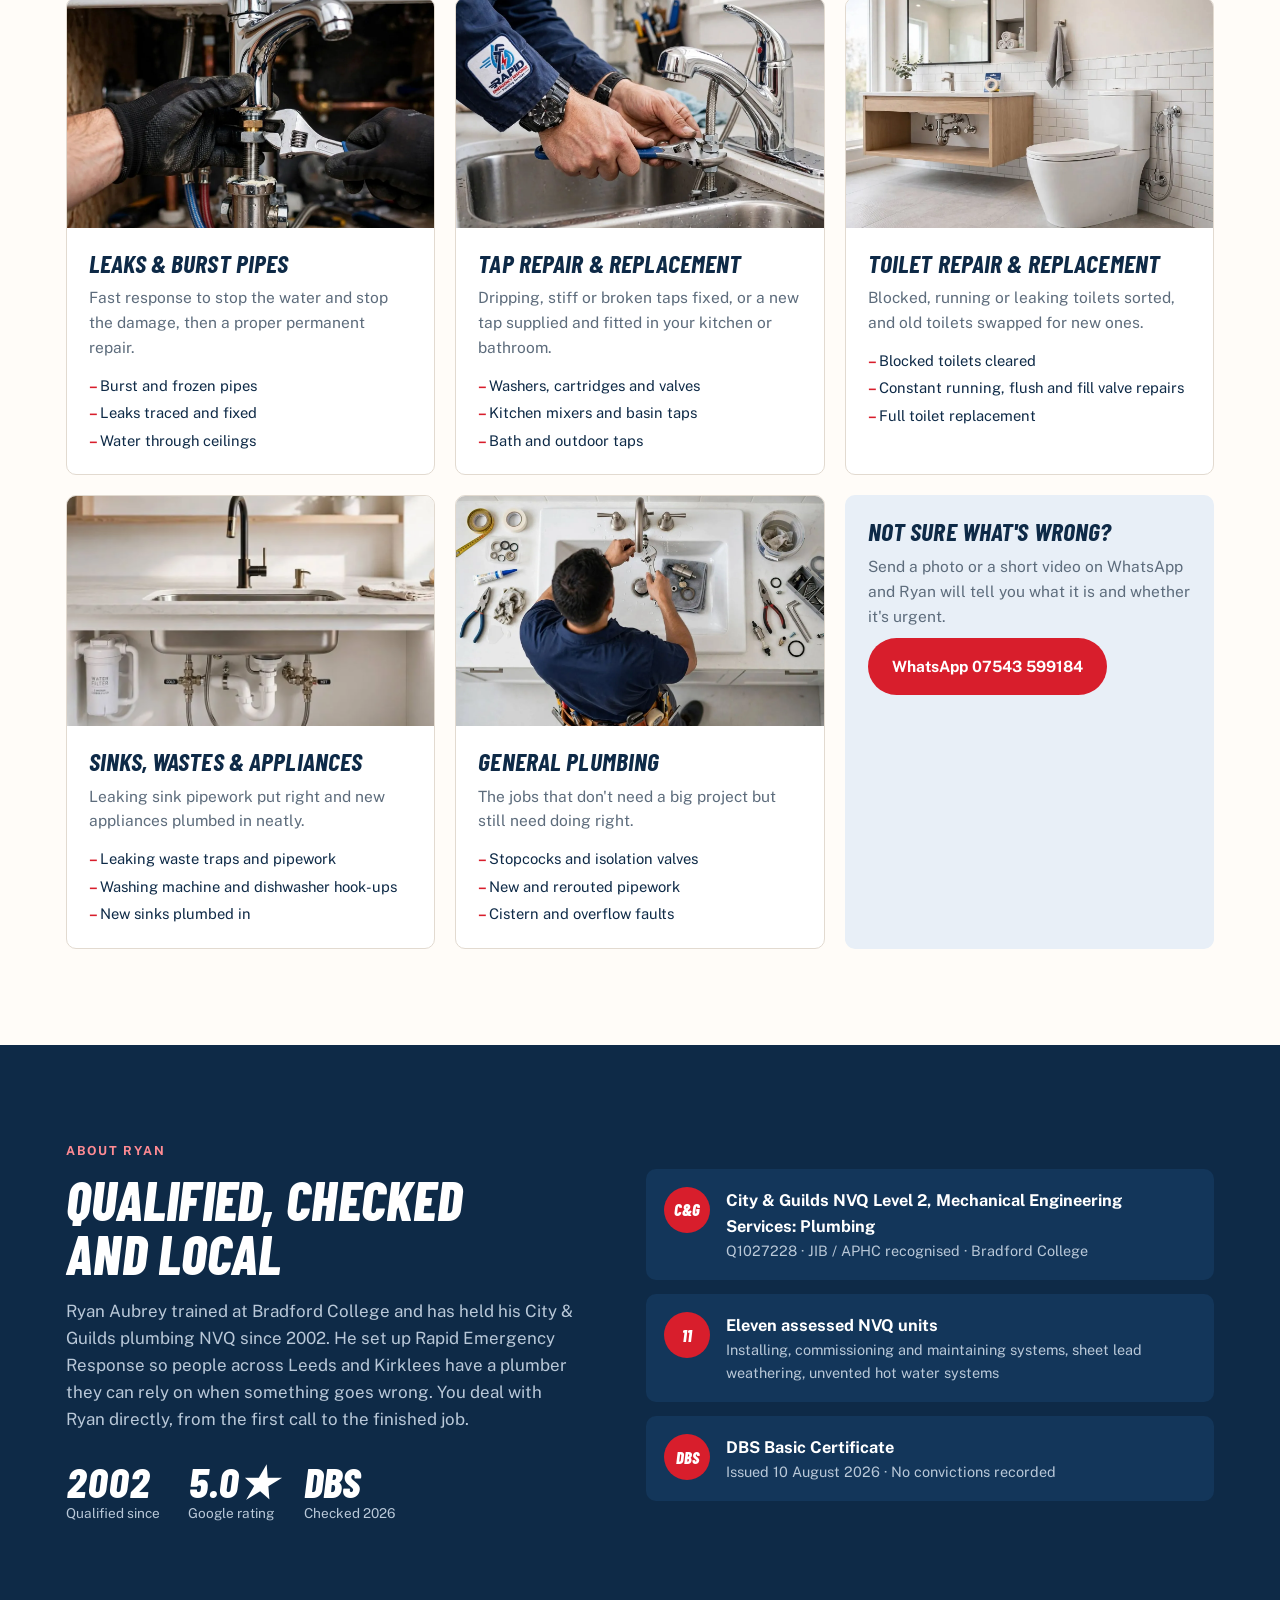
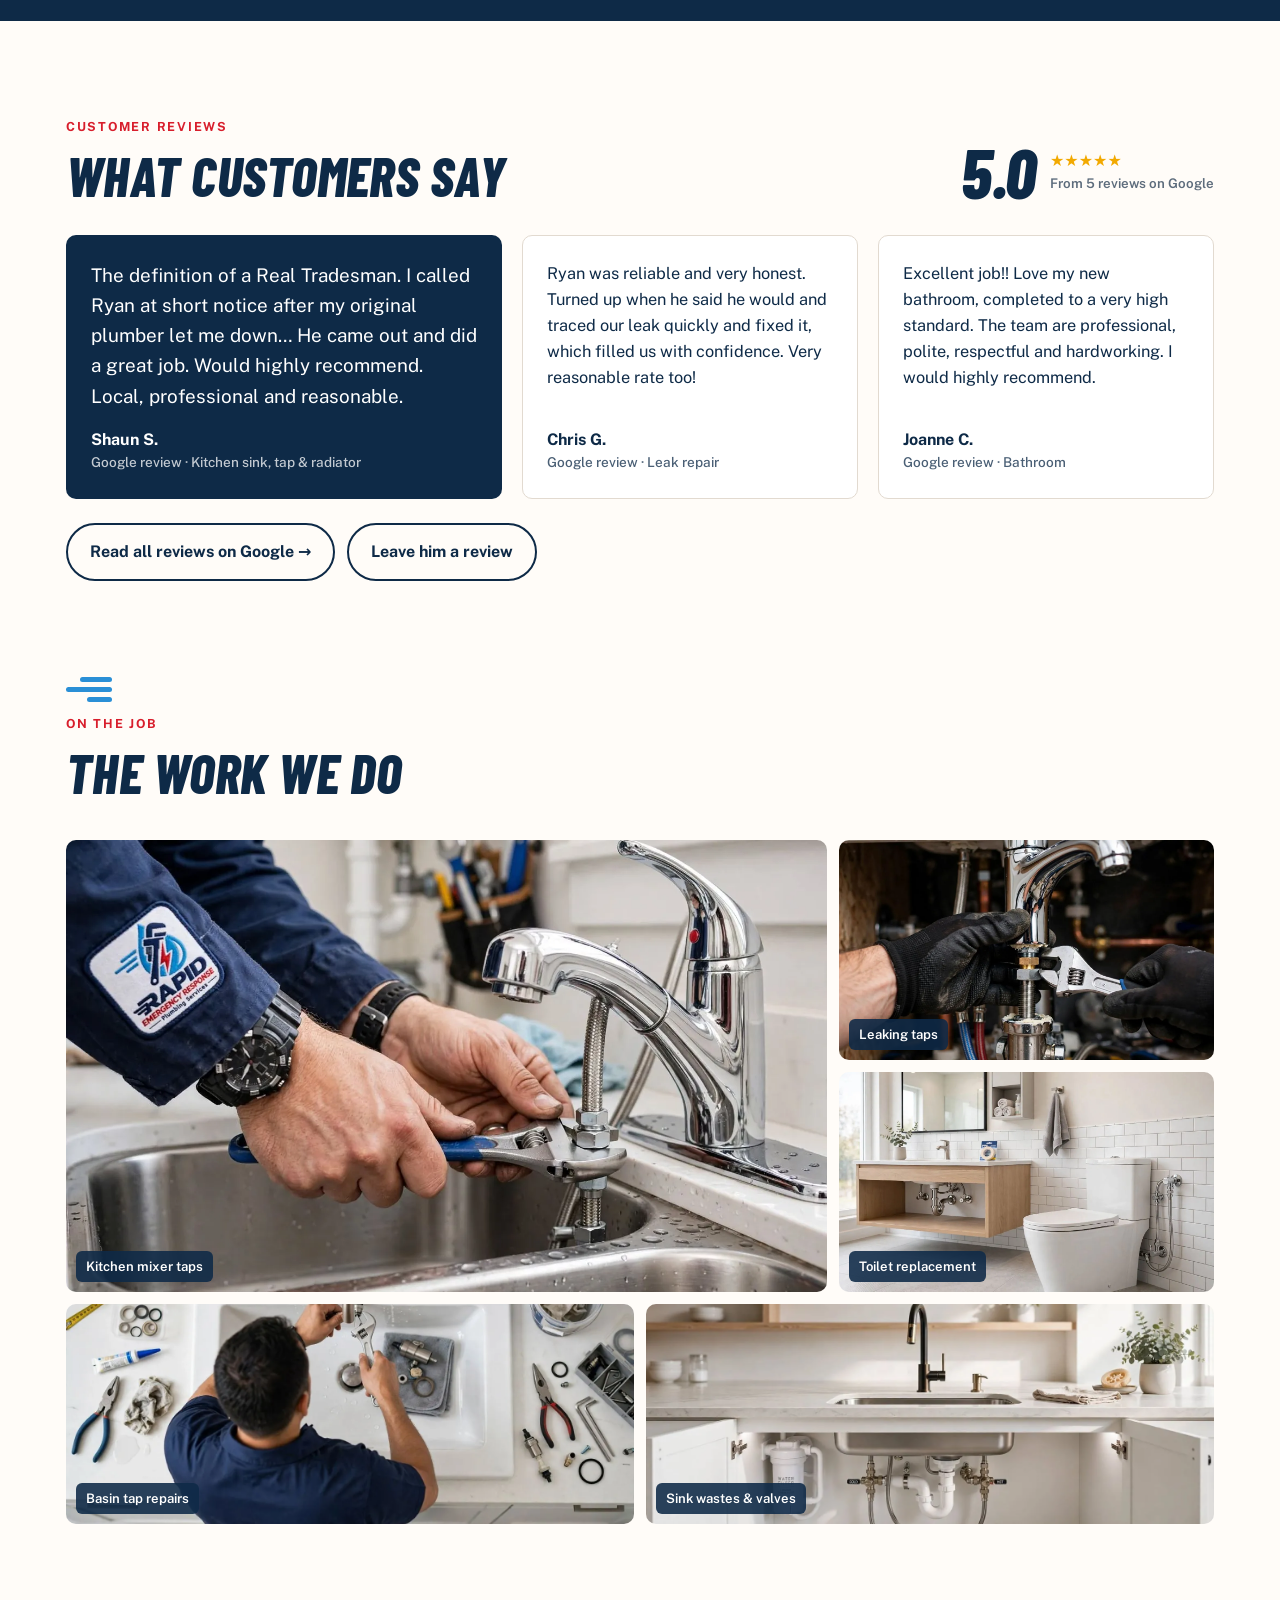
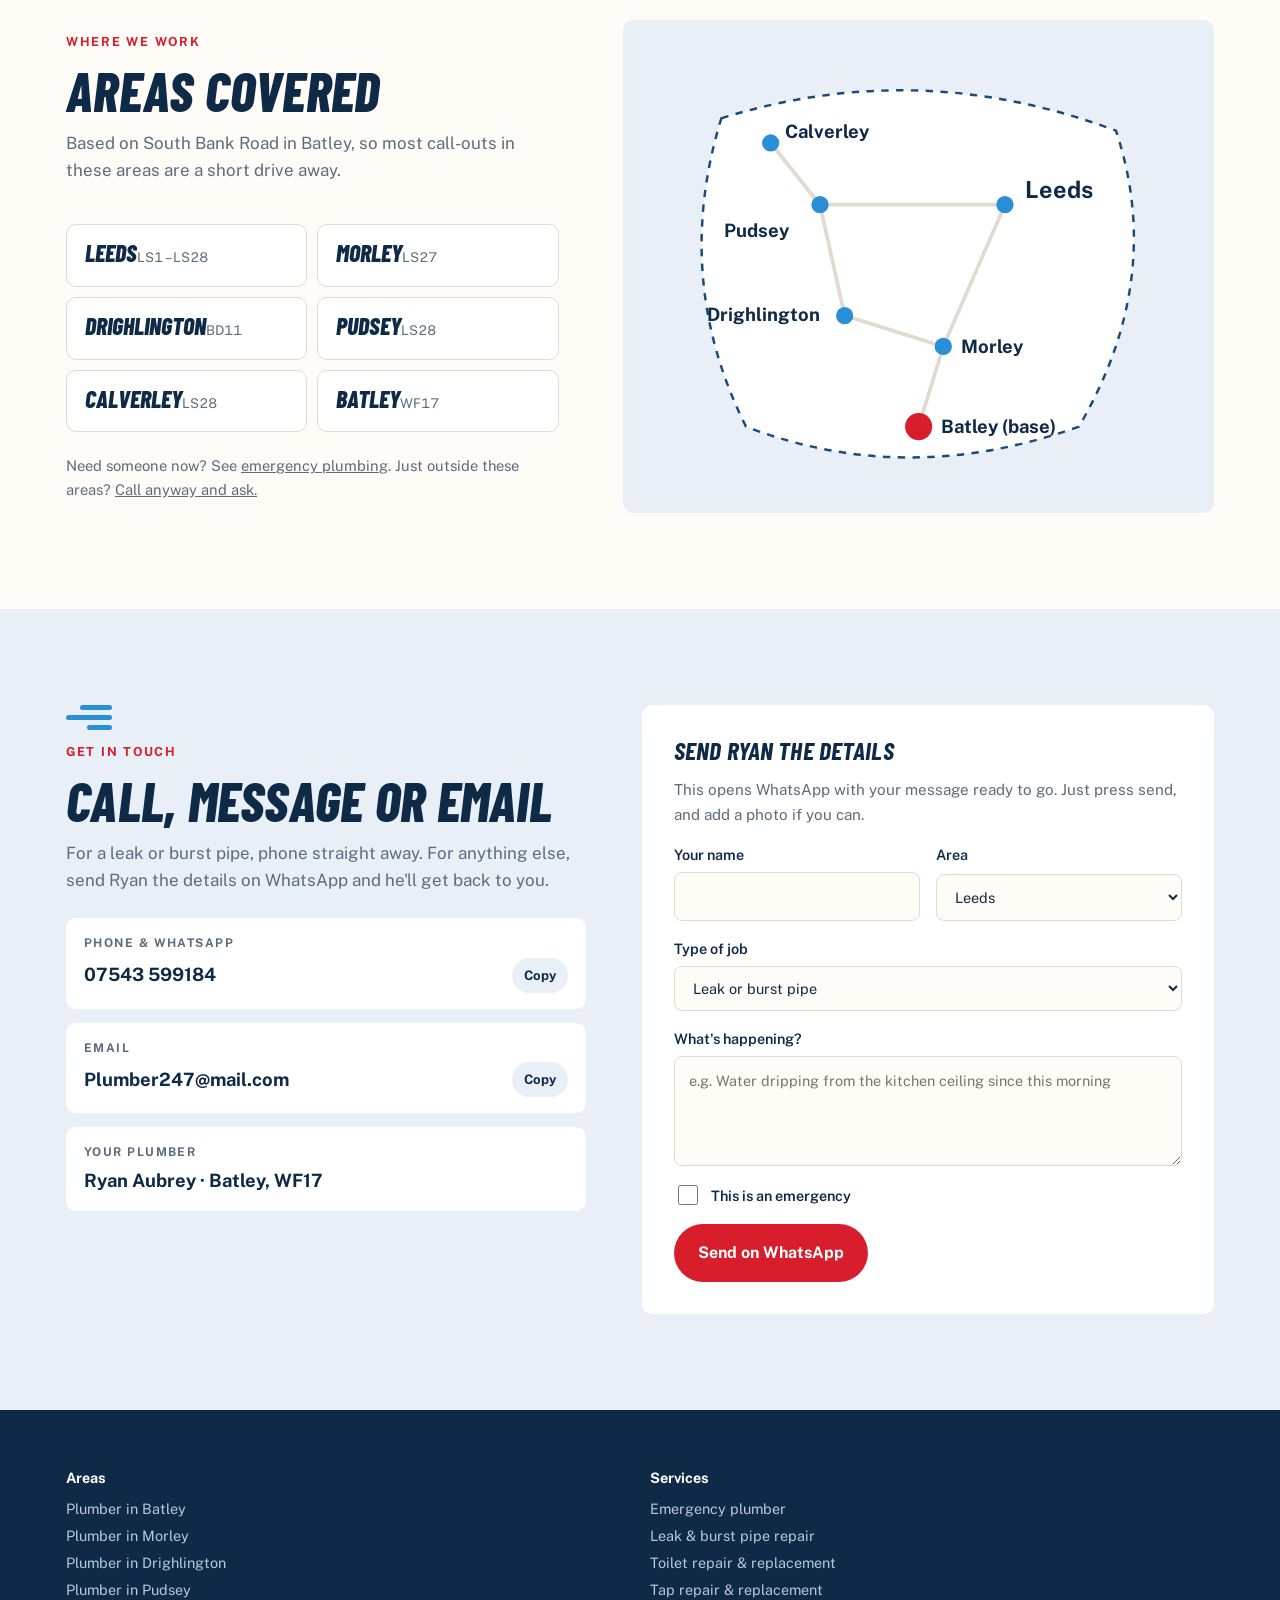
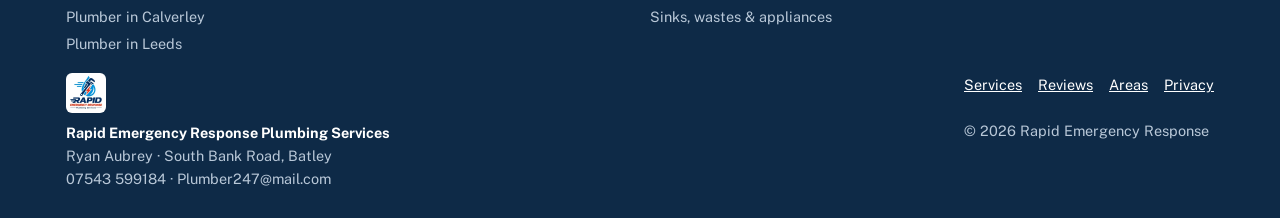
==== commit e4b50337: "Say 24/7 on the site and add opening hours to the schema Ryan takes emergency call-outs at night and" ====
--- a/public/index.html
+++ b/public/index.html
@@ -4,7 +4,7 @@
 <meta charset="utf-8">
 <meta name="viewport" content="width=device-width,initial-scale=1,viewport-fit=cover">
 <title>Emergency Plumber Leeds, Morley &amp; Batley | Rapid Emergency Response Plumbing</title>
-<meta name="description" content="Local emergency plumber Ryan Aubrey – City &amp; Guilds qualified, DBS checked, 5.0★ on Google. Leaks, burst pipes, taps and toilets across Leeds, Morley, Drighlington, Pudsey, Calverley and Batley. Call 07543 599184.">
+<meta name="description" content="24/7 local emergency plumber Ryan Aubrey – City &amp; Guilds qualified, DBS checked, 5.0★ on Google. Leaks, burst pipes, taps and toilets across Leeds, Morley, Drighlington, Pudsey, Calverley and Batley. Call 07543 599184.">
 <link rel="canonical" href="https://rapidemergencyresponse.co.uk/">
 <meta name="theme-color" content="#0e2a47">
 <meta property="og:title" content="Rapid Emergency Response Plumbing – Ryan Aubrey">
@@ -23,7 +23,7 @@
 <link rel="preconnect" href="https://fonts.gstatic.com" crossorigin>
 <link rel="stylesheet" href="https://fonts.googleapis.com/css2?family=Barlow+Condensed:ital,wght@1,700;1,800&family=Public+Sans:wght@400;500;600;700&display=swap">
 <script type="application/ld+json">
-{"@context":"https://schema.org","@type":"Plumber","@id":"https://rapidemergencyresponse.co.uk/#business","name":"Rapid Emergency Response Plumbing Services","url":"https://rapidemergencyresponse.co.uk/","image":"https://rapidemergencyresponse.co.uk/img/og.jpg","logo":"https://rapidemergencyresponse.co.uk/img/logo.webp","telephone":"+447543599184","email":"Plumber247@mail.com","founder":{"@type":"Person","name":"Ryan Aubrey"},"address":{"@type":"PostalAddress","streetAddress":"South Bank Road","addressLocality":"Batley","addressRegion":"West Yorkshire","postalCode":"WF17","addressCountry":"GB"},"areaServed":["Leeds","Morley","Drighlington","Pudsey","Calverley","Batley"],"sameAs":["https://www.google.com/maps?cid=15060057663350423494"]}
+{"@context":"https://schema.org","@type":"Plumber","@id":"https://rapidemergencyresponse.co.uk/#business","name":"Rapid Emergency Response Plumbing Services","url":"https://rapidemergencyresponse.co.uk/","image":"https://rapidemergencyresponse.co.uk/img/og.jpg","logo":"https://rapidemergencyresponse.co.uk/img/logo.webp","telephone":"+447543599184","email":"Plumber247@mail.com","founder":{"@type":"Person","name":"Ryan Aubrey"},"address":{"@type":"PostalAddress","streetAddress":"South Bank Road","addressLocality":"Batley","addressRegion":"West Yorkshire","postalCode":"WF17","addressCountry":"GB"},"areaServed":["Leeds","Morley","Drighlington","Pudsey","Calverley","Batley"],"openingHoursSpecification":[{"@type":"OpeningHoursSpecification","dayOfWeek":["Monday","Tuesday","Wednesday","Thursday","Friday","Saturday","Sunday"],"opens":"00:00","closes":"23:59"}],"sameAs":["https://www.google.com/maps?cid=15060057663350423494"]}
 </script>
 <link rel="stylesheet" href="styles.css">
 </head>
@@ -49,8 +49,8 @@
   <section class="hero">
     <div class="wrap">
       <div class="hero-copy">
-        <span class="status">Taking emergency call-outs now</span>
-        <span class="eyebrow">Emergency plumber · Leeds, Morley &amp; Batley</span>
+        <span class="status">Taking emergency call-outs now, 24/7</span>
+        <span class="eyebrow">24/7 emergency plumber · Leeds, Morley &amp; Batley</span>
         <h1>Leak, burst pipe or broken toilet? <em>Help is on the way.</em></h1>
         <p class="lede">Rapid Emergency Response Plumbing is run by Ryan Aubrey, a City &amp; Guilds qualified plumber based on South Bank Road, Batley. He covers Leeds, Morley, Drighlington, Pudsey, Calverley and Batley. One call gets you a local plumber who turns up, fixes it properly and leaves the place tidy.</p>
         <div class="phone-big">07543 599184</div>
@@ -69,6 +69,7 @@
           <span>Qualified since 2002</span>
           <span>DBS checked</span>
           <span>Price agreed before work starts</span>
+          <span>Nights &amp; weekends</span>
         </div>
       </div>
       <div class="hero-photo">
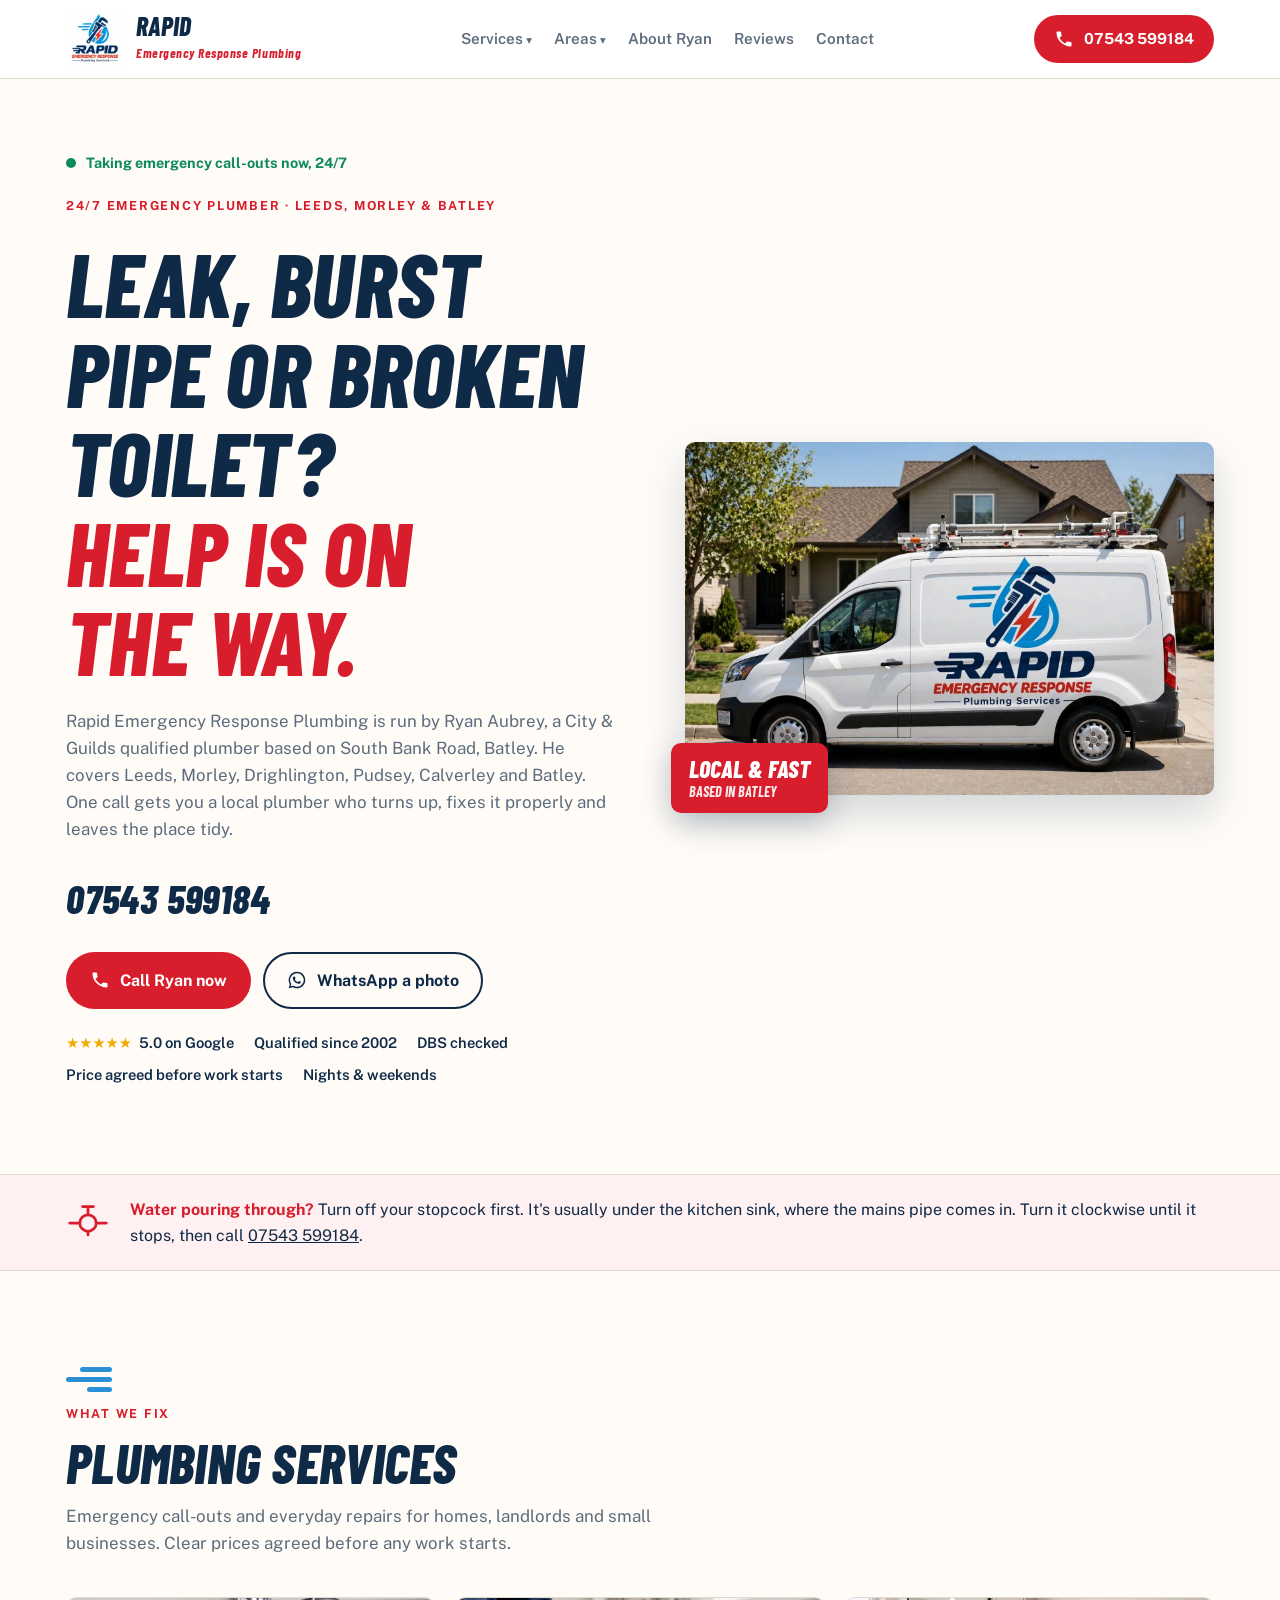
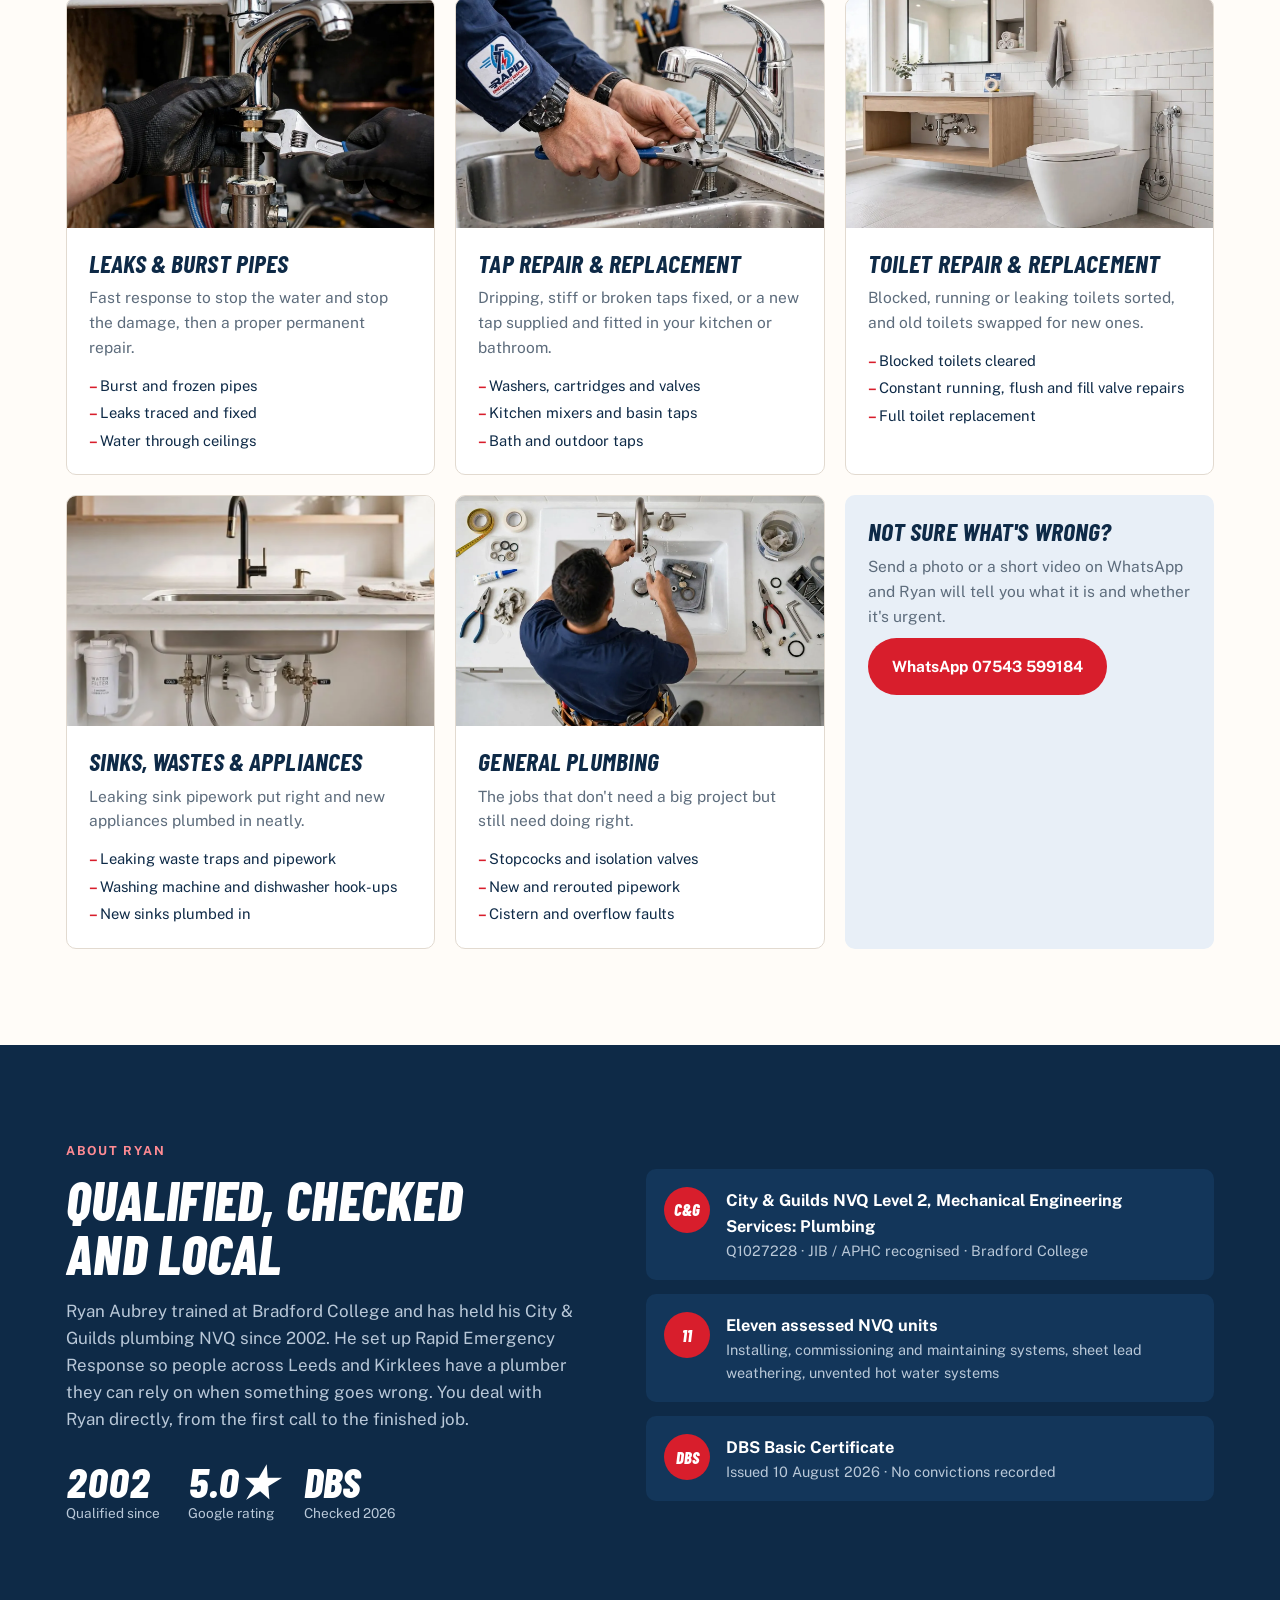
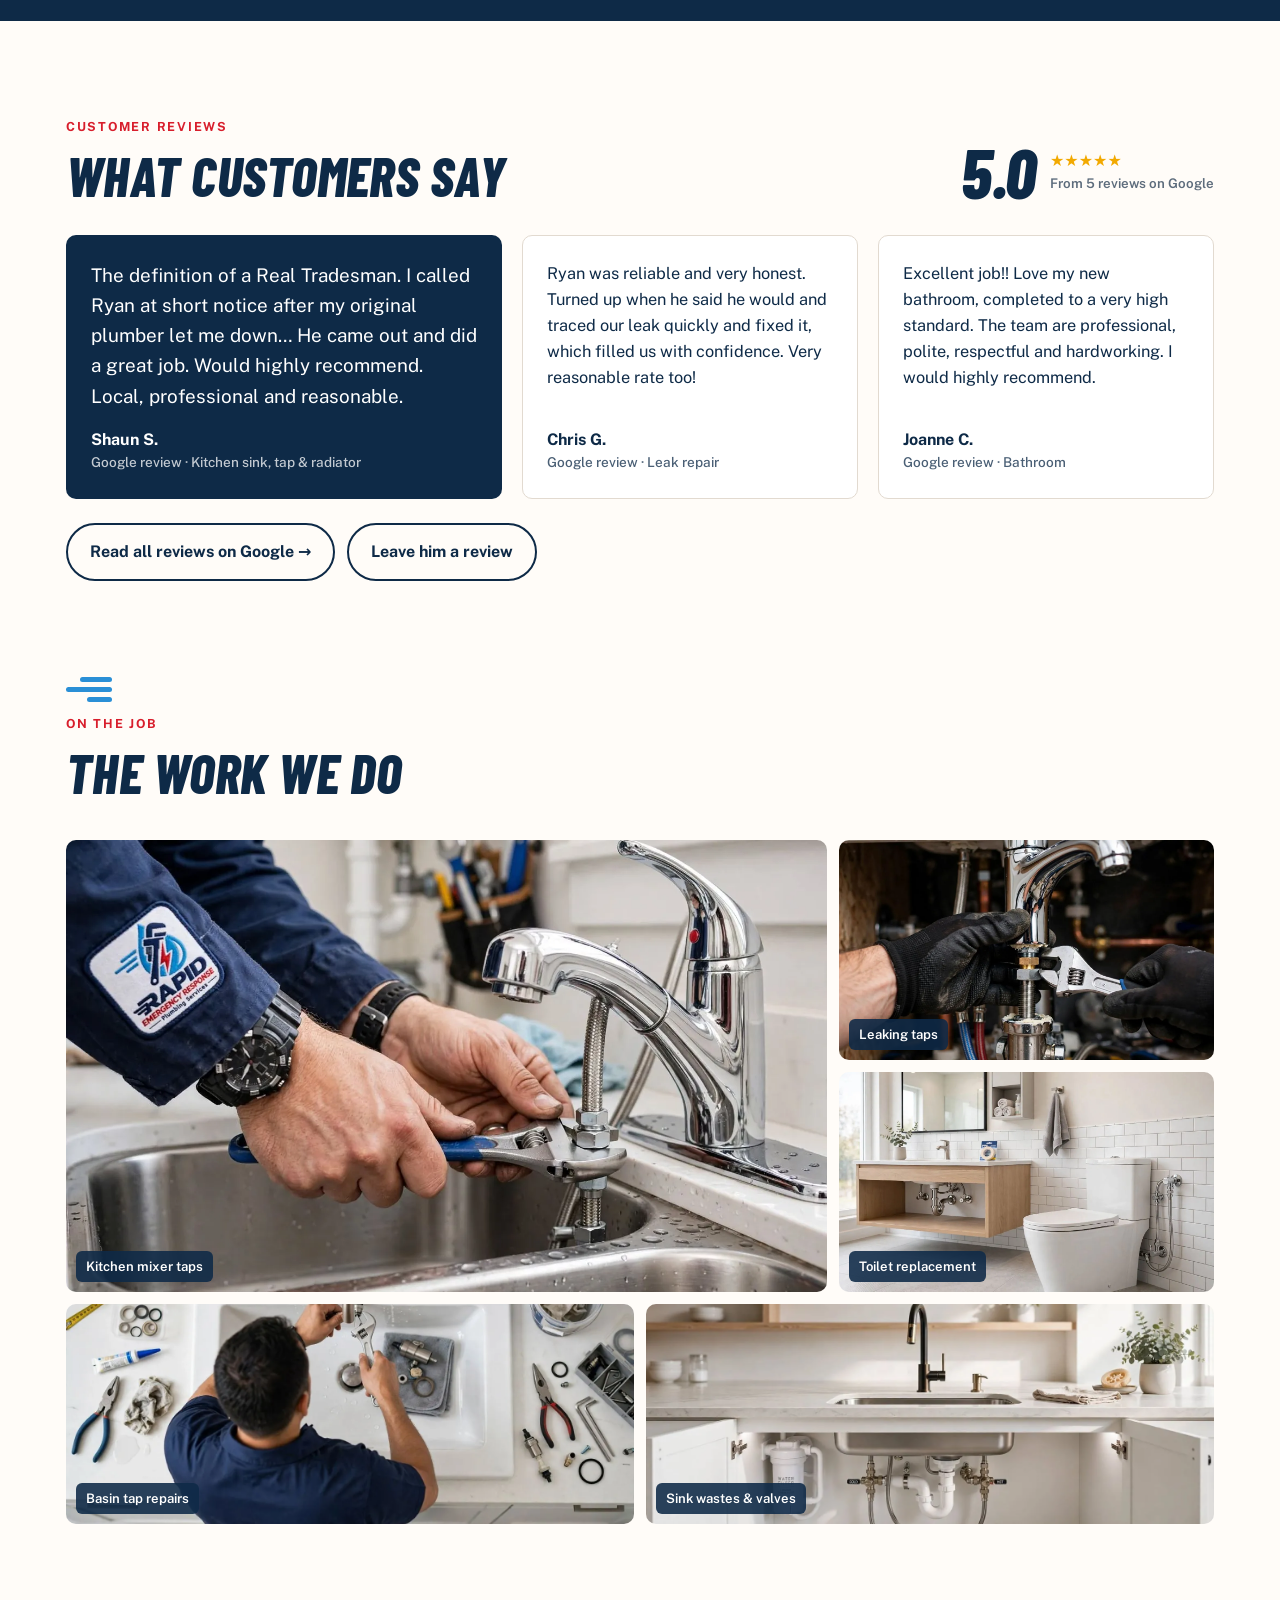
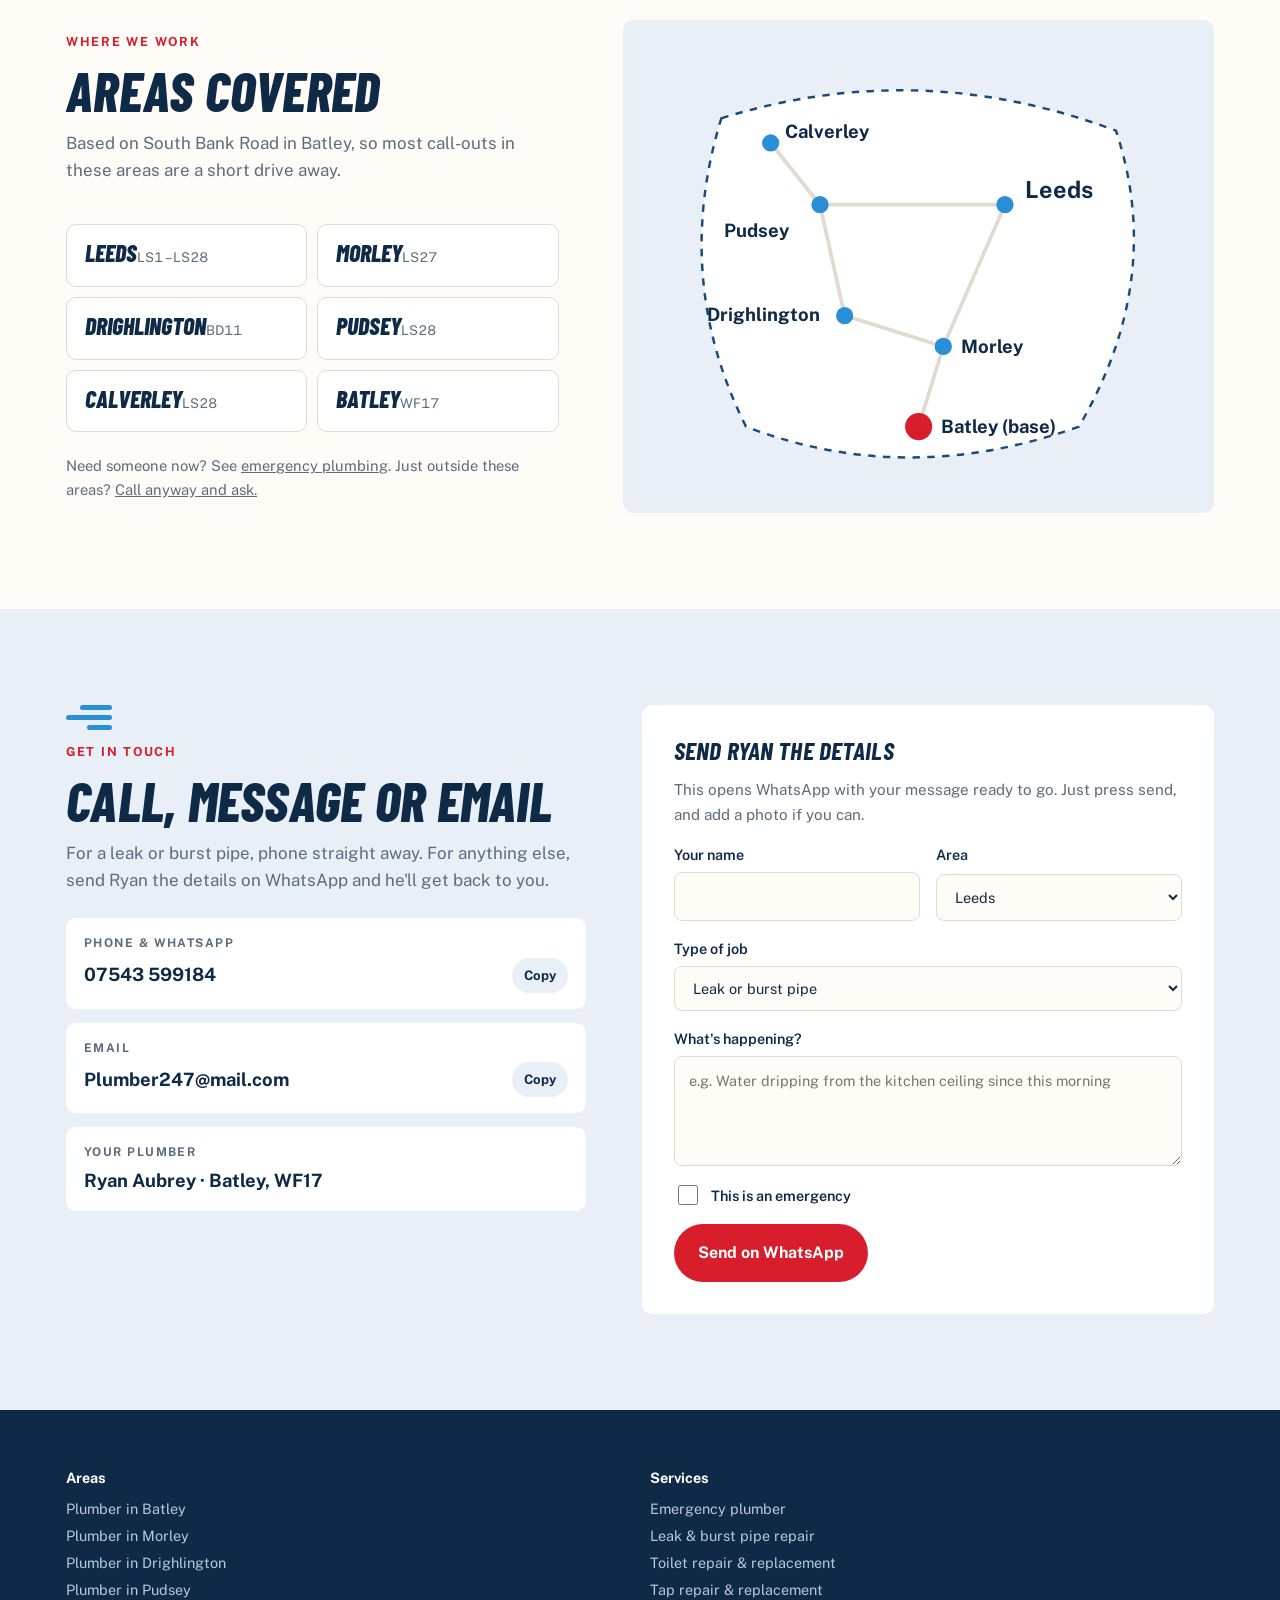
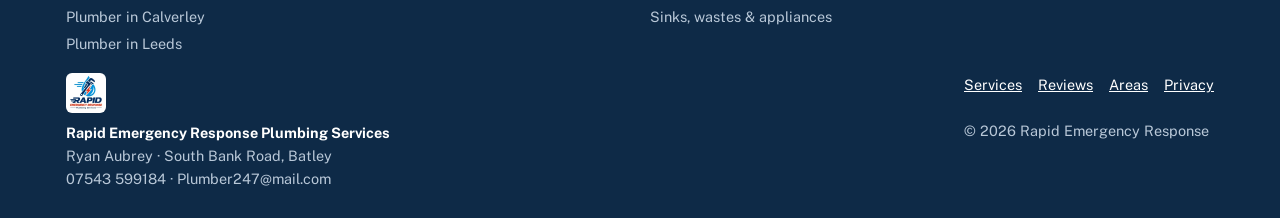
==== commit 68c92357: "Add Services and Areas dropdowns to the top menu Co-Authored-By: Claude Opus 5.5 <noreply@anthropic." ====
--- a/public/index.html
+++ b/public/index.html
@@ -36,7 +36,7 @@
       <div><b>Rapid</b><small>Emergency Response Plumbing</small></div>
     </a>
     <nav class="nav" aria-label="Main">
-      <a href="#services">Services</a><a href="#about">About Ryan</a><a href="#reviews">Reviews</a><a href="#areas">Areas</a><a href="#contact">Contact</a>
+      <div class="dd"><a href="#services">Services</a><div class="dd-menu"><a href="emergency-plumber">Emergency plumber</a><a href="leak-repair">Leak & burst pipe repair</a><a href="toilet-repair">Toilet repair & replacement</a><a href="tap-repair">Tap repair & replacement</a><a href="sink-plumbing">Sinks, wastes & appliances</a></div></div><div class="dd"><a href="#areas">Areas</a><div class="dd-menu"><a href="plumber-batley">Batley</a><a href="plumber-morley">Morley</a><a href="plumber-drighlington">Drighlington</a><a href="plumber-pudsey">Pudsey</a><a href="plumber-calverley">Calverley</a><a href="plumber-leeds">Leeds</a></div></div><a href="#about">About Ryan</a><a href="#reviews">Reviews</a><a href="#contact">Contact</a>
     </nav>
     <a class="btn btn-red" href="tel:+447543599184" aria-label="Call 07543 599184">
       <svg viewBox="0 0 24 24" fill="currentColor" aria-hidden="true"><path d="M6.6 10.8a15.1 15.1 0 0 0 6.6 6.6l2.2-2.2c.3-.3.7-.4 1-.2 1.1.4 2.3.6 3.6.6.6 0 1 .4 1 1V20c0 .6-.4 1-1 1A17 17 0 0 1 3 4c0-.6.4-1 1-1h3.5c.6 0 1 .4 1 1 0 1.3.2 2.5.6 3.6.1.3 0 .7-.2 1z"/></svg>
--- a/public/styles.css
+++ b/public/styles.css
@@ -231,3 +231,13 @@
 .foot-links a{display:block;color:#b9c8d8;text-decoration:none;padding:2px 0}
 .foot-links a:hover{color:#fff}
 @media (max-width:860px){.two-col{grid-template-columns:1fr}.side{position:static}}
+
+/* header dropdowns */
+.nav{align-items:center}
+.dd{position:relative}
+.dd>a::after{content:" ▾";font-size:.75em}
+.dd-menu{display:none;position:absolute;left:-14px;top:100%;padding:8px;min-width:230px;background:var(--paper);border:1px solid var(--line);border-radius:var(--radius);box-shadow:0 14px 30px rgba(14,42,71,.15);z-index:40}
+.dd-menu a{display:block;padding:8px 10px;border-radius:6px;color:var(--ink)}
+.dd-menu a:hover{background:var(--blue-soft)}
+.dd:hover .dd-menu,.dd:focus-within .dd-menu{display:block}
+.dd::after{content:"";position:absolute;left:0;right:0;top:100%;height:10px}
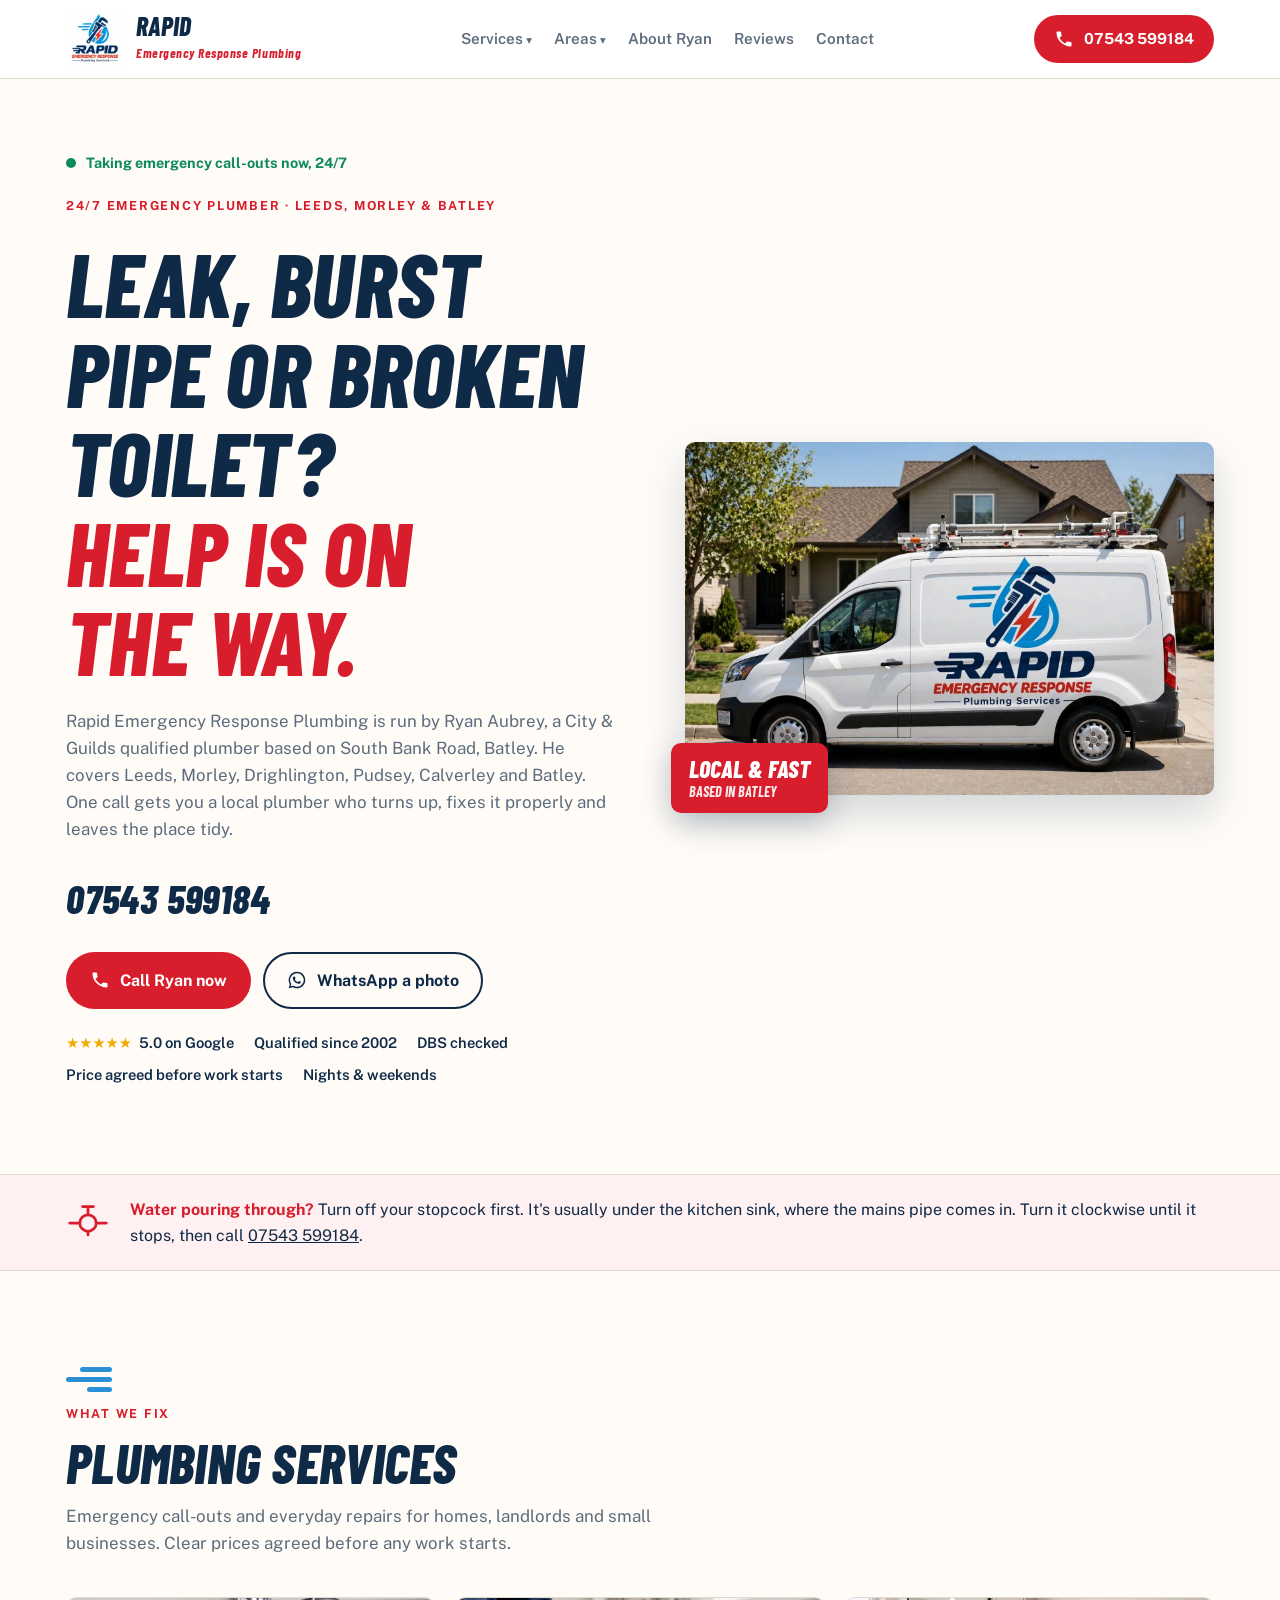
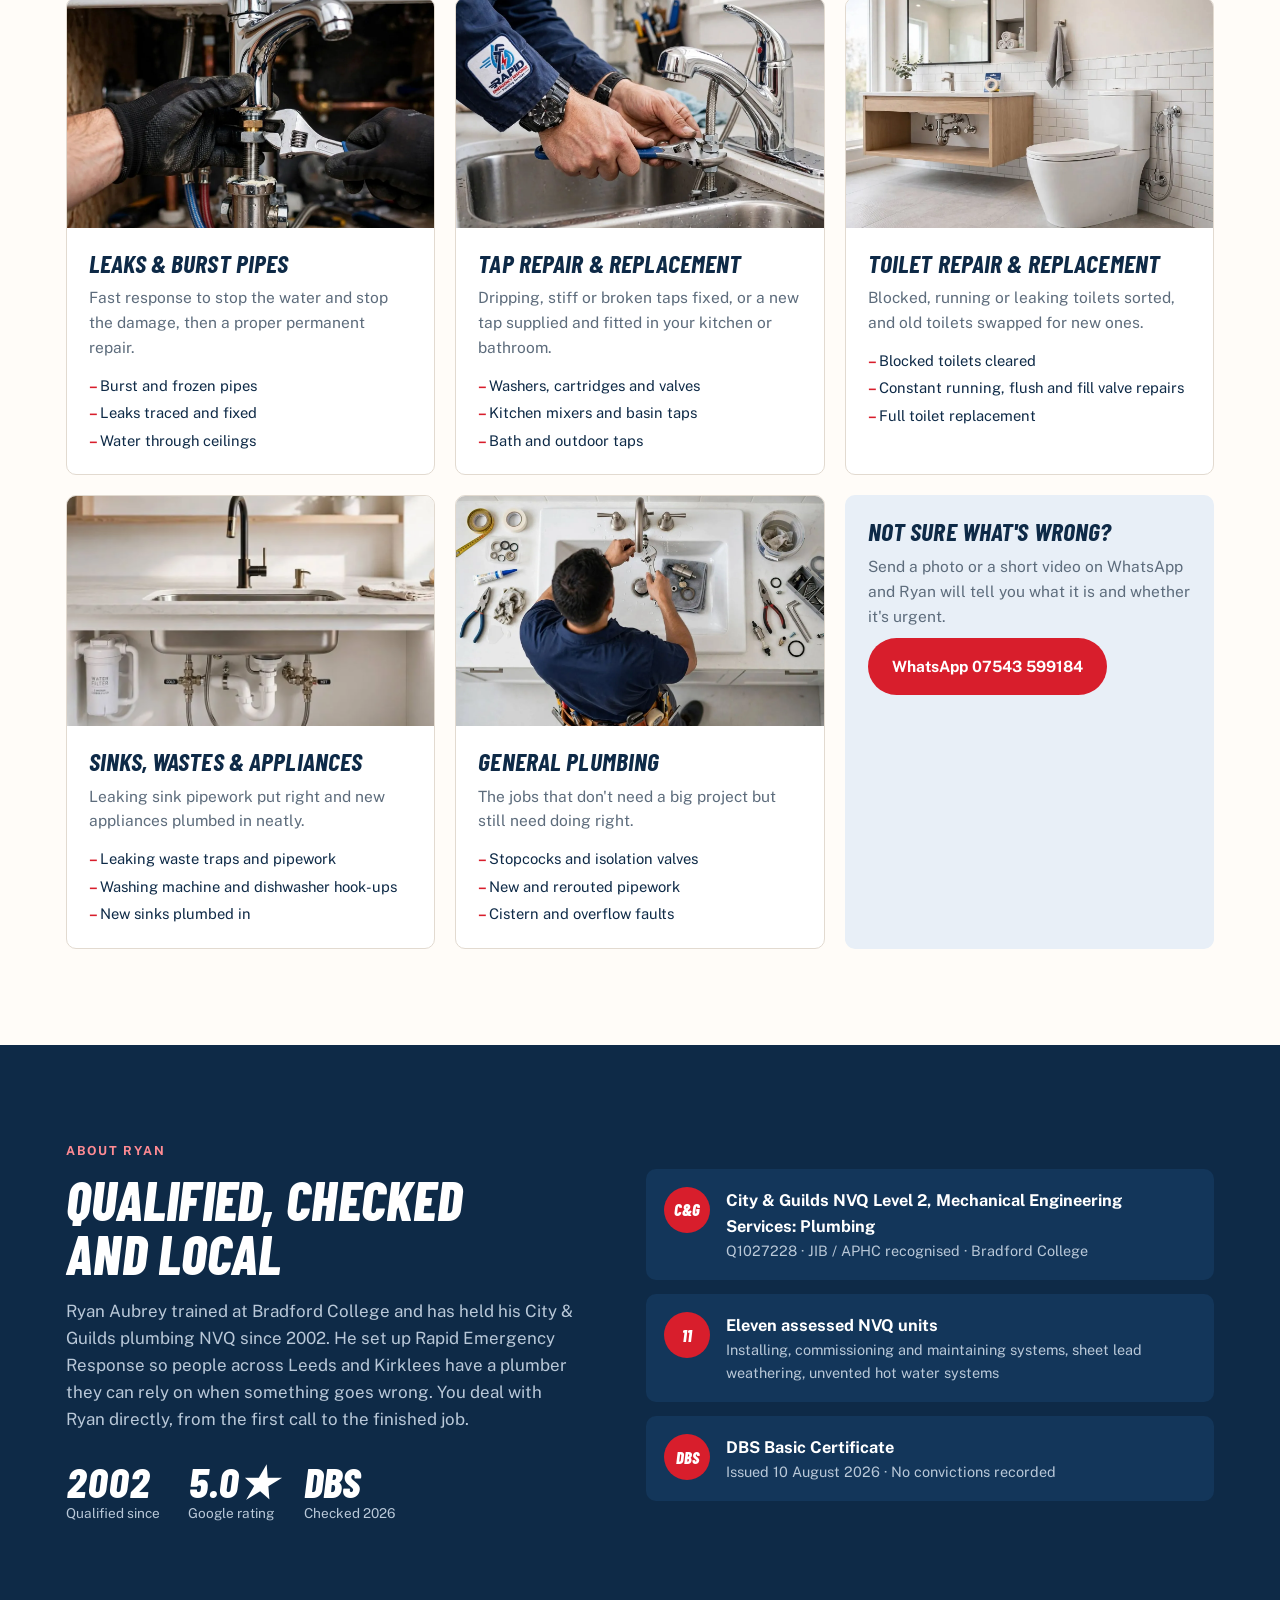
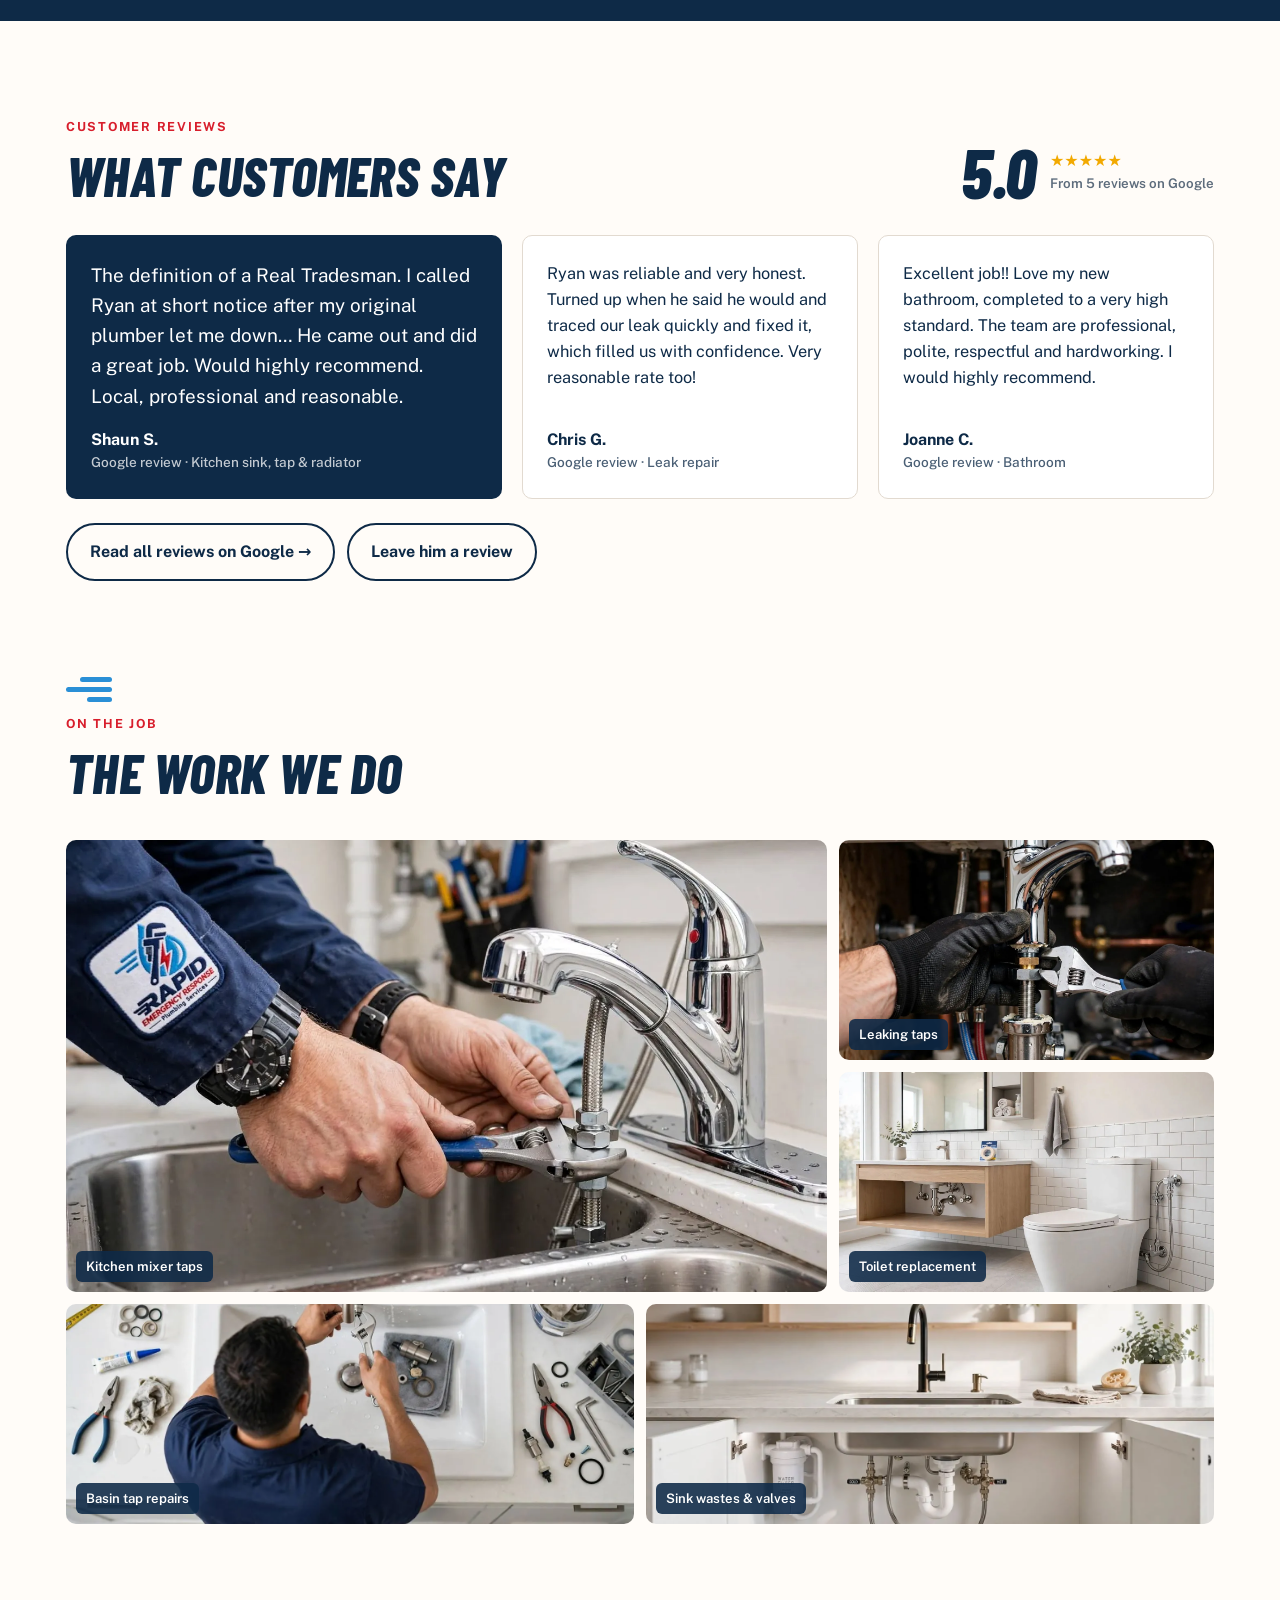
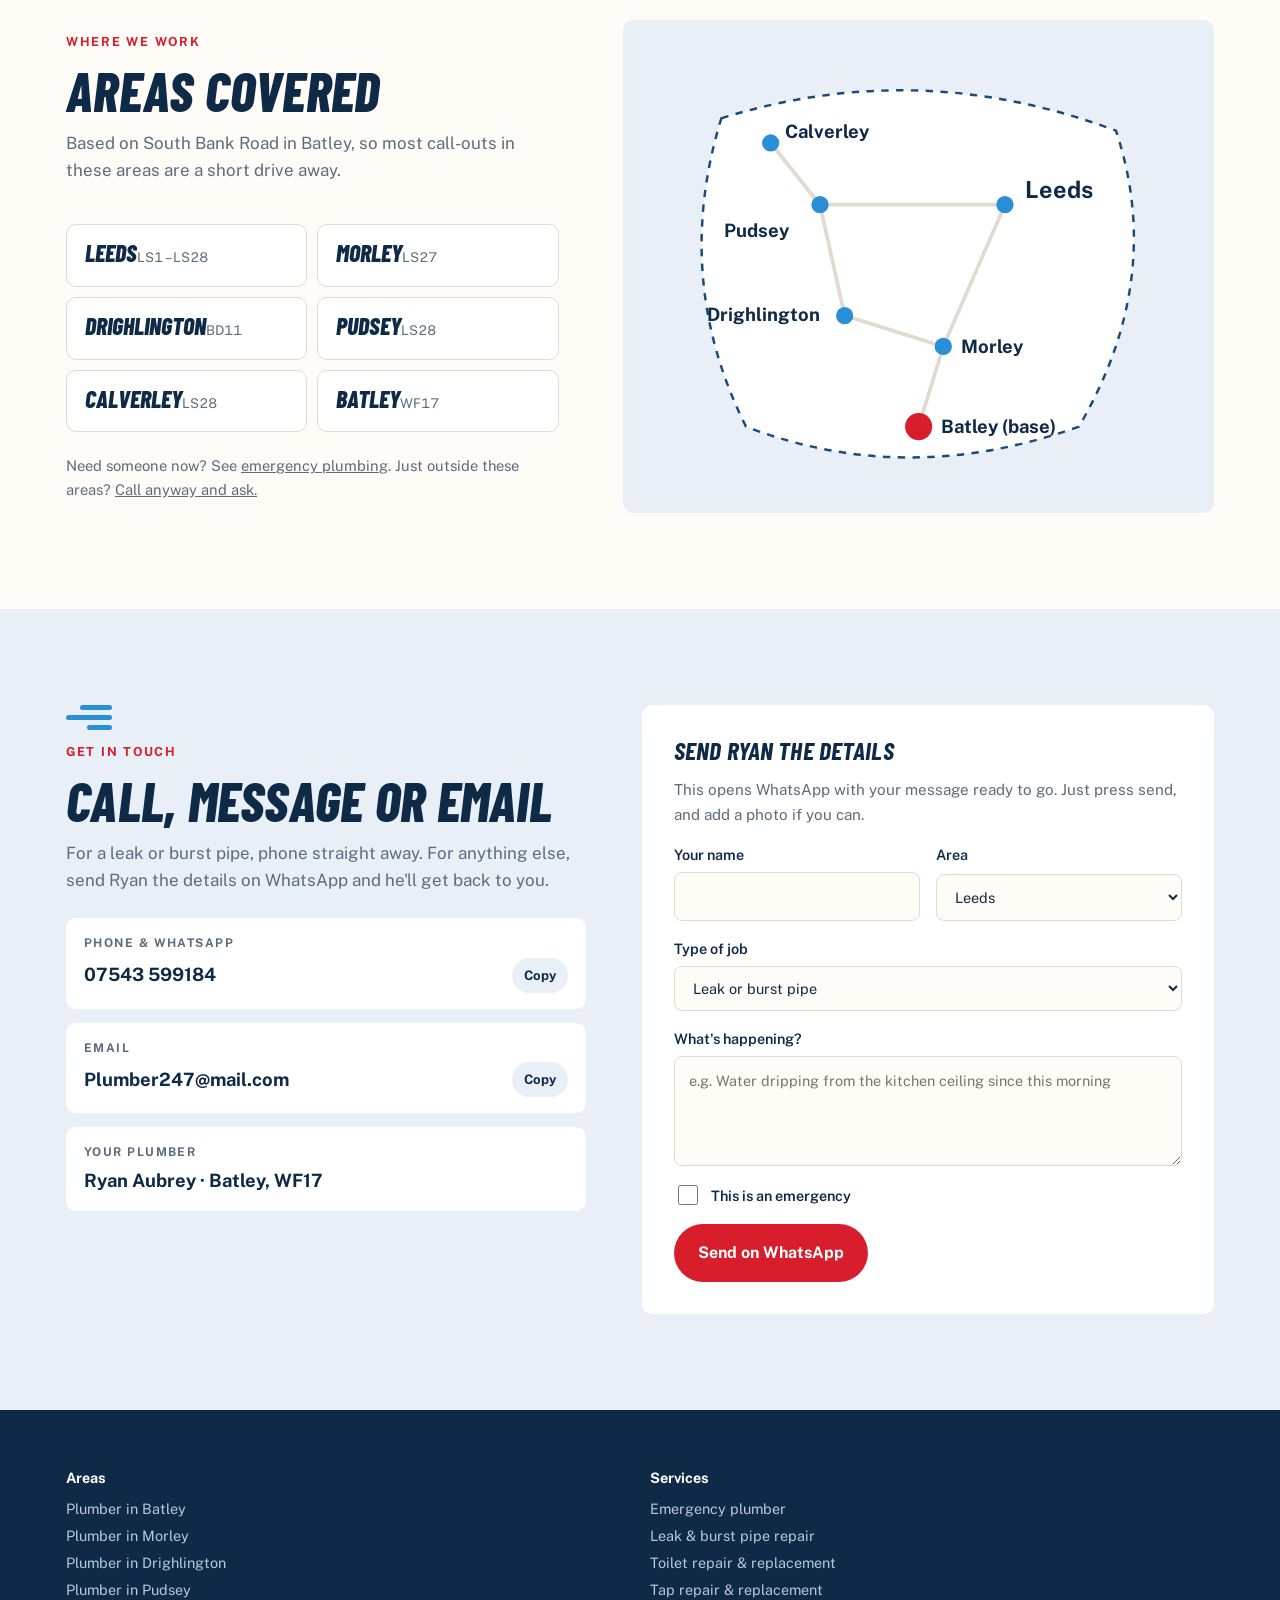
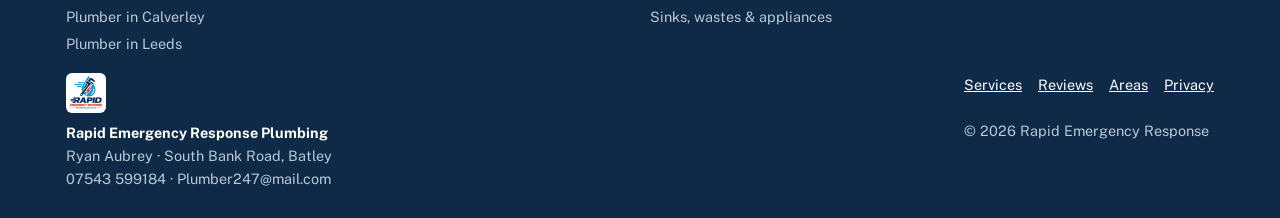
==== commit 50a23c7d: "Use the shorter business name everywhere Rapid Emergency Response Plumbing, to match the Google Busi" ====
--- a/public/index.html
+++ b/public/index.html
@@ -23,7 +23,7 @@
 <link rel="preconnect" href="https://fonts.gstatic.com" crossorigin>
 <link rel="stylesheet" href="https://fonts.googleapis.com/css2?family=Barlow+Condensed:ital,wght@1,700;1,800&family=Public+Sans:wght@400;500;600;700&display=swap">
 <script type="application/ld+json">
-{"@context":"https://schema.org","@type":"Plumber","@id":"https://rapidemergencyresponse.co.uk/#business","name":"Rapid Emergency Response Plumbing Services","url":"https://rapidemergencyresponse.co.uk/","image":"https://rapidemergencyresponse.co.uk/img/og.jpg","logo":"https://rapidemergencyresponse.co.uk/img/logo.webp","telephone":"+447543599184","email":"Plumber247@mail.com","founder":{"@type":"Person","name":"Ryan Aubrey"},"address":{"@type":"PostalAddress","streetAddress":"South Bank Road","addressLocality":"Batley","addressRegion":"West Yorkshire","postalCode":"WF17","addressCountry":"GB"},"areaServed":["Leeds","Morley","Drighlington","Pudsey","Calverley","Batley"],"openingHoursSpecification":[{"@type":"OpeningHoursSpecification","dayOfWeek":["Monday","Tuesday","Wednesday","Thursday","Friday","Saturday","Sunday"],"opens":"00:00","closes":"23:59"}],"sameAs":["https://www.google.com/maps?cid=15060057663350423494"]}
+{"@context":"https://schema.org","@type":"Plumber","@id":"https://rapidemergencyresponse.co.uk/#business","name":"Rapid Emergency Response Plumbing","url":"https://rapidemergencyresponse.co.uk/","image":"https://rapidemergencyresponse.co.uk/img/og.jpg","logo":"https://rapidemergencyresponse.co.uk/img/logo.webp","telephone":"+447543599184","email":"Plumber247@mail.com","founder":{"@type":"Person","name":"Ryan Aubrey"},"address":{"@type":"PostalAddress","streetAddress":"South Bank Road","addressLocality":"Batley","addressRegion":"West Yorkshire","postalCode":"WF17","addressCountry":"GB"},"areaServed":["Leeds","Morley","Drighlington","Pudsey","Calverley","Batley"],"openingHoursSpecification":[{"@type":"OpeningHoursSpecification","dayOfWeek":["Monday","Tuesday","Wednesday","Thursday","Friday","Saturday","Sunday"],"opens":"00:00","closes":"23:59"}],"sameAs":["https://www.google.com/maps?cid=15060057663350423494"]}
 </script>
 <link rel="stylesheet" href="styles.css">
 </head>
@@ -32,7 +32,7 @@
 <header class="top">
   <div class="wrap">
     <a class="brand" href="#home">
-      <img src="img/logo.webp" alt="Rapid Emergency Response Plumbing Services logo" width="58" height="58">
+      <img src="img/logo.webp" alt="Rapid Emergency Response Plumbing logo" width="58" height="58">
       <div><b>Rapid</b><small>Emergency Response Plumbing</small></div>
     </a>
     <nav class="nav" aria-label="Main">
@@ -295,7 +295,7 @@
 <footer>
   <div class="wrap">
     <nav class="foot-links" aria-label="Areas and services"><div><b>Areas</b><a href="plumber-batley">Plumber in Batley</a><a href="plumber-morley">Plumber in Morley</a><a href="plumber-drighlington">Plumber in Drighlington</a><a href="plumber-pudsey">Plumber in Pudsey</a><a href="plumber-calverley">Plumber in Calverley</a><a href="plumber-leeds">Plumber in Leeds</a></div><div><b>Services</b><a href="emergency-plumber">Emergency plumber</a><a href="leak-repair">Leak & burst pipe repair</a><a href="toilet-repair">Toilet repair & replacement</a><a href="tap-repair">Tap repair & replacement</a><a href="sink-plumbing">Sinks, wastes & appliances</a></div></nav>
-    <div><img src="img/logo.webp" alt="" width="40" height="40" style="border-radius:6px;margin-bottom:8px"><b>Rapid Emergency Response Plumbing Services</b><br>Ryan Aubrey · South Bank Road, Batley<br>07543 599184 · Plumber247@mail.com</div>
+    <div><img src="img/logo.webp" alt="" width="40" height="40" style="border-radius:6px;margin-bottom:8px"><b>Rapid Emergency Response Plumbing</b><br>Ryan Aubrey · South Bank Road, Batley<br>07543 599184 · Plumber247@mail.com</div>
     <div><nav aria-label="Footer"><a href="#services">Services</a><a href="#reviews">Reviews</a><a href="#areas">Areas</a><a href="/privacy">Privacy</a></nav><br>© 2026 Rapid Emergency Response</div>
   </div>
 </footer>
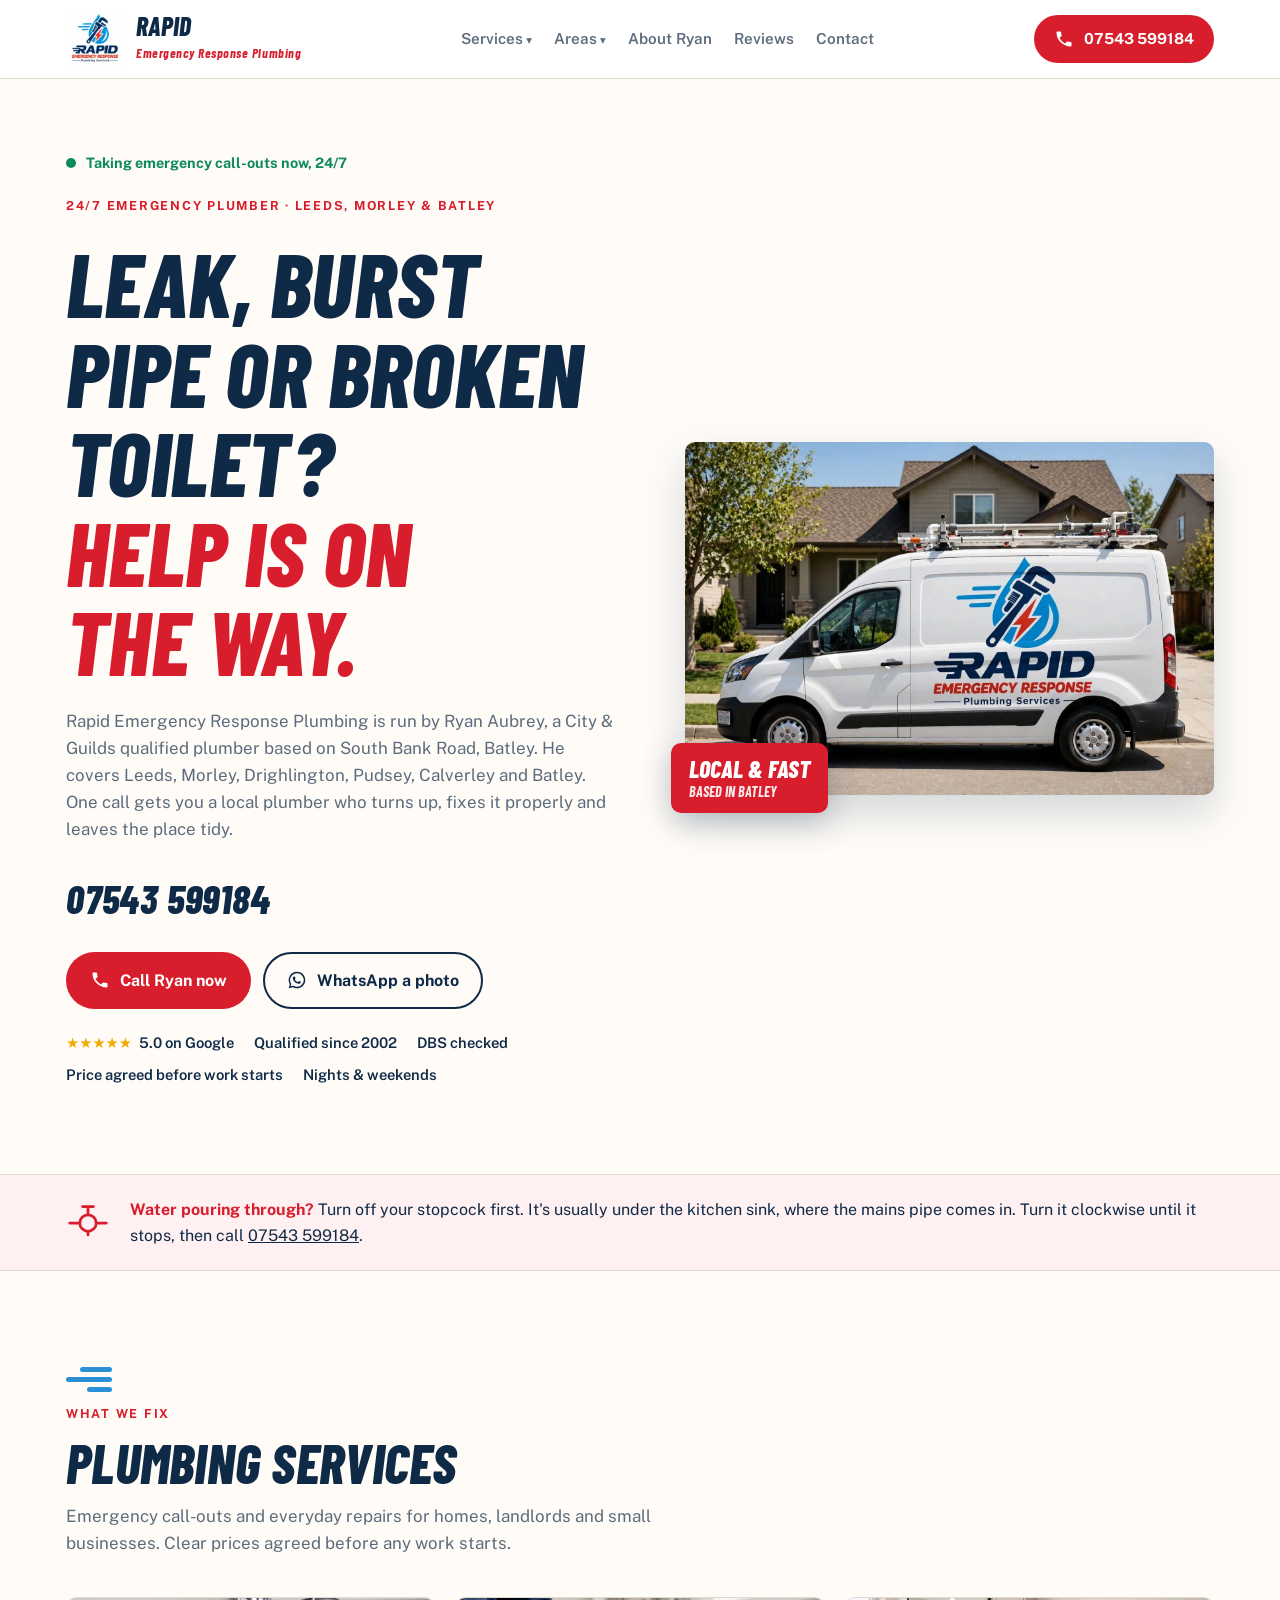
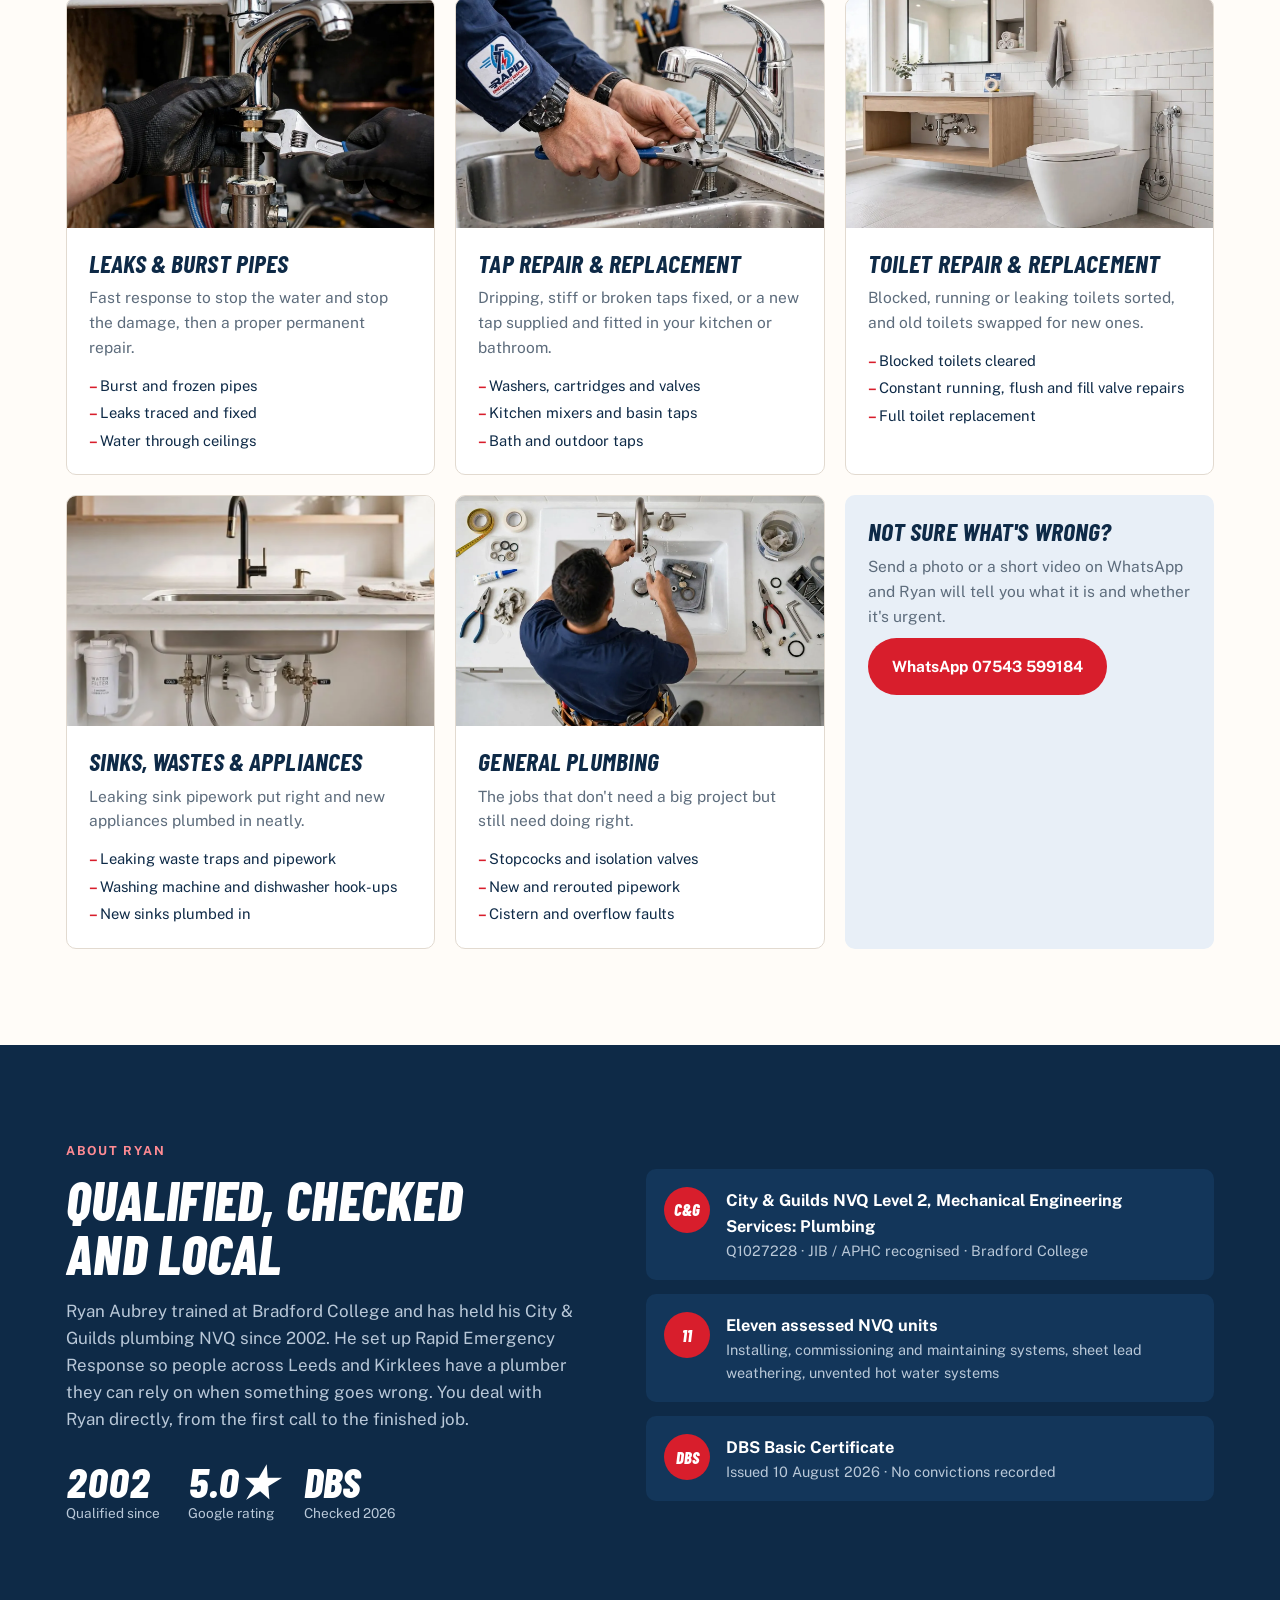
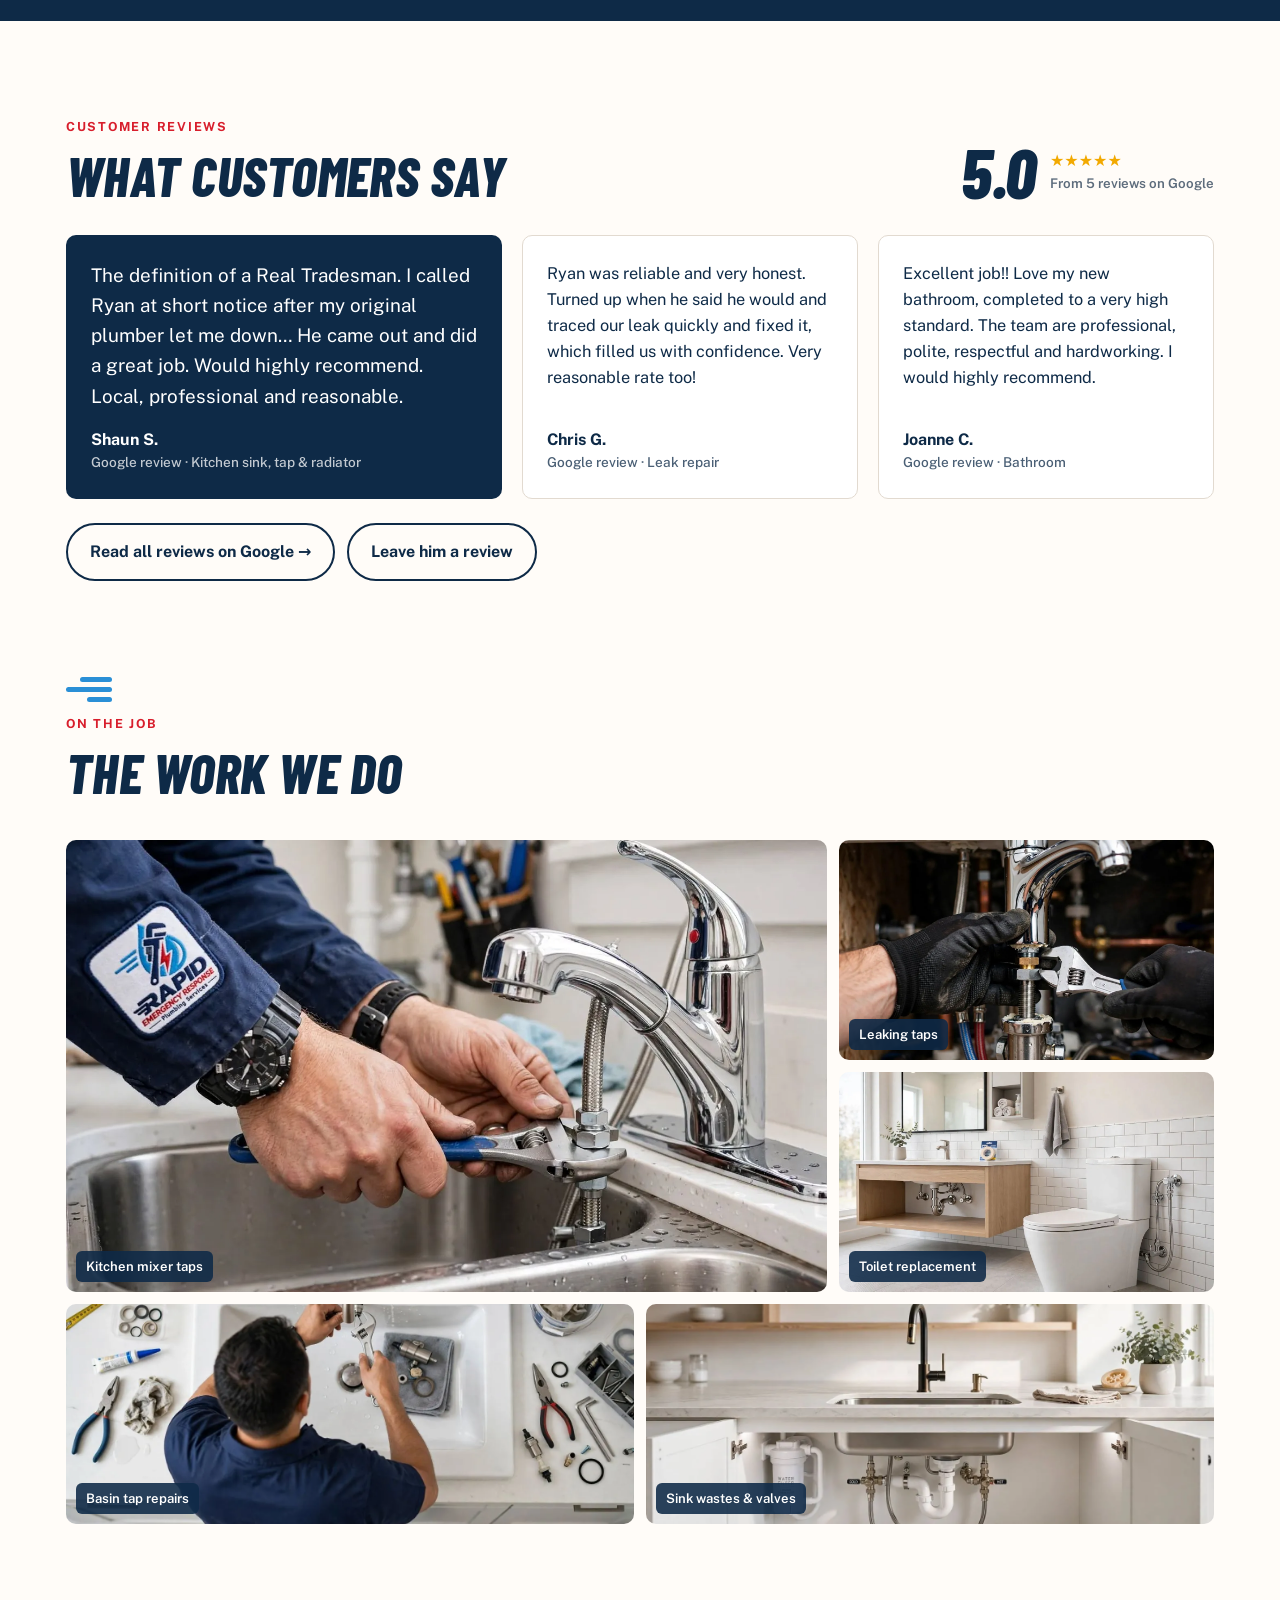
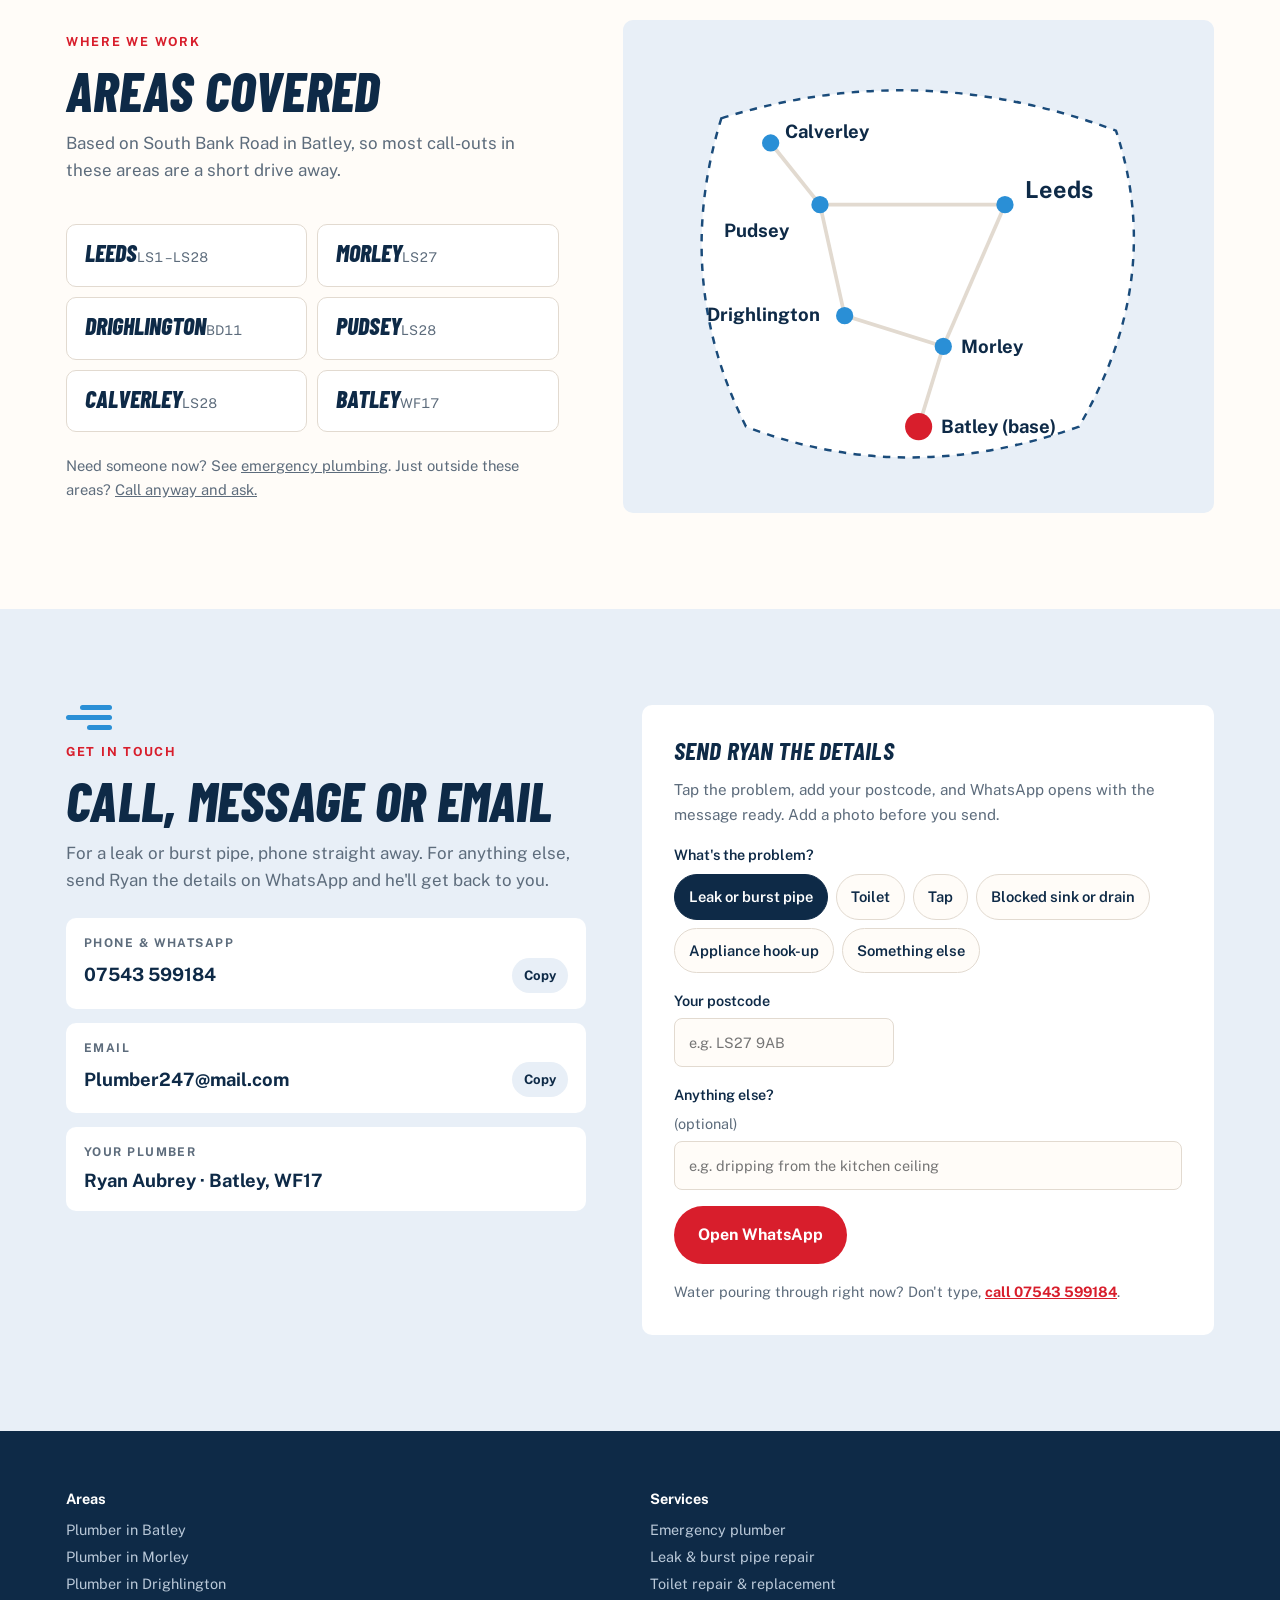
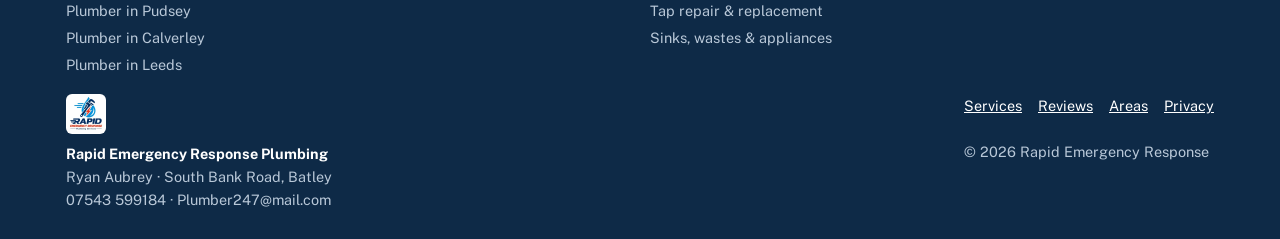
==== commit 33b2fc39: "Shorten the WhatsApp form and lift call buttons on phones The form is now tap-a-problem, postcode, o" ====
--- a/public/index.html
+++ b/public/index.html
@@ -270,23 +270,12 @@
       </div>
       <form id="waform">
         <h3>Send Ryan the details</h3>
-        <p class="lede" style="font-size:.95rem">This opens WhatsApp with your message ready to go. Just press send, and add a photo if you can.</p>
-        <div class="row2">
-          <label for="f-name">Your name<input id="f-name" name="name" autocomplete="name" required></label>
-          <label for="f-area">Area
-            <select id="f-area" name="area">
-              <option>Leeds</option><option>Morley</option><option>Drighlington</option><option>Pudsey</option><option>Calverley</option><option>Batley</option><option>Somewhere else</option>
-            </select>
-          </label>
-        </div>
-        <label for="f-job">Type of job
-          <select id="f-job" name="job">
-            <option>Leak or burst pipe</option><option>Tap repair or replacement</option><option>Toilet repair, blockage or replacement</option><option>Sink, waste or appliance</option><option>Other plumbing</option>
-          </select>
-        </label>
-        <label for="f-msg">What's happening?<textarea id="f-msg" name="msg" placeholder="e.g. Water dripping from the kitchen ceiling since this morning"></textarea></label>
-        <label class="urgent" for="f-urgent"><input type="checkbox" id="f-urgent" name="urgent"> This is an emergency</label>
-        <button class="btn btn-red" type="submit" style="justify-self:start">Send on WhatsApp</button>
+        <p class="lede" style="font-size:.95rem">Tap the problem, add your postcode, and WhatsApp opens with the message ready. Add a photo before you send.</p>
+        <fieldset class="pick"><legend>What's the problem?</legend><label><input type="radio" name="job" value="Leak or burst pipe" checked><span>Leak or burst pipe</span></label><label><input type="radio" name="job" value="Toilet"><span>Toilet</span></label><label><input type="radio" name="job" value="Tap"><span>Tap</span></label><label><input type="radio" name="job" value="Blocked sink or drain"><span>Blocked sink or drain</span></label><label><input type="radio" name="job" value="Appliance hook-up"><span>Appliance hook-up</span></label><label><input type="radio" name="job" value="Something else"><span>Something else</span></label></fieldset>
+        <label for="f-pc">Your postcode<input id="f-pc" name="pc" autocomplete="postal-code" placeholder="e.g. LS27 9AB" style="max-width:220px"></label>
+        <label for="f-msg">Anything else? <span style="font-weight:400;color:var(--muted)">(optional)</span><input id="f-msg" name="msg" placeholder="e.g. dripping from the kitchen ceiling"></label>
+        <button class="btn btn-red" type="submit" style="justify-self:start">Open WhatsApp</button>
+        <p class="form-note">Water pouring through right now? Don't type, <a href="tel:+447543599184">call 07543 599184</a>.</p>
       </form>
     </div>
   </section>
@@ -301,7 +290,7 @@
 </footer>
 
 <div class="callbar">
-  <a class="btn btn-red" href="tel:+447543599184">Call now</a>
+  <a class="btn btn-red" href="tel:+447543599184">Call now · 24/7</a>
   <a class="btn btn-ghost" href="https://wa.me/447543599184?text=Hi%20Ryan%2C%20I%20need%20a%20plumber.%20" target="_blank" rel="noopener">WhatsApp</a>
 </div>
 
@@ -316,7 +305,7 @@
 function sel(b){var a=b.previousElementSibling;var r=document.createRange();r.selectNodeContents(a);var s=getSelection();s.removeAllRanges();s.addRange(r);b.textContent='Selected';}
 document.getElementById('waform').addEventListener('submit',function(e){
   e.preventDefault();var f=e.target;
-  var t=(f.urgent.checked?'EMERGENCY. ':'')+'Hi Ryan, it\'s '+f.name.value.trim()+' in '+f.area.value+'. Job: '+f.job.value+'.'+(f.msg.value.trim()?' '+f.msg.value.trim():'');
+  var t='Hi Ryan, I need a plumber. Problem: '+f.job.value+'.'+(f.pc.value.trim()?' Postcode: '+f.pc.value.trim().toUpperCase()+'.':'')+(f.msg.value.trim()?' '+f.msg.value.trim():'');
   window.open('https://wa.me/447543599184?text='+encodeURIComponent(t),'_blank','noopener');
 });
 </script>
--- a/public/styles.css
+++ b/public/styles.css
@@ -241,3 +241,22 @@
 .dd-menu a:hover{background:var(--blue-soft)}
 .dd:hover .dd-menu,.dd:focus-within .dd-menu{display:block}
 .dd::after{content:"";position:absolute;left:0;right:0;top:100%;height:10px}
+
+/* quick WhatsApp form */
+.pick{border:0;margin:0;padding:0;display:flex;flex-wrap:wrap;gap:8px}
+.pick legend{font-weight:600;font-size:.9rem;margin-bottom:8px;padding:0}
+.pick label{display:block;font-weight:600;font-size:.92rem;cursor:pointer}
+.pick input{position:absolute;opacity:0;width:1px;height:1px}
+.pick span{display:inline-block;padding:10px 14px;border:1px solid var(--line);border-radius:999px;background:var(--cream)}
+.pick input:checked+span{background:var(--ink);color:var(--paper);border-color:var(--ink)}
+.pick input:focus-visible+span{outline:3px solid var(--sky);outline-offset:2px}
+.form-note{font-size:.9rem;color:var(--muted)}
+.form-note a{color:var(--red);font-weight:700}
+
+/* on phones, put the call buttons straight under the headline */
+@media (max-width:620px){
+  .hero-copy .eyebrow{order:1}.hero-copy .status{order:0}.hero-copy h1{order:2}
+  .hero-copy .cta-row{order:3}.hero-copy .phone-big{display:none}
+  .hero-copy .lede{order:4}.hero-copy .proof{order:5}
+  .cta-row .btn{flex:1;justify-content:center}
+}
